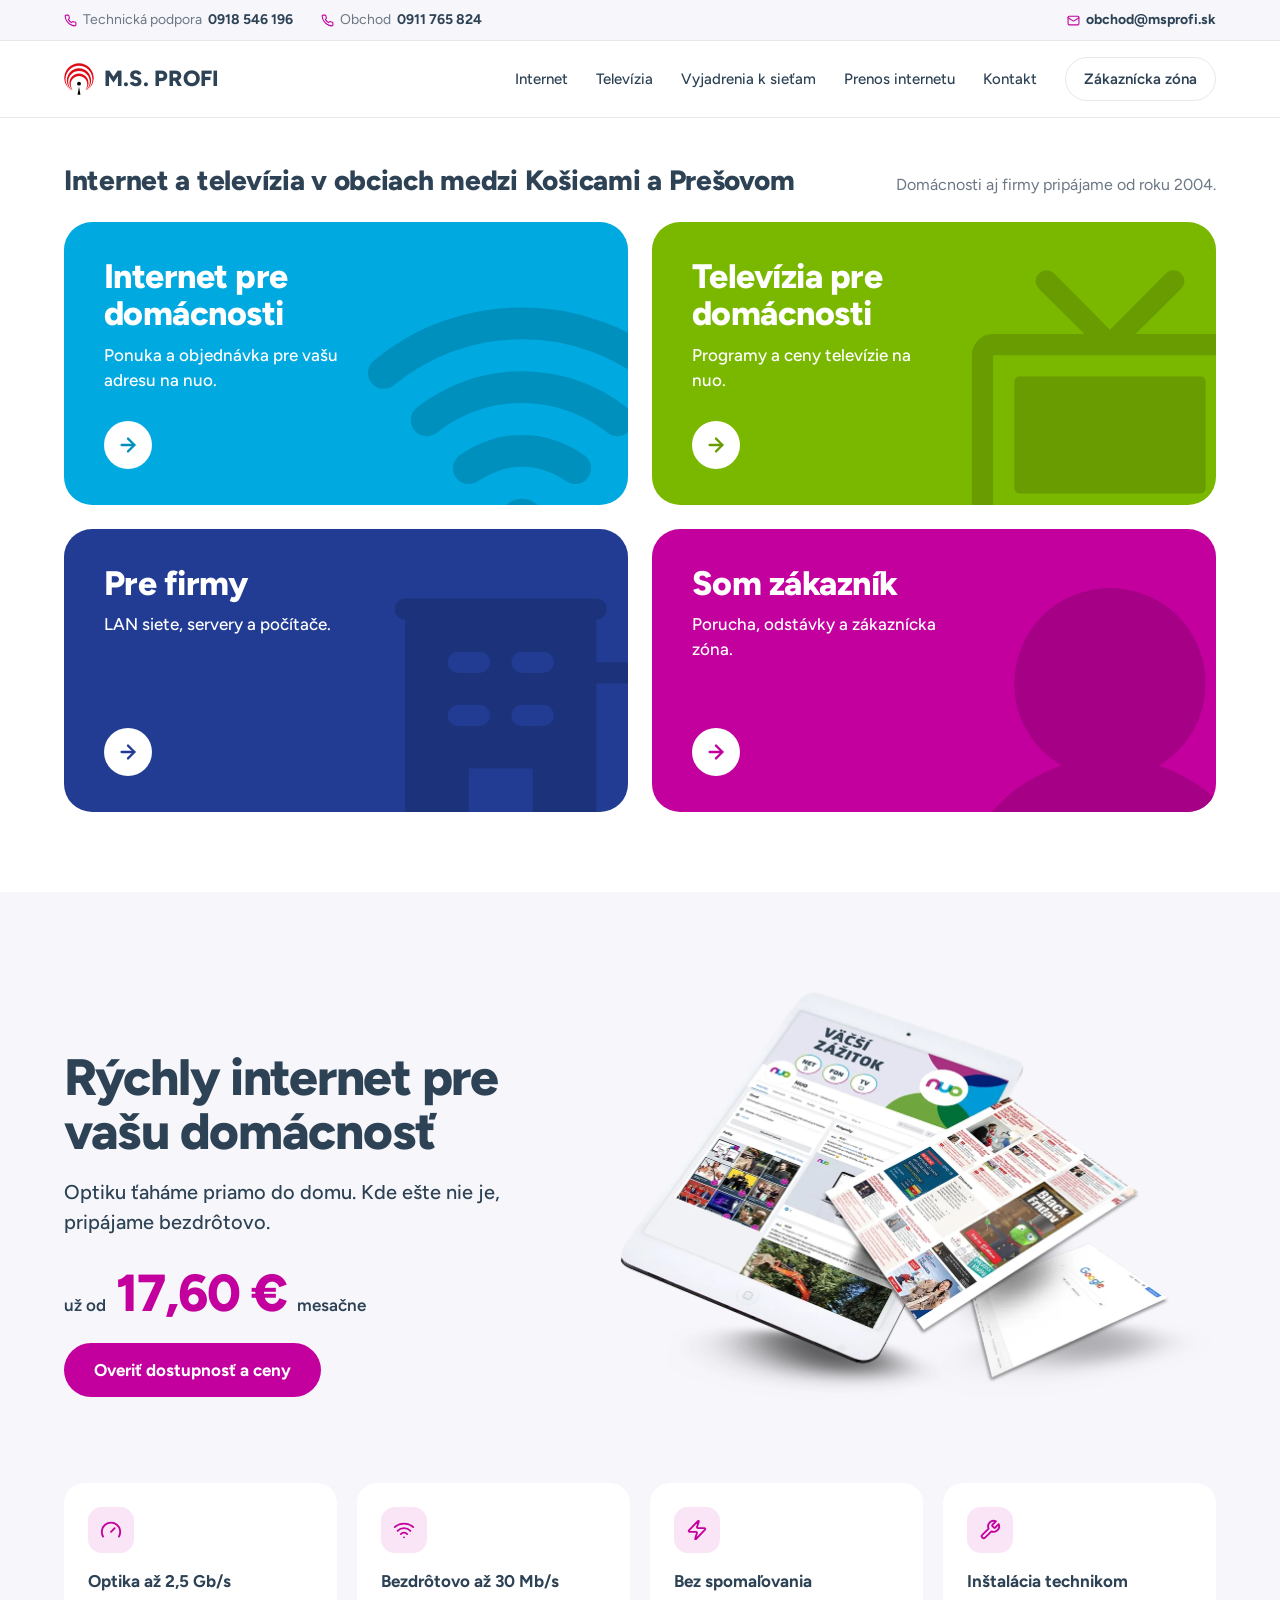
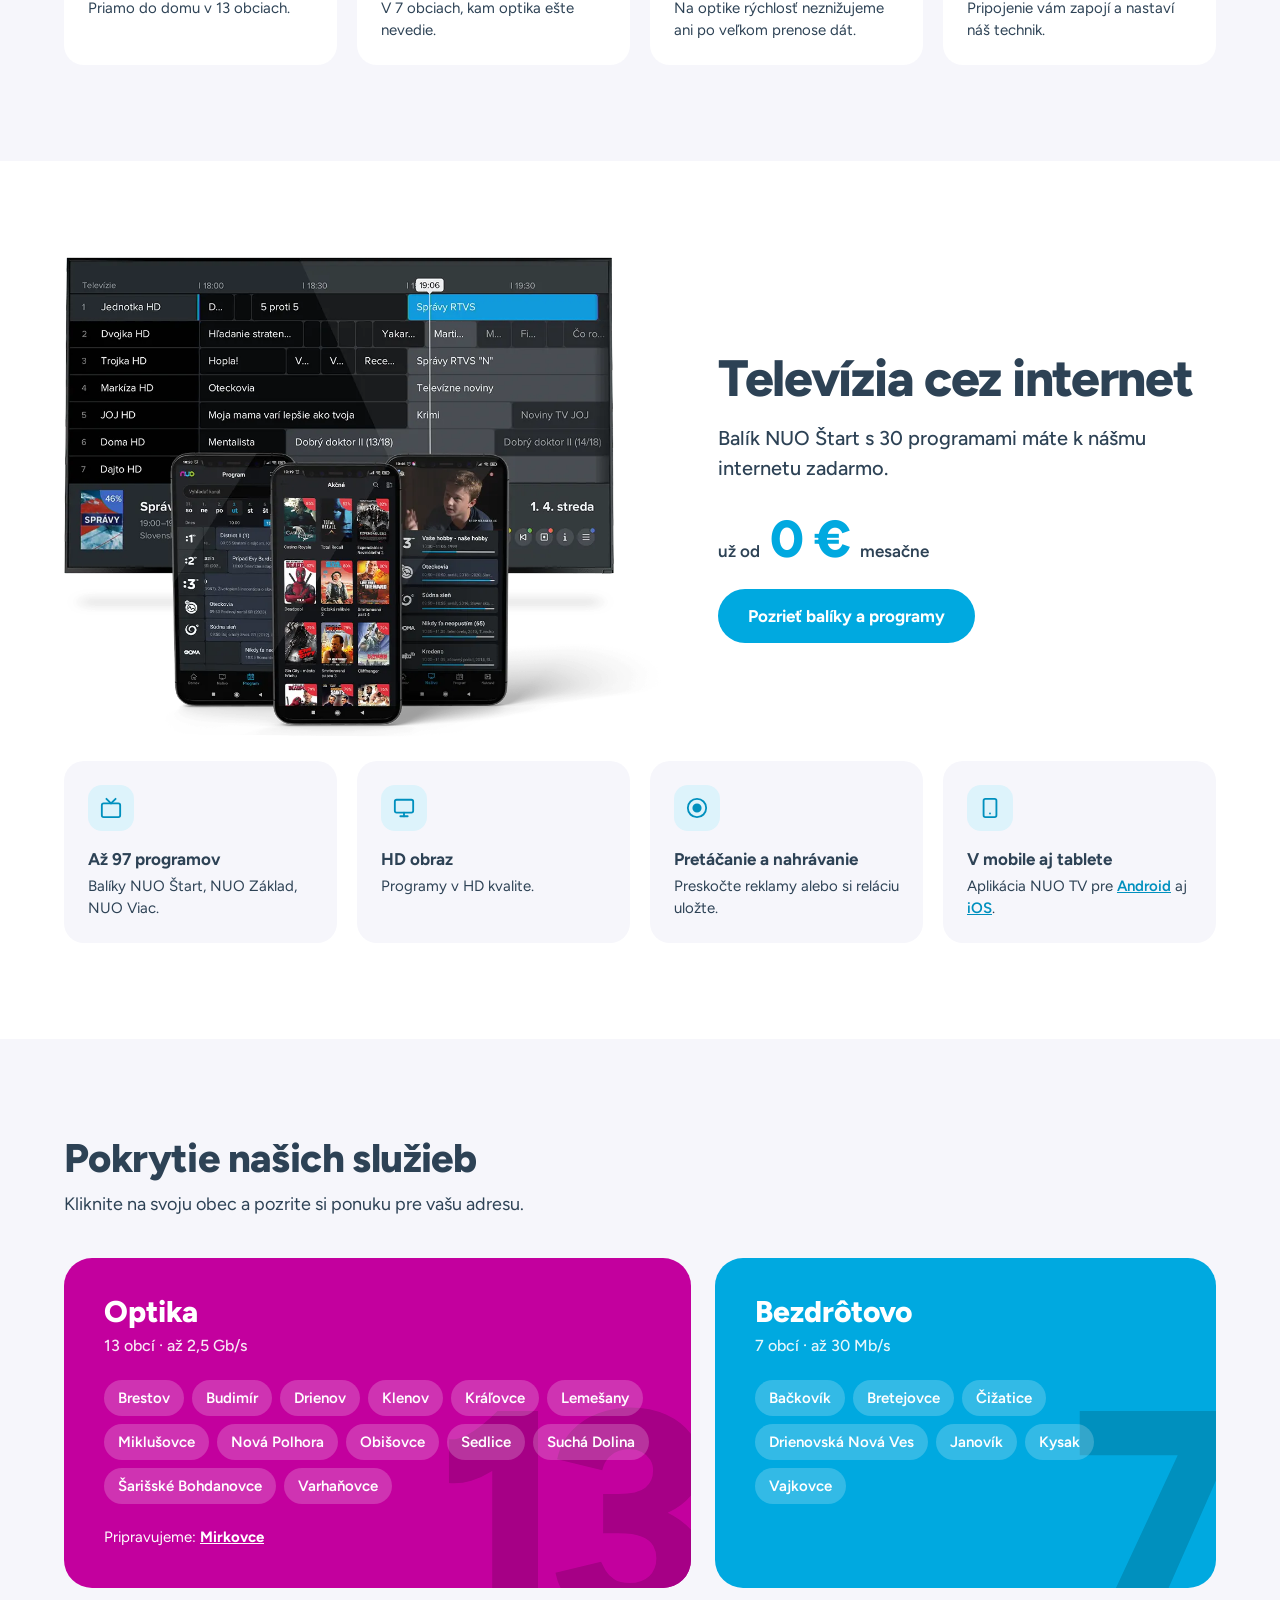
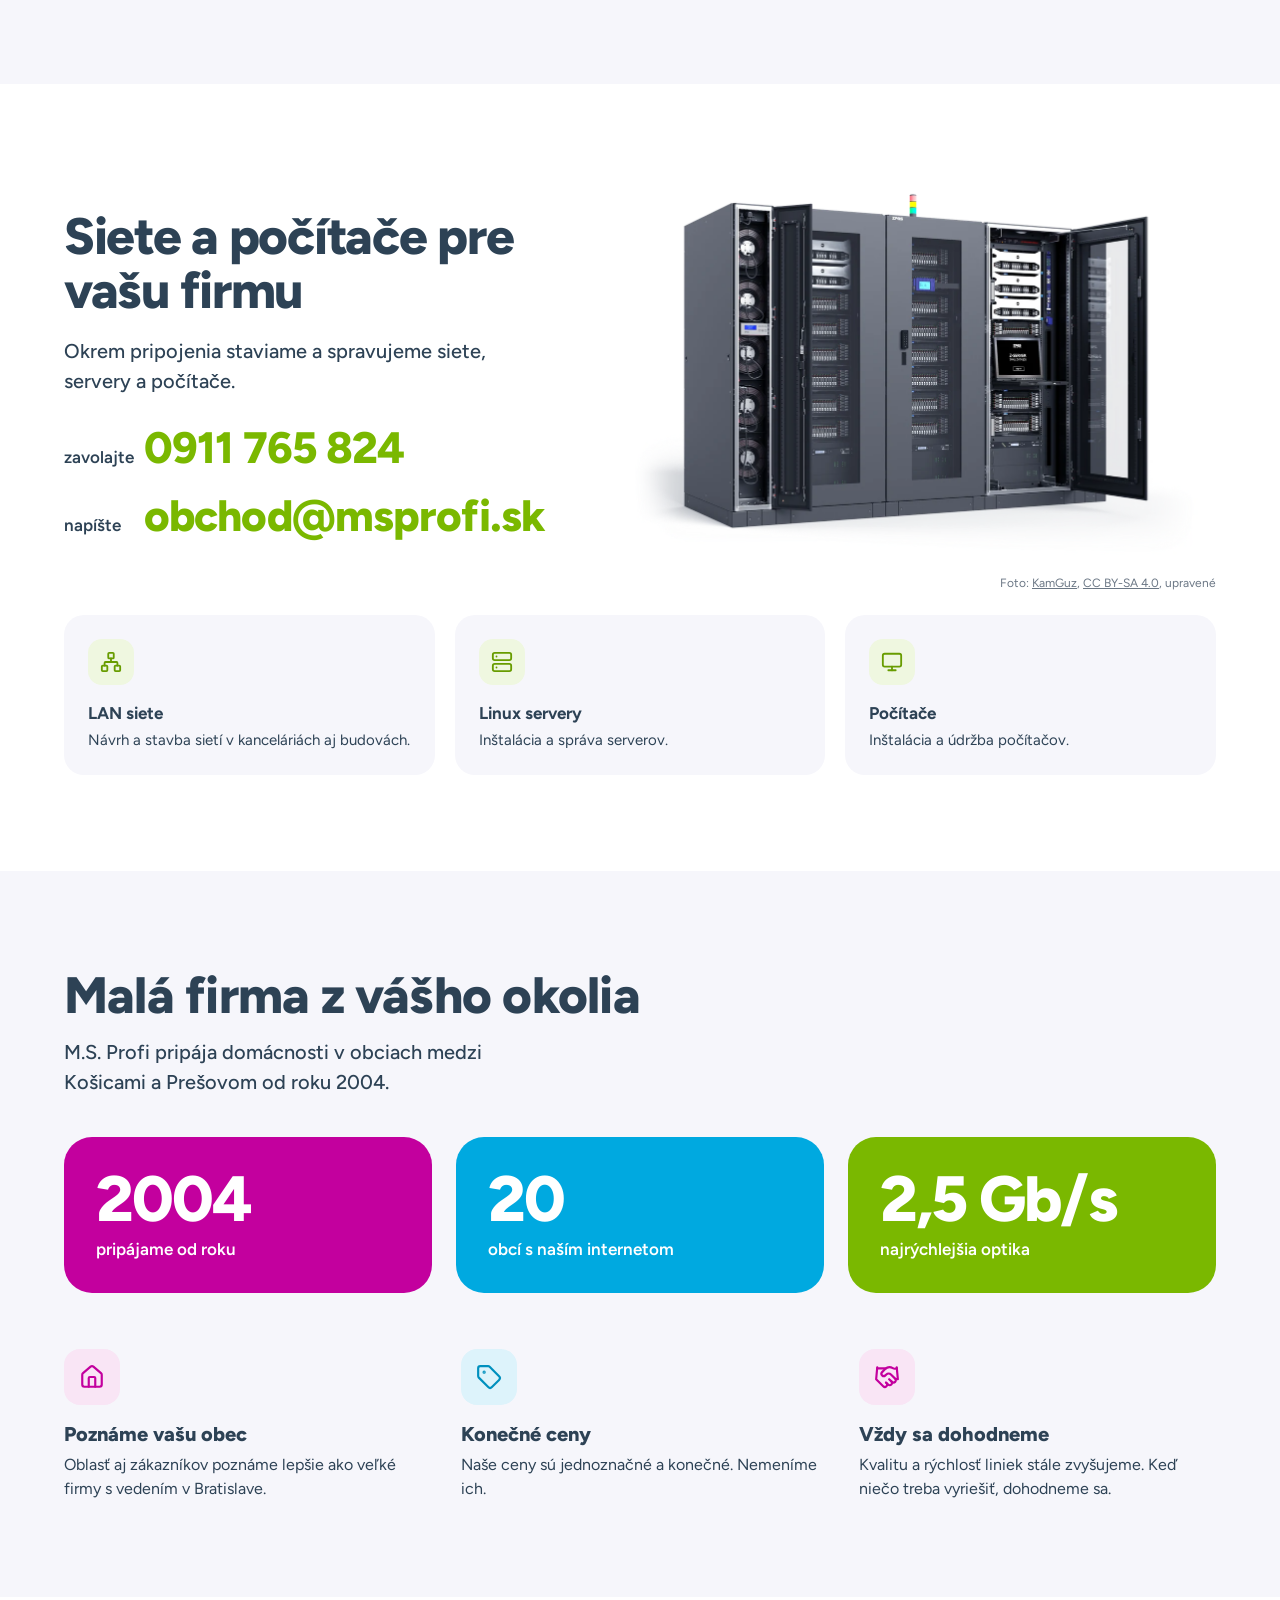
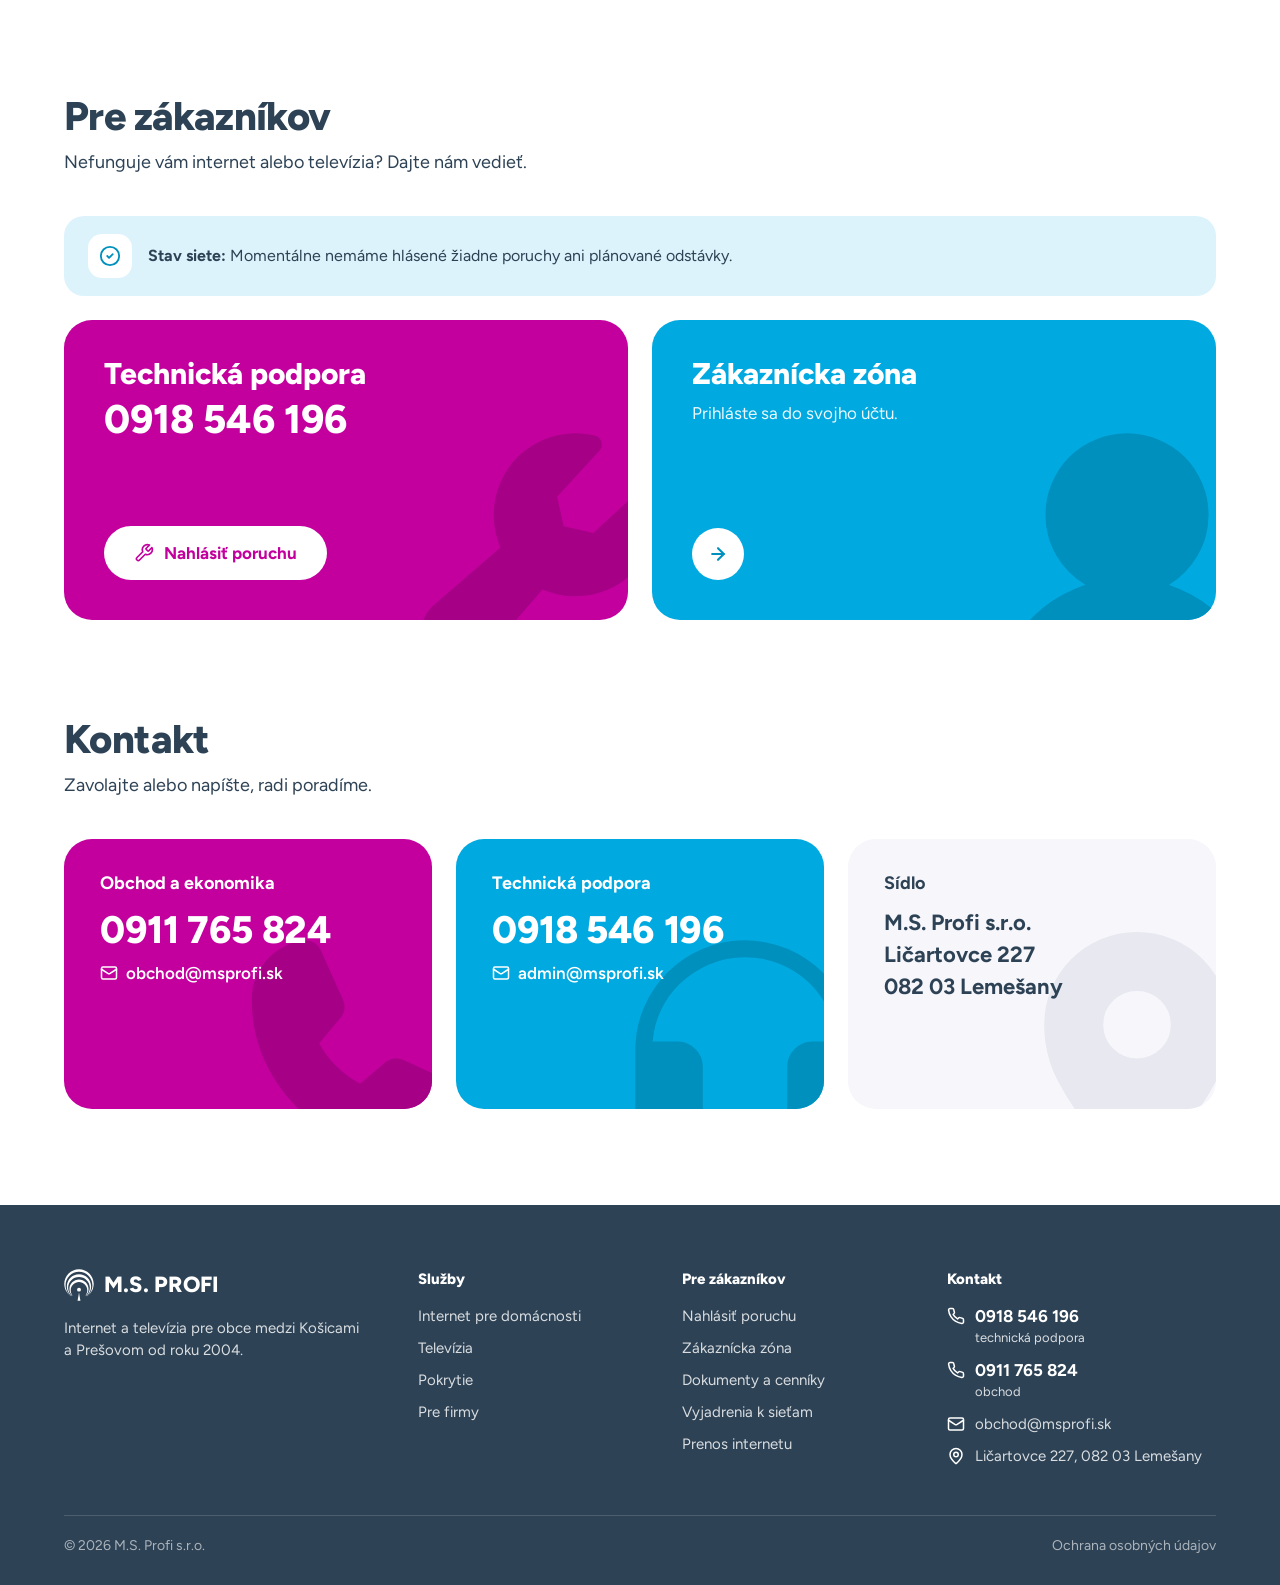
==== index.html @ f511e736 "M.S. Profi: verzia pri štýloch a skripte" ====
<!DOCTYPE html>
<html lang="sk">
<head>
    <meta charset="UTF-8">
    <meta name="robots" content="noindex, nofollow">
    <meta name="viewport" content="width=device-width, initial-scale=1.0">
    <title>M.S. Profi – internet a televízia v obciach medzi Košicami a Prešovom</title>
    <meta name="description" content="Internet a televízia pre domácnosti v obciach medzi Košicami a Prešovom, siete a servery pre firmy. Pripájame od roku 2004.">
    <link rel="icon" href="img/ms-profi-znak.svg" type="image/svg+xml">
    <link rel="preconnect" href="https://fonts.googleapis.com">
    <link rel="preconnect" href="https://fonts.gstatic.com" crossorigin>
    <link href="https://fonts.googleapis.com/css2?family=Figtree:wght@400;500;600;700;800&display=swap" rel="stylesheet">
    <link rel="stylesheet" href="css/style.css?v=3cb9265c">
</head>
<body>
    <div class="horny-riadok">
        <div class="wrap">
            <a href="tel:+421918546196"><svg class="ikona" viewBox="0 0 24 24" aria-hidden="true"><path d="M22 16.92v3a2 2 0 0 1-2.18 2 19.79 19.79 0 0 1-8.63-3.07 19.5 19.5 0 0 1-6-6 19.79 19.79 0 0 1-3.07-8.67A2 2 0 0 1 4.11 2h3a2 2 0 0 1 2 1.72 12.84 12.84 0 0 0 .7 2.81 2 2 0 0 1-.45 2.11L8.09 9.91a16 16 0 0 0 6 6l1.27-1.27a2 2 0 0 1 2.11-.45 12.84 12.84 0 0 0 2.81.7A2 2 0 0 1 22 16.92z"/></svg><span class="hr-popis">Technická podpora</span><span class="hr-popis-kratke">Podpora</span>0918 546 196</a>
            <a href="tel:+421911765824"><svg class="ikona" viewBox="0 0 24 24" aria-hidden="true"><path d="M22 16.92v3a2 2 0 0 1-2.18 2 19.79 19.79 0 0 1-8.63-3.07 19.5 19.5 0 0 1-6-6 19.79 19.79 0 0 1-3.07-8.67A2 2 0 0 1 4.11 2h3a2 2 0 0 1 2 1.72 12.84 12.84 0 0 0 .7 2.81 2 2 0 0 1-.45 2.11L8.09 9.91a16 16 0 0 0 6 6l1.27-1.27a2 2 0 0 1 2.11-.45 12.84 12.84 0 0 0 2.81.7A2 2 0 0 1 22 16.92z"/></svg><span class="hr-popis">Obchod</span><span class="hr-popis-kratke">Obchod</span>0911 765 824</a>
            <a class="hr-mail" href="mailto:obchod@msprofi.sk"><svg class="ikona" viewBox="0 0 24 24" aria-hidden="true"><rect width="20" height="16" x="2" y="4" rx="2"/><path d="m22 7-8.97 5.7a1.94 1.94 0 0 1-2.06 0L2 7"/></svg>obchod@msprofi.sk</a>
        </div>
    </div>

    <header class="hlavicka">
        <div class="wrap">
            <a class="logo" href="./"><img src="img/ms-profi-znak.svg" alt=""><span class="logo-text">M.S. PROFI</span></a>
            <nav class="menu" id="menu" aria-label="Hlavné menu">
                <a href="#internet">Internet</a>
                <a href="#televizia">Televízia</a>
                <a href="vyjadrenia-k-sietam/">Vyjadrenia k sieťam</a>
                <a href="prenos-internetu/">Prenos internetu</a>
                <a href="#kontakt">Kontakt</a>
                <a class="btn btn-obrys" href="https://customer.msprofi.sk">Zákaznícka zóna</a>
            </nav>
            <button class="menu-tlacidlo" type="button" aria-label="Menu" aria-controls="menu" aria-expanded="false"><svg class="ikona" viewBox="0 0 24 24" aria-hidden="true"><line x1="4" x2="20" y1="6" y2="6"/><line x1="4" x2="20" y1="12" y2="12"/><line x1="4" x2="20" y1="18" y2="18"/></svg></button>
        </div>
    </header>

    <main>
        <section class="hero">
            <div class="wrap">
                <div class="hero-riadok">
                    <h1>Internet a televízia v&nbsp;obciach medzi Košicami a&nbsp;Prešovom</h1>
                    <p>Domácnosti aj firmy pripájame od roku 2004.</p>
                </div>
                <div class="dlazdice">
                                        <a class="dlazdica dlazdica-internet" href="https://2026.nuo.sk/msprofi/internet">
                        <span class="dlazdica-text">
                            <span class="dlazdica-nazov">Internet pre domácnosti</span>
                            <span class="dlazdica-popis">Ponuka a objednávka pre vašu adresu na nuo.</span>
                        </span>
                        <svg class="dlazdica-ikona" viewBox="0 0 1024 1024" aria-hidden="true"><path d="M576 816Q576 843 557.5 861.5L557.5 861.5Q539 880 512 880Q485 880 466.5 861.5L466.5 861.5Q448 843 448 816Q448 789 466.5 770.5L466.5 770.5Q485 752 512 752L512 752Q539 752 557.5 770.5L557.5 770.5Q576 789 576 816L576 816ZM958 336Q913 298 862 269Q810 239 753.5 218.5L753.5 218.5Q697 198 637 187Q576 176 512 176Q448 176 387 187Q327 198 270 218.5L270 218.5Q213 239 162 269Q110 299 64 337L66 336Q58 342 53 352L53 352Q48 362 48 373Q48 393 62 407L62 407Q76 421 96 421Q105 421 112.5 418L112.5 418Q120 415 127 410L126 410Q165 378 210 352Q254 327 303 309L303 309Q352 291 404 281Q457 272 512 272Q567 272 620 281Q672 291 721 309L721 309Q770 327 814 352Q859 378 899 411L898 410Q904 415 911.5 418L911.5 418Q919 421 928 421Q948 421 962 407L962 407Q976 393 976 373Q976 362 971.5 352L971.5 352Q967 342 959 336L958 336L958 336ZM830 479Q797 453 761 432Q724 412 684 397.5L684 397.5Q644 383 600 376Q557 368 512 368Q467 368 424 376Q380 383 340 397.5L340 397.5Q300 412 263 433Q226 453 193 479L194 479Q186 485 181.5 494.5L181.5 494.5Q177 504 177 516Q177 536 191 550L191 550Q205 564 225 564Q233 564 240.5 561L240.5 561Q248 558 254 554L254 554Q306 512 372.5 488L372.5 488Q439 464 512 464Q585 464 651.5 488L651.5 488Q718 512 771 554L770 554Q776 558 783.5 561L783.5 561Q791 564 799 564Q819 564 833 550L833 550Q847 536 847 516Q847 504 842.5 494.5L842.5 494.5Q838 485 830 479L830 479L830 479ZM700 621Q661 593 613 576.5L613 576.5Q565 560 512 560Q459 560 411 576.5L411 576.5Q363 593 323 622L324 621Q315 628 309.5 638L309.5 638Q304 648 304 660Q304 680 318 694L318 694Q332 708 352 708Q360 708 367 705.5L367 705.5Q374 703 380 699L380 699Q408 679 441.5 667.5L441.5 667.5Q475 656 512 656Q549 656 583 667.5L583 667.5Q617 679 644 699L644 699Q650 703 657 705.5L657 705.5Q664 708 672 708Q692 708 706 694L706 694Q720 680 720 660Q720 648 714.5 638L714.5 638Q709 628 700 621L700 621L700 621Z"/></svg>
                        <span class="dlazdica-sipka"><svg class="ikona" viewBox="0 0 24 24" aria-hidden="true"><path d="M5 12h14"/><path d="m12 5 7 7-7 7"/></svg></span>
                    </a>
                                        <a class="dlazdica dlazdica-televizia" href="https://2026.nuo.sk/msprofi/televizia">
                        <span class="dlazdica-text">
                            <span class="dlazdica-nazov">Televízia pre domácnosti</span>
                            <span class="dlazdica-popis">Programy a ceny televízie na nuo.</span>
                        </span>
                        <svg class="dlazdica-ikona" viewBox="0 0 1024 1024" aria-hidden="true"><path d="M864 256L589 256L727 119Q731 114 733.5 108.5L733.5 108.5Q736 103 736 96Q736 83 726.5 73.5L726.5 73.5Q717 64 704 64Q697 64 691.5 66.5L691.5 66.5Q686 69 681 73L681 73L512 243L343 73Q338 69 332.5 66.5L332.5 66.5Q327 64 320 64Q307 64 297.5 73.5L297.5 73.5Q288 83 288 96Q288 103 290.5 108.5L290.5 108.5Q293 114 297 119L297 119L435 256L160 256Q133 256 114.5 274.5L114.5 274.5Q96 293 96 320L96 320L96 800Q96 827 114.5 845.5L114.5 845.5Q133 864 160 864L160 864L864 864Q891 864 909.5 845.5L909.5 845.5Q928 827 928 800L928 800L928 320Q928 293 909.5 274.5L909.5 274.5Q891 256 864 256L864 256ZM864 800L160 800L160 320L864 320L864 800ZM800 400L800 720Q800 727 795.5 731.5L795.5 731.5Q791 736 784 736L784 736L240 736Q233 736 228.5 731.5L228.5 731.5Q224 727 224 720L224 720L224 400Q224 393 228.5 388.5L228.5 388.5Q233 384 240 384L240 384L784 384Q791 384 795.5 388.5L795.5 388.5Q800 393 800 400L800 400Z"/></svg>
                        <span class="dlazdica-sipka"><svg class="ikona" viewBox="0 0 24 24" aria-hidden="true"><path d="M5 12h14"/><path d="m12 5 7 7-7 7"/></svg></span>
                    </a>
                                        <a class="dlazdica dlazdica-firmy" href="#firmy">
                        <span class="dlazdica-text">
                            <span class="dlazdica-nazov">Pre firmy</span>
                            <span class="dlazdica-popis">LAN siete, servery a počítače.</span>
                        </span>
                        <svg class="dlazdica-ikona" viewBox="0 0 1024 1024" aria-hidden="true"><path d="M992 832L928 832L928 384Q941 384 950.5 374.5L950.5 374.5Q960 365 960 352Q960 339 950.5 329.5L950.5 329.5Q941 320 928 320L928 320L736 320L736 192Q749 192 758.5 182.5L758.5 182.5Q768 173 768 160Q768 147 758.5 137.5L758.5 137.5Q749 128 736 128L736 128L160 128Q147 128 137.5 137.5L137.5 137.5Q128 147 128 160Q128 173 137.5 182.5L137.5 182.5Q147 192 160 192L160 192L160 832L96 832Q83 832 73.5 841.5L73.5 841.5Q64 851 64 864Q64 877 73.5 886.5L73.5 886.5Q83 896 96 896L96 896L992 896Q1005 896 1014.5 886.5L1014.5 886.5Q1024 877 1024 864Q1024 851 1014.5 841.5L1014.5 841.5Q1005 832 992 832L992 832ZM320 288L384 288Q397 288 406.5 297.5L406.5 297.5Q416 307 416 320Q416 333 406.5 342.5L406.5 342.5Q397 352 384 352L384 352L320 352Q307 352 297.5 342.5L297.5 342.5Q288 333 288 320Q288 307 297.5 297.5L297.5 297.5Q307 288 320 288L320 288ZM288 480Q288 467 297.5 457.5L297.5 457.5Q307 448 320 448L320 448L384 448Q397 448 406.5 457.5L406.5 457.5Q416 467 416 480Q416 493 406.5 502.5L406.5 502.5Q397 512 384 512L384 512L320 512Q307 512 297.5 502.5L297.5 502.5Q288 493 288 480L288 480ZM544 832L352 832L352 640L544 640L544 832ZM576 512L512 512Q499 512 489.5 502.5L489.5 502.5Q480 493 480 480Q480 467 489.5 457.5L489.5 457.5Q499 448 512 448L512 448L576 448Q589 448 598.5 457.5L598.5 457.5Q608 467 608 480Q608 493 598.5 502.5L598.5 502.5Q589 512 576 512L576 512ZM576 352L512 352Q499 352 489.5 342.5L489.5 342.5Q480 333 480 320Q480 307 489.5 297.5L489.5 297.5Q499 288 512 288L512 288L576 288Q589 288 598.5 297.5L598.5 297.5Q608 307 608 320Q608 333 598.5 342.5L598.5 342.5Q589 352 576 352L576 352ZM864 832L736 832L736 384L864 384L864 832Z"/></svg>
                        <span class="dlazdica-sipka"><svg class="ikona" viewBox="0 0 24 24" aria-hidden="true"><path d="M5 12h14"/><path d="m12 5 7 7-7 7"/></svg></span>
                    </a>
                                        <a class="dlazdica dlazdica-zakaznik" href="#zakaznik">
                        <span class="dlazdica-text">
                            <span class="dlazdica-nazov">Som zákazník</span>
                            <span class="dlazdica-popis">Porucha, odstávky a zákaznícka zóna.</span>
                        </span>
                        <svg class="dlazdica-ikona" viewBox="0 0 1024 1024" aria-hidden="true"><path d="M924 880Q919 887 912 891.5L912 891.5Q905 896 896 896Q896 896 896 896L896 896Q896 896 896 896L128 896Q115 896 105.5 886.5L105.5 886.5Q96 877 96 864Q96 860 97 855.5L97 855.5Q98 851 100 848L100 848Q123 809 152 775Q181 741 214.5 713.5L214.5 713.5Q248 686 286 666Q324 645 365 631Q301 593 262.5 527.5L262.5 527.5Q224 462 224 384Q224 324 247 272Q269 219 308 180L308 180Q347 141 400 119Q452 96 512 96Q572 96 624 119Q677 141 716 180L716 180Q755 219 777 272Q800 324 800 384Q800 462 761.5 527.5L761.5 527.5Q723 593 661 631L659 631Q700 645 738 666Q776 686 809.5 713.5L809.5 713.5Q843 741 872 775Q901 809 924 848Q926 851 927 855.5L927 855.5Q928 860 928 864Q928 868 927 872.5L927 872.5Q926 877 924 880L924 880L924 880Z"/></svg>
                        <span class="dlazdica-sipka"><svg class="ikona" viewBox="0 0 24 24" aria-hidden="true"><path d="M5 12h14"/><path d="m12 5 7 7-7 7"/></svg></span>
                    </a>
                                    </div>
            </div>
        </section>

        <section class="sekcia sekcia-siva" id="internet">
            <div class="wrap dvojica">
                <div class="dvojica-text">
                    <h2>Rýchly internet pre vašu domácnosť</h2>
                    <p class="uvod">Optiku ťaháme priamo do domu. Kde ešte nie je, pripájame bezdrôtovo.</p>
                    <p class="od-cena"><span class="od-cena-uz">už od</span><span class="od-cena-suma">17,60 €</span><span class="od-cena-za">mesačne</span></p>
                    <a class="btn btn-ruzove" href="https://2026.nuo.sk/msprofi/internet">Overiť dostupnosť a ceny</a>
                </div>
                <div class="dvojica-obrazok">
                    <img src="img/internet-zariadenia.webp" alt="Internet v počítači, tablete aj mobile" width="1200" height="947" loading="lazy">
                </div>
                <ul class="vyhody">
                    <li><span class="vyhoda-ikona"><svg class="ikona" viewBox="0 0 24 24" aria-hidden="true"><path d="m12 14 4-4"/><path d="M3.34 19a10 10 0 1 1 17.32 0"/></svg></span><strong>Optika až 2,5 Gb/s</strong>Priamo do domu v 13 obciach.</li>
                    <li><span class="vyhoda-ikona"><svg class="ikona" viewBox="0 0 24 24" aria-hidden="true"><path d="M12 20h.01"/><path d="M2 8.82a15 15 0 0 1 20 0"/><path d="M5 12.859a10 10 0 0 1 14 0"/><path d="M8.5 16.429a5 5 0 0 1 7 0"/></svg></span><strong>Bezdrôtovo až 30 Mb/s</strong>V 7 obciach, kam optika ešte nevedie.</li>
                    <li><span class="vyhoda-ikona"><svg class="ikona" viewBox="0 0 24 24" aria-hidden="true"><path d="M4 14a1 1 0 0 1-.78-1.63l9.9-10.2a.5.5 0 0 1 .86.46l-1.92 6.02A1 1 0 0 0 13 10h7a1 1 0 0 1 .78 1.63l-9.9 10.2a.5.5 0 0 1-.86-.46l1.92-6.02A1 1 0 0 0 11 14z"/></svg></span><strong>Bez spomaľovania</strong>Na optike rýchlosť neznižujeme ani po veľkom prenose dát.</li>
                    <li><span class="vyhoda-ikona"><svg class="ikona" viewBox="0 0 24 24" aria-hidden="true"><path d="M14.7 6.3a1 1 0 0 0 0 1.4l1.6 1.6a1 1 0 0 0 1.4 0l3.77-3.77a6 6 0 0 1-7.94 7.94l-6.91 6.91a2.12 2.12 0 0 1-3-3l6.91-6.91a6 6 0 0 1 7.94-7.94l-3.76 3.76z"/></svg></span><strong>Inštalácia technikom</strong>Pripojenie vám zapojí a nastaví náš technik.</li>
                </ul>
            </div>
        </section>

        <section class="sekcia" id="televizia">
            <div class="wrap dvojica dvojica-obratena">
                <div class="dvojica-obrazok">
                    <img src="img/televizia-cez-internet.webp" alt="Televízia v televízore aj v mobile" width="1081" height="867" loading="lazy">
                </div>
                <div class="dvojica-text">
                    <h2>Televízia cez internet</h2>
                                        <p class="uvod">Balík NUO Štart s 30 programami máte k nášmu internetu zadarmo.</p>
                                        <p class="od-cena"><span class="od-cena-uz">už od</span><span class="od-cena-suma">0 €</span><span class="od-cena-za">mesačne</span></p>
                    <a class="btn btn-modre" href="https://2026.nuo.sk/msprofi/televizia">Pozrieť balíky a programy</a>
                </div>
                <ul class="vyhody">
                    <li><span class="vyhoda-ikona"><svg class="ikona" viewBox="0 0 24 24" aria-hidden="true"><rect width="20" height="15" x="2" y="7" rx="2" ry="2"/><polyline points="17 2 12 7 7 2"/></svg></span><strong>Až 97 programov</strong>Balíky NUO Štart, NUO Základ, NUO Viac.</li>
                    <li><span class="vyhoda-ikona"><svg class="ikona" viewBox="0 0 24 24" aria-hidden="true"><rect width="20" height="14" x="2" y="3" rx="2"/><line x1="8" x2="16" y1="21" y2="21"/><line x1="12" x2="12" y1="17" y2="21"/></svg></span><strong>HD obraz</strong>Programy v HD kvalite.</li>
                    <li><span class="vyhoda-ikona"><svg class="ikona" viewBox="0 0 24 24" aria-hidden="true"><circle cx="12" cy="12" r="10"/><circle cx="12" cy="12" r="4" fill="currentColor"/></svg></span><strong>Pretáčanie a nahrávanie</strong>Preskočte reklamy alebo si reláciu uložte.</li>
                    <li><span class="vyhoda-ikona"><svg class="ikona" viewBox="0 0 24 24" aria-hidden="true"><rect width="14" height="20" x="5" y="2" rx="2" ry="2"/><path d="M12 18h.01"/></svg></span><strong>V mobile aj tablete</strong><span>Aplikácia NUO TV pre <a href="https://play.google.com/store/apps/details?id=tv.fournetwork.android.nuo&amp;hl=sk">Android</a> aj <a href="https://apps.apple.com/sk/app/nuo-tv/id1350941114?l=sk">iOS</a>.</span></li>
                </ul>
            </div>
        </section>

        <section class="sekcia sekcia-siva" id="pokrytie">
            <div class="wrap">
                <div class="sekcia-hlava">
                    <h2>Pokrytie našich služieb</h2>
                    <p>Kliknite na svoju obec a pozrite si ponuku pre vašu adresu.</p>
                </div>
                <div class="pokrytie-karty">
                                                            <div class="pokrytie-karta pokrytie-optika">
                        <span class="pokrytie-cislo" aria-hidden="true">13</span>
                        <h3>Optika</h3>
                        <p class="pocet">13 obcí · až 2,5 Gb/s</p>
                        <ul class="obce">
                                                        <li><a href="https://2026.nuo.sk/msprofi?obec=414">Brestov</a></li>
                                                        <li><a href="https://2026.nuo.sk/msprofi?obec=455">Budimír</a></li>
                                                        <li><a href="https://2026.nuo.sk/msprofi?obec=651">Drienov</a></li>
                                                        <li><a href="https://2026.nuo.sk/msprofi?obec=1128">Klenov</a></li>
                                                        <li><a href="https://2026.nuo.sk/msprofi?obec=1235">Kráľovce</a></li>
                                                        <li><a href="https://2026.nuo.sk/msprofi?obec=1375">Lemešany</a></li>
                                                        <li><a href="https://2026.nuo.sk/msprofi?obec=1604">Miklušovce</a></li>
                                                        <li><a href="https://2026.nuo.sk/msprofi?obec=1753">Nová Polhora</a></li>
                                                        <li><a href="https://2026.nuo.sk/msprofi?obec=1783">Obišovce</a></li>
                                                        <li><a href="https://2026.nuo.sk/msprofi?obec=2225">Sedlice</a></li>
                                                        <li><a href="https://2026.nuo.sk/msprofi?obec=2398">Suchá Dolina</a></li>
                                                        <li><a href="https://2026.nuo.sk/msprofi?obec=135">Šarišské Bohdanovce</a></li>
                                                        <li><a href="https://2026.nuo.sk/msprofi?obec=2593">Varhaňovce</a></li>
                                                    </ul>
                                                <p class="pripravujeme">Pripravujeme: <a href="https://2026.nuo.sk/msprofi?obec=1613">Mirkovce</a></p>
                                            </div>
                                                            <div class="pokrytie-karta pokrytie-bezdrot">
                        <span class="pokrytie-cislo" aria-hidden="true">7</span>
                        <h3>Bezdrôtovo</h3>
                        <p class="pocet">7 obcí · až 30 Mb/s</p>
                        <ul class="obce">
                                                        <li><a href="https://2026.nuo.sk/msprofi?obec=269">Bačkovík</a></li>
                                                        <li><a href="https://2026.nuo.sk/msprofi?obec=419">Bretejovce</a></li>
                                                        <li><a href="https://2026.nuo.sk/msprofi?obec=63">Čižatice</a></li>
                                                        <li><a href="https://2026.nuo.sk/msprofi?obec=654">Drienovská Nová Ves</a></li>
                                                        <li><a href="https://2026.nuo.sk/msprofi?obec=1014">Janovík</a></li>
                                                        <li><a href="https://2026.nuo.sk/msprofi?obec=1321">Kysak</a></li>
                                                        <li><a href="https://2026.nuo.sk/msprofi?obec=2581">Vajkovce</a></li>
                                                    </ul>
                                            </div>
                                    </div>
            </div>
        </section>

        <section class="sekcia" id="firmy">
            <div class="wrap dvojica">
                <div class="dvojica-text">
                    <h2>Siete a počítače pre vašu firmu</h2>
                    <p class="uvod">Okrem pripojenia staviame a spravujeme siete, servery a počítače.</p>
                    <p class="od-cena"><span class="od-cena-uz">zavolajte</span><a class="od-cena-suma" href="tel:+421911765824">0911 765 824</a></p>
                    <p class="od-cena"><span class="od-cena-uz">napíšte</span><a class="od-cena-suma" href="mailto:obchod@msprofi.sk">obchod@msprofi.sk</a></p>
                </div>
                <div class="dvojica-obrazok">
                    <img src="img/firmy-skrina.webp" alt="Serverová skriňa" width="1200" height="785" loading="lazy">
                    <p class="foto-zdroj">Foto: <a href="https://commons.wikimedia.org/wiki/File:Szafy_rack_z_bocznym_wymiennikiem_ciep%C5%82a.png">KamGuz</a>, <a href="https://creativecommons.org/licenses/by-sa/4.0/deed.sk">CC BY-SA 4.0</a>, upravené</p>
                </div>
                <ul class="vyhody">
                    <li><span class="vyhoda-ikona"><svg class="ikona" viewBox="0 0 24 24" aria-hidden="true"><rect x="16" y="16" width="6" height="6" rx="1"/><rect x="2" y="16" width="6" height="6" rx="1"/><rect x="9" y="2" width="6" height="6" rx="1"/><path d="M5 16v-3a1 1 0 0 1 1-1h12a1 1 0 0 1 1 1v3"/><path d="M12 12V8"/></svg></span><strong>LAN siete</strong>Návrh a stavba sietí v kanceláriách aj budovách.</li>
                    <li><span class="vyhoda-ikona"><svg class="ikona" viewBox="0 0 24 24" aria-hidden="true"><rect width="20" height="8" x="2" y="2" rx="2" ry="2"/><rect width="20" height="8" x="2" y="14" rx="2" ry="2"/><line x1="6" x2="6.01" y1="6" y2="6"/><line x1="6" x2="6.01" y1="18" y2="18"/></svg></span><strong>Linux servery</strong>Inštalácia a správa serverov.</li>
                    <li><span class="vyhoda-ikona"><svg class="ikona" viewBox="0 0 24 24" aria-hidden="true"><rect width="20" height="14" x="2" y="3" rx="2"/><line x1="8" x2="16" y1="21" y2="21"/><line x1="12" x2="12" y1="17" y2="21"/></svg></span><strong>Počítače</strong>Inštalácia a údržba počítačov.</li>
                </ul>
            </div>
        </section>

        <section class="sekcia sekcia-siva" id="o-nas">
            <div class="wrap">
                <div class="o-nas-hlava">
                    <h2>Malá firma z&nbsp;vášho okolia</h2>
                    <p class="uvod">M.S. Profi pripája domácnosti v obciach medzi Košicami a Prešovom od roku 2004.</p>
                </div>
                <div class="o-nas-cisla">
                    <p class="o-nas-cislo"><strong>2004</strong>pripájame od roku</p>
                    <p class="o-nas-cislo"><strong>20</strong>obcí s naším internetom</p>
                    <p class="o-nas-cislo"><strong>2,5 Gb/s</strong>najrýchlejšia optika</p>
                </div>
                <ul class="dovody">
                    <li><span class="vyhoda-ikona"><svg class="ikona" viewBox="0 0 24 24" aria-hidden="true"><path d="M15 21v-8a1 1 0 0 0-1-1h-4a1 1 0 0 0-1 1v8"/><path d="M3 10a2 2 0 0 1 .709-1.528l7-5.999a2 2 0 0 1 2.582 0l7 5.999A2 2 0 0 1 21 10v9a2 2 0 0 1-2 2H5a2 2 0 0 1-2-2z"/></svg></span><strong>Poznáme vašu obec</strong>Oblasť aj zákazníkov poznáme lepšie ako veľké firmy s vedením v Bratislave.</li>
                    <li><span class="vyhoda-ikona"><svg class="ikona" viewBox="0 0 24 24" aria-hidden="true"><path d="M12.586 2.586A2 2 0 0 0 11.172 2H4a2 2 0 0 0-2 2v7.172a2 2 0 0 0 .586 1.414l8.704 8.704a2.426 2.426 0 0 0 3.42 0l6.58-6.58a2.426 2.426 0 0 0 0-3.42z"/><circle cx="7.5" cy="7.5" r=".5" fill="currentColor"/></svg></span><strong>Konečné ceny</strong>Naše ceny sú jednoznačné a konečné. Nemeníme ich.</li>
                    <li><span class="vyhoda-ikona"><svg class="ikona" viewBox="0 0 24 24" aria-hidden="true"><path d="m11 17 2 2a1 1 0 1 0 3-3"/><path d="m14 14 2.5 2.5a1 1 0 1 0 3-3l-3.88-3.88a3 3 0 0 0-4.24 0l-.88.88a1 1 0 1 1-3-3l2.81-2.81a5.79 5.79 0 0 1 7.06-.87l.47.28a2 2 0 0 0 1.42.25L21 4"/><path d="m21 3 1 11h-2"/><path d="M3 3 2 14l6.5 6.5a1 1 0 1 0 3-3"/><path d="M3 4h8"/></svg></span><strong>Vždy sa dohodneme</strong>Kvalitu a rýchlosť liniek stále zvyšujeme. Keď niečo treba vyriešiť, dohodneme sa.</li>
                </ul>
            </div>
        </section>

        <section class="sekcia" id="zakaznik">
            <div class="wrap">
                <div class="sekcia-hlava">
                    <h2>Pre zákazníkov</h2>
                    <p>Nefunguje vám internet alebo televízia? Dajte nám vedieť.</p>
                </div>
                <div class="stav-siete" id="odstavky">
                    <span class="stav-ikona"><svg class="ikona" viewBox="0 0 24 24" aria-hidden="true"><circle cx="12" cy="12" r="10"/><path d="m9 12 2 2 4-4"/></svg></span>
                                        <p><strong>Stav siete:</strong> Momentálne nemáme hlásené žiadne poruchy ani plánované odstávky.</p>
                                    </div>
                <div class="karty-zakaznik">
                    <div class="zakaznik-karta zakaznik-podpora">
                        <svg class="zakaznik-ikona" viewBox="0 0 1024 1024" aria-hidden="true"><path d="M928 384Q928 384 928 384L928 384Q928 384 928 384Q928 444 905 496Q883 549 844 588L844 588Q805 627 752 650Q700 672 640 672Q609 672 579 665.5L579 665.5Q549 659 522 647L524 648L316 889Q316 889 315.5 889.5L315.5 889.5Q315 890 314 891Q297 908 273.5 918L273.5 918Q250 928 224 928Q171 928 133.5 890.5L133.5 890.5Q96 853 96 800Q96 774 106 750.5L106 750.5Q116 727 133 710L133 710Q134 709 134.5 708.5L134.5 708.5Q135 708 135 708L376 500Q365 474 358.5 445L358.5 445Q352 416 352 384Q352 325 375 272Q397 220 436 180.5L436 180.5Q475 141 528 119Q580 96 640 96Q659 96 677 98.5L677 98.5Q695 101 712 105L710 105Q721 107 727.5 115.5L727.5 115.5Q734 124 734 136Q734 142 732 147.5L732 147.5Q730 153 726 157L726 157L576 320L599 425L704 448L867 298Q871 294 876.5 291.5L876.5 291.5Q882 289 888 289Q900 289 908.5 296L908.5 296Q917 303 919 313L919 314Q923 329 925.5 347L925.5 347Q928 365 928 384Q928 384 928 384L928 384Q928 384 928 384L928 384L928 384Z"/></svg>
                        <h3>Technická podpora</h3>
                        <a class="zakaznik-telefon" href="tel:+421918546196">0918 546 196</a>
                        <button class="btn" type="button" id="porucha-tlacidlo" aria-expanded="false" aria-controls="porucha"><svg class="ikona" viewBox="0 0 24 24" aria-hidden="true"><path d="M14.7 6.3a1 1 0 0 0 0 1.4l1.6 1.6a1 1 0 0 0 1.4 0l3.77-3.77a6 6 0 0 1-7.94 7.94l-6.91 6.91a2.12 2.12 0 0 1-3-3l6.91-6.91a6 6 0 0 1 7.94-7.94l-3.76 3.76z"/></svg>Nahlásiť poruchu</button>
                    </div>
                    <a class="zakaznik-karta zakaznik-zona" href="https://customer.msprofi.sk">
                        <svg class="zakaznik-ikona" viewBox="0 0 1024 1024" aria-hidden="true"><path d="M924 880Q919 887 912 891.5L912 891.5Q905 896 896 896Q896 896 896 896L896 896Q896 896 896 896L128 896Q115 896 105.5 886.5L105.5 886.5Q96 877 96 864Q96 860 97 855.5L97 855.5Q98 851 100 848L100 848Q123 809 152 775Q181 741 214.5 713.5L214.5 713.5Q248 686 286 666Q324 645 365 631Q301 593 262.5 527.5L262.5 527.5Q224 462 224 384Q224 324 247 272Q269 219 308 180L308 180Q347 141 400 119Q452 96 512 96Q572 96 624 119Q677 141 716 180L716 180Q755 219 777 272Q800 324 800 384Q800 462 761.5 527.5L761.5 527.5Q723 593 661 631L659 631Q700 645 738 666Q776 686 809.5 713.5L809.5 713.5Q843 741 872 775Q901 809 924 848Q926 851 927 855.5L927 855.5Q928 860 928 864Q928 868 927 872.5L927 872.5Q926 877 924 880L924 880L924 880Z"/></svg>
                        <h3>Zákaznícka zóna</h3>
                        <p>Prihláste sa do svojho účtu.</p>
                        <span class="zakaznik-sipka"><svg class="ikona" viewBox="0 0 24 24" aria-hidden="true"><path d="M5 12h14"/><path d="m12 5 7 7-7 7"/></svg></span>
                    </a>
                </div>
                <div class="porucha-obal">
                                        <form class="formular" id="porucha" action="#porucha" onsubmit="return false" hidden>
                        <h3>Nahlásiť poruchu</h3>
                        <div class="polia">
                            <label>Meno a priezvisko<input type="text" name="meno" autocomplete="name" maxlength="120" value="" required></label>
                            <label>Telefón<input type="tel" name="telefon" autocomplete="tel" maxlength="40" value="" required></label>
                            <label>Adresa pripojenia<input type="text" name="adresa" autocomplete="street-address" maxlength="200" value="" required></label>
                            <label>E-mail<input type="email" name="email" autocomplete="email" maxlength="120" value=""></label>
                            <label class="cela">Číslo zmluvy <span class="nepovinne">nepovinné</span><input type="text" name="zmluva" maxlength="60" value=""></label>
                            <label class="cela">Čo nefunguje?<textarea name="popis" rows="4" maxlength="3000" required></textarea></label>
                            <label class="porucha-pasca" aria-hidden="true">Web<input type="text" name="web" tabindex="-1" autocomplete="off"></label>
                        </div>
                        <label class="suhlas"><input type="checkbox" name="suhlas" value="1" required><span>Oboznámil(a) som sa s <a href="https://msprofi.sk/wp-content/uploads/2025/04/003_Informacna-povinnost-Prevadzkovatela-cl.-13-KF.pdf">informáciami o spracúvaní osobných údajov</a>.</span></label>
                        <button class="btn btn-ruzove" type="submit">Odoslať hlásenie</button>
                    </form>
                </div>
            </div>
        </section>

        <section class="sekcia" id="kontakt">
            <div class="wrap">
                <div class="sekcia-hlava">
                    <h2>Kontakt</h2>
                    <p>Zavolajte alebo napíšte, radi poradíme.</p>
                </div>
                <div class="kontakty">
                    <div class="kontakt kontakt-ruzovy">
                        <svg class="kontakt-ikona" viewBox="0 0 1024 1024" aria-hidden="true"><path d="M928 700Q922 742 902 778Q883 814 853 840L853 840Q823 866 785 881Q747 896 704 896Q704 896 704 896L704 896Q704 896 704 896L704 896Q585 896 480 851Q375 805 297 727L297 727Q219 649 173 544Q128 439 128 320Q128 320 128 320L128 320Q128 320 128 320Q128 277 143 239Q158 201 184 171L184 171Q210 141 246 122Q281 102 323 97L324 96Q325 96 327 96L327 96Q329 96 331 96Q351 96 367 106.5L367 106.5Q383 117 390 134L390 135L475 323L475 324Q477 329 478.5 335.5L478.5 335.5Q480 342 480 349Q480 359 477 368L477 368Q474 377 469 384L470 384Q469 385 468.5 385.5L468.5 385.5Q468 386 467 387L384 486Q406 531 449.5 574L449.5 574Q493 617 539 640L637 557Q637 556 638 555.5L638 555.5Q639 555 640 555L640 555Q647 550 656 547L656 547Q665 544 675 544Q682 544 688.5 545.5L688.5 545.5Q695 547 701 549L700 549L701 549L889 634Q907 641 917.5 657L917.5 657Q928 673 928 693Q928 695 928 697L928 697Q928 699 927 701L928 700L928 700Z"/></svg>
                        <h3>Obchod a ekonomika</h3>
                        <a class="kontakt-telefon" href="tel:+421911765824">0911 765 824</a>
                        <a class="kontakt-mail" href="mailto:obchod@msprofi.sk"><svg class="ikona" viewBox="0 0 24 24" aria-hidden="true"><rect width="20" height="16" x="2" y="4" rx="2"/><path d="m22 7-8.97 5.7a1.94 1.94 0 0 1-2.06 0L2 7"/></svg>obchod@msprofi.sk</a>
                    </div>
                    <div class="kontakt kontakt-modry">
                        <svg class="kontakt-ikona" viewBox="0 0 1024 1024" aria-hidden="true"><path d="M928 512L928 832Q928 898 881 945L881 945Q834 992 768 992L768 992L544 992Q531 992 521.5 982.5L521.5 982.5Q512 973 512 960Q512 947 521.5 937.5L521.5 937.5Q531 928 544 928L544 928L768 928Q808 928 836 900L836 900Q864 872 864 832L864 832L768 832Q728 832 700 804L700 804Q672 776 672 736L672 736L672 576Q672 536 700 508L700 508Q728 480 768 480L768 480L863 480Q856 412 826 354Q797 296 750 252.5L750 252.5Q703 209 642 185Q581 160 512 160Q439 160 375.5 187.5L375.5 187.5Q312 215 264 262L264 262Q221 304 194 359.5L194 359.5Q167 415 162 479L161 480L256 480Q296 480 324 508L324 508Q352 536 352 576L352 576L352 736Q352 776 324 804L324 804Q296 832 256 832L256 832L192 832Q152 832 124 804L124 804Q96 776 96 736L96 736L96 512Q96 426 129 350Q162 274 218.5 217.5L218.5 217.5Q275 161 350 129Q426 96 512 96Q556 96 597 105Q638 113 675 129L675 129Q712 145 746 168Q779 190 808 219L808 219Q835 247 858 280Q880 313 895.5 350L895.5 350Q911 387 920 427Q928 468 928 510Q928 511 928 511.5L928 511.5Q928 512 928 512L928 512L928 512Z"/></svg>
                        <h3>Technická podpora</h3>
                        <a class="kontakt-telefon" href="tel:+421918546196">0918 546 196</a>
                        <a class="kontakt-mail" href="mailto:admin@msprofi.sk"><svg class="ikona" viewBox="0 0 24 24" aria-hidden="true"><rect width="20" height="16" x="2" y="4" rx="2"/><path d="m22 7-8.97 5.7a1.94 1.94 0 0 1-2.06 0L2 7"/></svg>admin@msprofi.sk</a>
                    </div>
                    <div class="kontakt kontakt-sidlo">
                        <svg class="kontakt-ikona" viewBox="0 0 1024 1024" aria-hidden="true"><path d="M512 64Q439 64 375 92Q311 119 263 167L263 167Q215 215 188 279Q160 343 160 416L160 416Q160 529 210 626Q260 723 321.5 794.5L321.5 794.5Q383 866 436 908Q489 951 494 954Q497 957 502 958.5L502 958.5Q507 960 512 960Q517 960 522 958.5L522 958.5Q527 957 530 954L530 954Q535 951 588 908Q641 866 702.5 794.5L702.5 794.5Q764 723 814 626Q864 529 864 416Q864 343 836 279Q809 215 761 167L761 167Q713 119 649 92Q585 64 512 64L512 64L512 64ZM512 288Q565 288 602.5 325.5L602.5 325.5Q640 363 640 416Q640 469 602.5 506.5L602.5 506.5Q565 544 512 544Q459 544 421.5 506.5L421.5 506.5Q384 469 384 416L384 416Q384 363 421.5 325.5L421.5 325.5Q459 288 512 288L512 288Z"/></svg>
                        <h3>Sídlo</h3>
                        <p class="kontakt-adresa">M.S. Profi s.r.o.<br>Ličartovce 227<br>082 03 Lemešany</p>
                    </div>
                </div>
            </div>
        </section>
    </main>

    <footer class="paticka">
        <div class="wrap paticka-stlpce">
            <div class="paticka-firma">
                <a class="logo" href="./"><img src="img/ms-profi-znak.svg" alt=""><span class="logo-text">M.S. PROFI</span></a>
                <p>Internet a televízia pre obce medzi Košicami a Prešovom od roku 2004.</p>
            </div>
            <div>
                <h2>Služby</h2>
                <ul>
                    <li><a href="#internet">Internet pre domácnosti</a></li>
                    <li><a href="#televizia">Televízia</a></li>
                    <li><a href="#pokrytie">Pokrytie</a></li>
                    <li><a href="#firmy">Pre firmy</a></li>
                </ul>
            </div>
            <div>
                <h2>Pre zákazníkov</h2>
                <ul>
                    <li><a href="#zakaznik">Nahlásiť poruchu</a></li>
                    <li><a href="https://customer.msprofi.sk">Zákaznícka zóna</a></li>
                    <li><a href="dokumenty/">Dokumenty a cenníky</a></li>
                    <li><a href="vyjadrenia-k-sietam/">Vyjadrenia k sieťam</a></li>
                    <li><a href="prenos-internetu/">Prenos internetu</a></li>
                </ul>
            </div>
            <div class="paticka-kontakt">
                <h2>Kontakt</h2>
                <ul>
                    <li><svg class="ikona" viewBox="0 0 24 24" aria-hidden="true"><path d="M22 16.92v3a2 2 0 0 1-2.18 2 19.79 19.79 0 0 1-8.63-3.07 19.5 19.5 0 0 1-6-6 19.79 19.79 0 0 1-3.07-8.67A2 2 0 0 1 4.11 2h3a2 2 0 0 1 2 1.72 12.84 12.84 0 0 0 .7 2.81 2 2 0 0 1-.45 2.11L8.09 9.91a16 16 0 0 0 6 6l1.27-1.27a2 2 0 0 1 2.11-.45 12.84 12.84 0 0 0 2.81.7A2 2 0 0 1 22 16.92z"/></svg><a href="tel:+421918546196"><b>0918 546 196</b><small>technická podpora</small></a></li>
                    <li><svg class="ikona" viewBox="0 0 24 24" aria-hidden="true"><path d="M22 16.92v3a2 2 0 0 1-2.18 2 19.79 19.79 0 0 1-8.63-3.07 19.5 19.5 0 0 1-6-6 19.79 19.79 0 0 1-3.07-8.67A2 2 0 0 1 4.11 2h3a2 2 0 0 1 2 1.72 12.84 12.84 0 0 0 .7 2.81 2 2 0 0 1-.45 2.11L8.09 9.91a16 16 0 0 0 6 6l1.27-1.27a2 2 0 0 1 2.11-.45 12.84 12.84 0 0 0 2.81.7A2 2 0 0 1 22 16.92z"/></svg><a href="tel:+421911765824"><b>0911 765 824</b><small>obchod</small></a></li>
                    <li><svg class="ikona" viewBox="0 0 24 24" aria-hidden="true"><rect width="20" height="16" x="2" y="4" rx="2"/><path d="m22 7-8.97 5.7a1.94 1.94 0 0 1-2.06 0L2 7"/></svg><a href="mailto:obchod@msprofi.sk">obchod@msprofi.sk</a></li>
                    <li><svg class="ikona" viewBox="0 0 24 24" aria-hidden="true"><path d="M20 10c0 4.993-5.539 10.193-7.399 11.799a1 1 0 0 1-1.202 0C9.539 20.193 4 14.993 4 10a8 8 0 0 1 16 0"/><circle cx="12" cy="10" r="3"/></svg><span>Ličartovce 227, 082 03 Lemešany</span></li>
                </ul>
            </div>
        </div>
        <div class="wrap paticka-spodok">
            <span>© 2026 M.S. Profi s.r.o.</span>
            <a href="https://msprofi.sk/wp-content/uploads/2025/04/003_Informacna-povinnost-Prevadzkovatela-cl.-13-KF.pdf">Ochrana osobných údajov</a>
        </div>
    </footer>

    <button class="na-vrch" type="button" aria-label="Späť hore" tabindex="-1"><svg class="ikona" viewBox="0 0 24 24" aria-hidden="true"><path d="m5 12 7-7 7 7"/><path d="M12 19V5"/></svg></button>

    <script src="js/main.js?v=8575bd9d"></script>
    <script async src="https://ottoai.sk/widget.js" data-otto-key="pk_0a4236898af828ea"></script>
</body>
</html>
---- css/style.css ----
:root {
    --cyan: #C3009E;
    --cyan-gradient: linear-gradient(270deg, #D700AF 0%, #D211AE 100%);
    --blue-dark: #213C92;
    --blue: #00A9E0;
    --green: #7AB800;
    --green-dark: #00783F;
    --gray: #F6F6FB;
    --base: #2D4255;
    --border: #E8E8E8;
    --muted: #6B7785;
    --tint-ruzova: #F9E5F5;
    --tint-modra: #DDF3FB;
    --tint-zelena: #EFF7E0;
    --wrap: 1200px;
}

* { box-sizing: border-box; }

html { scroll-behavior: smooth; scroll-padding-top: 100px; }

body {
    margin: 0;
    font-family: 'Figtree', system-ui, sans-serif;
    font-size: 16px;
    line-height: 24px;
    color: var(--base);
    background: #fff;
    -webkit-font-smoothing: antialiased;
}

a { color: inherit; }

h1, h2, h3 { margin: 0; }

a:focus-visible, button:focus-visible, input:focus-visible, textarea:focus-visible {
    outline: 3px solid var(--blue);
    outline-offset: 2px;
}

.wrap {
    max-width: var(--wrap);
    margin: 0 auto;
    padding: 0 24px;
}

.ikona {
    width: 20px;
    height: 20px;
    flex: none;
    fill: none;
    stroke: currentColor;
    stroke-width: 2;
    stroke-linecap: round;
    stroke-linejoin: round;
}

.horny-riadok {
    background: var(--gray);
    border-bottom: 1px solid var(--border);
    font-size: 14px;
    line-height: 20px;
}

.horny-riadok .wrap {
    display: flex;
    align-items: center;
    gap: 28px;
    height: 40px;
}

.horny-riadok a {
    display: inline-flex;
    align-items: center;
    gap: 6px;
    font-weight: 700;
    white-space: nowrap;
    text-decoration: none;
}

.horny-riadok a:hover { color: var(--cyan); }
.horny-riadok .ikona { width: 13px; height: 13px; color: var(--cyan); }
.hr-popis, .hr-popis-kratke { font-weight: 400; color: var(--muted); }
.hr-popis-kratke { display: none; }
.hr-mail { margin-left: auto; }

.hlavicka {
    position: sticky;
    top: 0;
    z-index: 30;
    background: #fff;
    border-bottom: 1px solid var(--border);
}

.hlavicka .wrap {
    display: flex;
    align-items: center;
    gap: 28px;
    height: 76px;
}

.logo {
    display: flex;
    flex: none;
    align-items: center;
    gap: 10px;
    white-space: nowrap;
    text-decoration: none;
}

.logo img { width: 30px; height: 32px; }

.logo-text {
    font-size: 22px;
    font-weight: 800;
    letter-spacing: 0.01em;
}


.menu {
    display: flex;
    align-items: center;
    gap: 28px;
    margin-left: auto;
    font-size: 15px;
    font-weight: 500;
}

.menu a { text-decoration: none; white-space: nowrap; }
.menu a:not(.btn):hover { color: var(--cyan); }

.btn {
    display: inline-flex;
    align-items: center;
    justify-content: center;
    gap: 10px;
    padding: 15px 30px;
    border: 0;
    border-radius: 100px;
    font-family: inherit;
    font-size: 17px;
    line-height: 24px;
    font-weight: 700;
    text-decoration: none;
    cursor: pointer;
}

.btn-modre { background: var(--blue); color: #fff; }
.btn-modre:hover { background: #0090BE; }

.btn-obrys {
    padding: 9px 18px;
    border: 1.5px solid var(--border);
    background: #fff;
    font-size: 15px;
    font-weight: 600;
    color: var(--base);
}

.btn-obrys:hover { border-color: var(--base); }

.menu-tlacidlo {
    display: none;
    margin-left: auto;
    width: 44px;
    height: 44px;
    align-items: center;
    justify-content: center;
    border: 1.5px solid var(--border);
    border-radius: 50%;
    background: #fff;
    color: var(--base);
    cursor: pointer;
}

.hero { padding: 44px 0 80px; }

.hero-riadok {
    display: flex;
    justify-content: space-between;
    align-items: baseline;
    gap: 24px;
    margin-bottom: 24px;
}

.hero h1 {
    font-size: 28px;
    line-height: 36px;
    font-weight: 800;
    letter-spacing: -0.01em;
}

.hero-riadok p {
    margin: 0;
    font-size: 16px;
    line-height: 24px;
    color: var(--muted);
    text-align: right;
}

.dlazdice {
    display: grid;
    grid-template-columns: 1fr 1fr;
    grid-auto-rows: 1fr;
    gap: 24px;
    text-align: left;
}

.dlazdica {
    position: relative;
    z-index: 0;
    overflow: hidden;
    display: flex;
    flex-direction: column;
    justify-content: space-between;
    min-height: 268px;
    padding: 36px 40px;
    border-radius: 28px;
    color: #fff;
    text-decoration: none;
    transition: transform 0.2s ease;
}

.dlazdica:hover { transform: translateY(-3px); }

.dlazdica-text { position: relative; z-index: 1; display: block; max-width: 250px; }

.dlazdica-nazov {
    display: block;
    font-size: 34px;
    line-height: 1.1;
    font-weight: 800;
    letter-spacing: -0.015em;
}

.dlazdica-popis {
    display: block;
    margin-top: 10px;
    font-size: 17px;
    line-height: 25px;
    font-weight: 500;
}

.dlazdica-ikona {
    position: absolute;
    right: -64px;
    bottom: -84px;
    width: 340px;
    height: 340px;
}

.dlazdica-sipka {
    position: relative;
    z-index: 1;
    display: inline-flex;
    align-items: center;
    justify-content: center;
    width: 48px;
    height: 48px;
    margin-top: 28px;
    border-radius: 50%;
    background: #fff;
}

.dlazdica-sipka .ikona { width: 22px; height: 22px; stroke-width: 2.5; }

.dlazdica-internet { background: var(--blue); }
.dlazdica-internet .dlazdica-sipka { color: #0090BE; }
.dlazdica-internet .dlazdica-ikona { fill: #0090BE; }

.dlazdica-televizia { background: var(--green); }
.dlazdica-televizia .dlazdica-sipka { color: #689C00; }
.dlazdica-televizia .dlazdica-ikona { fill: #689C00; }

.dlazdica-firmy { background: var(--blue-dark); }
.dlazdica-firmy .dlazdica-sipka { color: var(--blue-dark); }
.dlazdica-firmy .dlazdica-ikona { fill: #1C337C; }

.dlazdica-zakaznik { background: var(--cyan); }
.dlazdica-zakaznik .dlazdica-sipka { color: var(--cyan); }
.dlazdica-zakaznik .dlazdica-ikona { fill: #A60086; }

.dvojica {
    display: grid;
    grid-template-columns: minmax(0, 5fr) minmax(0, 6fr);
    gap: 16px 56px;
    align-items: center;
}

.dvojica-obratena { grid-template-columns: minmax(0, 6fr) minmax(0, 5fr); }

.sekcia .dvojica-text h2 {
    margin-bottom: 18px;
    font-size: clamp(38px, 4vw, 56px);
    line-height: 1.06;
    letter-spacing: -0.025em;
}

.dvojica-text .uvod { max-width: 460px; margin-bottom: 30px; }
.dvojica-obrazok img { display: block; width: 100%; height: auto; }

.vyhody {
    grid-column: 1 / -1;
    display: grid;
    grid-template-columns: repeat(4, minmax(0, 1fr));
    gap: 20px;
    margin: 8px 0 0;
    padding: 0;
    list-style: none;
}

.vyhody li {
    padding: 24px;
    background: var(--gray);
    border-radius: 20px;
    font-size: 15px;
    line-height: 22px;
}

.sekcia-siva .vyhody li { background: #fff; }

.vyhody strong {
    display: block;
    margin: 16px 0 4px;
    font-size: 17px;
    line-height: 24px;
}

.vyhody a { display: inline-block; margin: -11px 0; padding: 11px 0; font-weight: 600; color: #0090BE; }

.vyhoda-ikona {
    display: flex;
    align-items: center;
    justify-content: center;
    width: 46px;
    height: 46px;
    border-radius: 14px;
    background: var(--tint-ruzova);
    color: var(--cyan);
}

.vyhoda-ikona .ikona { width: 22px; height: 22px; }
#televizia .vyhoda-ikona { background: var(--tint-modra); color: #0090BE; }

.od-cena {
    display: flex;
    align-items: baseline;
    flex-wrap: wrap;
    gap: 4px 10px;
    margin: 0 0 24px;
}

.od-cena-uz, .od-cena-za { font-size: 17px; line-height: 24px; font-weight: 600; }

.od-cena-suma {
    font-size: 52px;
    line-height: 1;
    font-weight: 800;
    letter-spacing: -0.02em;
    color: var(--cyan);
}

#televizia .od-cena-suma { color: var(--blue); }

.sekcia { padding: 96px 0; }
.sekcia-siva { background: var(--gray); }
.sekcia:not(.sekcia-siva) + .sekcia:not(.sekcia-siva) { padding-top: 0; }

.sekcia-hlava { margin-bottom: 40px; }

.sekcia h2 {
    font-size: clamp(30px, 3.2vw, 40px);
    line-height: 1.15;
    font-weight: 800;
    letter-spacing: -0.015em;
}

.sekcia-hlava p {
    margin: 10px 0 0;
    font-size: 18px;
    line-height: 27px;
}

.sekcia h3 {
    font-size: 18px;
    line-height: 24px;
    font-weight: 700;
}

.uvod {
    margin: 0 0 14px;
    max-width: 480px;
    font-size: 20px;
    line-height: 30px;
    font-weight: 500;
}

.pokrytie-karty {
    display: grid;
    grid-template-columns: minmax(0, 1.25fr) minmax(0, 1fr);
    gap: 24px;
}

.pokrytie-karta {
    position: relative;
    z-index: 0;
    overflow: hidden;
    min-height: 320px;
    padding: 36px 40px 40px;
    border-radius: 28px;
    color: #fff;
}

.pokrytie-optika { background: var(--cyan); }
.pokrytie-bezdrot { background: var(--blue); }

.pokrytie-cislo {
    position: absolute;
    z-index: -1;
    right: -6px;
    bottom: -78px;
    font-size: 300px;
    line-height: 1;
    font-weight: 800;
    letter-spacing: -0.06em;
    pointer-events: none;
}

.pokrytie-optika .pokrytie-cislo { color: #A60086; }
.pokrytie-bezdrot .pokrytie-cislo { color: #0090BE; }

.sekcia .pokrytie-karta h3 {
    font-size: 30px;
    line-height: 36px;
    font-weight: 800;
}

.pocet {
    margin: 4px 0 22px;
    font-size: 16px;
    line-height: 24px;
    font-weight: 500;
    opacity: 0.9;
}

.obce {
    display: flex;
    flex-wrap: wrap;
    gap: 8px;
    max-width: 560px;
    margin: 0;
    padding: 0;
    list-style: none;
}

.obce a {
    display: inline-block;
    padding: 8px 14px;
    border-radius: 100px;
    background: rgba(255, 255, 255, 0.2);
    color: #fff;
    font-size: 15px;
    line-height: 20px;
    font-weight: 600;
    text-decoration: none;
}

.obce a:hover { background: #fff; }
.pokrytie-optika .obce a:hover { color: var(--cyan); }
.pokrytie-bezdrot .obce a:hover { color: #0090BE; }

.pripravujeme {
    margin: 22px 0 0;
    font-size: 15px;
    line-height: 22px;
}

.pripravujeme a { display: inline-block; margin: -12px 0; padding: 12px 0; color: #fff; font-weight: 700; }
.o-nas-hlava { max-width: 760px; margin-bottom: 40px; }
.sekcia .o-nas-hlava h2 { margin-bottom: 14px; font-size: clamp(38px, 4vw, 56px); line-height: 1.1; }

.o-nas-cisla {
    display: grid;
    grid-template-columns: repeat(3, minmax(0, 1fr));
    gap: 24px;
    margin-bottom: 56px;
}

.o-nas-cislo {
    margin: 0;
    padding: 30px 32px 32px;
    border-radius: 28px;
    background: var(--cyan);
    color: #fff;
    font-size: 17px;
    line-height: 24px;
    font-weight: 600;
}

.o-nas-cislo:nth-child(2) { background: var(--blue); }
.o-nas-cislo:nth-child(3) { background: var(--green); }

.o-nas-cislo strong {
    display: block;
    margin-bottom: 6px;
    font-size: 64px;
    line-height: 1;
    font-weight: 800;
    letter-spacing: -0.03em;
    white-space: nowrap;
}

main { position: relative; }

main::before,
main::after {
    content: "";
    position: absolute;
    top: 0;
    bottom: 0;
    width: calc((100% - 1200px) / 2 + 16px);
    background-repeat: repeat-y;
    pointer-events: none;
}

main::before {
    left: 0;
    background-image: url("../img/okraj-lavy.svg");
    background-position: left top;
    -webkit-mask-image: linear-gradient(to right, #000 40%, transparent);
    mask-image: linear-gradient(to right, #000 40%, transparent);
}

main::after {
    right: 0;
    background-image: url("../img/okraj-pravy.svg");
    background-position: right top;
    -webkit-mask-image: linear-gradient(to left, #000 40%, transparent);
    mask-image: linear-gradient(to left, #000 40%, transparent);
}

@media (max-width: 1360px) {
    main::before, main::after { display: none; }
}

a.od-cena-suma { text-decoration: none; }
#firmy .od-cena-uz { min-width: 70px; }
#firmy .od-cena-suma { font-size: 44px; color: var(--green); }
#firmy .vyhoda-ikona { background: var(--tint-zelena); color: #689C00; }

#firmy .vyhody { grid-template-columns: repeat(3, minmax(0, 1fr)); }
.foto-zdroj {
    margin: 4px 0 0;
    font-size: 12px;
    line-height: 16px;
    color: var(--muted);
    text-align: right;
}

.foto-zdroj a { color: inherit; }

.dovody strong {
    display: block;
    margin: 16px 0 6px;
    font-size: 20px;
    line-height: 26px;
    font-weight: 800;
}

.dovody {
    display: grid;
    grid-template-columns: repeat(3, minmax(0, 1fr));
    gap: 40px;
    margin: 0;
    padding: 0;
    list-style: none;
}

.dovody li { font-size: 16px; line-height: 24px; }

.dovody .vyhoda-ikona { width: 56px; height: 56px; border-radius: 16px; }
.dovody .vyhoda-ikona .ikona { width: 26px; height: 26px; }
.dovody li:nth-child(2) .vyhoda-ikona { background: var(--tint-modra); color: #0090BE; }

.stav-siete {
    display: flex;
    align-items: center;
    gap: 16px;
    margin-bottom: 24px;
    padding: 18px 24px;
    border-radius: 20px;
    background: var(--tint-modra);
    scroll-margin-top: 24px;
}

.stav-siete p { margin: 0; font-size: 16px; line-height: 24px; }

.stav-ikona {
    display: grid;
    place-items: center;
    flex: none;
    width: 44px;
    height: 44px;
    border-radius: 14px;
    background: #fff;
    color: #0090BE;
}

.stav-ikona .ikona { width: 22px; height: 22px; }
.stav-siete a { font-weight: 700; }

.stav-siete-porucha { align-items: flex-start; background: #FCEBED; }
.stav-siete-porucha .stav-ikona { color: #B4232F; }
.stav-siete-porucha > div > p { color: #B4232F; }

.stav-zoznam {
    display: grid;
    gap: 6px;
    margin: 6px 0 0;
    padding: 0;
    list-style: none;
    font-size: 16px;
    line-height: 24px;
}

.stav-cas { margin-right: 10px; font-size: 14px; font-weight: 600; color: var(--muted); }
.stav-zoznam strong { margin-right: 6px; }

.karty-zakaznik {
    display: grid;
    grid-template-columns: repeat(2, minmax(0, 1fr));
    gap: 24px;
}

.zakaznik-karta {
    position: relative;
    z-index: 0;
    overflow: hidden;
    display: flex;
    flex-direction: column;
    align-items: flex-start;
    min-height: 300px;
    padding: 36px 40px 40px;
    border-radius: 28px;
    color: #fff;
    text-decoration: none;
}

.zakaznik-podpora { background: var(--cyan); }
.zakaznik-zona { background: var(--blue); }

.zakaznik-ikona {
    position: absolute;
    z-index: -1;
    right: -56px;
    bottom: -76px;
    width: 290px;
    height: 290px;
}

.zakaznik-podpora .zakaznik-ikona { fill: #A60086; }
.zakaznik-zona .zakaznik-ikona { fill: #0090BE; }

.sekcia .zakaznik-karta h3 { font-size: 30px; line-height: 36px; font-weight: 800; }
.zakaznik-karta p { margin: 8px 0 28px; font-size: 17px; line-height: 26px; opacity: 0.92; }

.zakaznik-telefon {
    display: block;
    margin: 4px 0 28px;
    font-size: 40px;
    line-height: 46px;
    font-weight: 800;
    color: #fff;
    text-decoration: none;
}

.zakaznik-podpora .btn { margin-top: auto; background: #fff; color: var(--cyan); }
.zakaznik-podpora .btn:hover { background: var(--tint-ruzova); }
.zakaznik-podpora .btn .ikona { color: var(--cyan); }

.zakaznik-sipka {
    display: grid;
    place-items: center;
    width: 52px;
    height: 52px;
    margin-top: auto;
    border-radius: 50%;
    background: #fff;
    color: #0090BE;
}

.zakaznik-sipka .ikona { width: 20px; height: 20px; stroke-width: 2.5; }

.btn-ruzove { background: var(--cyan); color: #fff; }
.btn-ruzove:hover { background: #A60086; }
.btn-ruzove .ikona { color: #fff; }

.formular {
    margin-top: 24px;
    padding: 32px;
    border: 1px solid var(--border);
    border-radius: 20px;
    scroll-margin-top: 24px;
}

.formular h3 { margin-bottom: 20px; }

.polia {
    display: grid;
    grid-template-columns: 1fr 1fr;
    gap: 16px;
    margin-bottom: 18px;
}

.polia label {
    display: block;
    font-size: 14px;
    line-height: 20px;
    font-weight: 600;
}

.polia .cela { grid-column: 1 / -1; }
.nepovinne { font-weight: 400; color: var(--muted); }

.polia input, .polia textarea {
    display: block;
    width: 100%;
    margin-top: 6px;
    padding: 12px 14px;
    border: 1px solid var(--border);
    border-radius: 10px;
    background: #fff;
    font: inherit;
    font-weight: 400;
    font-size: 16px;
    line-height: 24px;
    color: var(--base);
}

.polia textarea { resize: vertical; min-height: 104px; }

.suhlas {
    display: flex;
    align-items: flex-start;
    gap: 10px;
    margin-bottom: 22px;
    font-size: 14px;
    line-height: 20px;
}

.suhlas input { width: 18px; height: 18px; margin: 1px 0 0; flex: none; accent-color: var(--cyan); }

.porucha-stav {
    margin: 24px 0 0;
    padding: 18px 24px;
    border-radius: 20px;
    font-size: 16px;
    line-height: 24px;
    font-weight: 600;
    scroll-margin-top: 24px;
}

.porucha-ok { background: var(--tint-zelena); color: var(--green-dark); }
.porucha-chyba { background: #FCEBED; color: #B4232F; }

.porucha-pasca {
    position: absolute;
    left: -9999px;
    width: 1px;
    height: 1px;
    overflow: hidden;
}

.dokumenty {
    display: grid;
    grid-template-columns: 1fr 1fr;
    gap: 32px 48px;
}

.sekcia .dokumenty h2 { margin-bottom: 12px; font-size: 18px; line-height: 24px; font-weight: 700; letter-spacing: 0; }

.subory {
    margin: 0;
    padding: 0;
    list-style: none;
    background: #fff;
    border: 1px solid var(--border);
    border-radius: 16px;
}

.subory li + li { border-top: 1px solid var(--border); }

.subory a {
    display: flex;
    align-items: center;
    gap: 14px;
    padding: 16px 18px;
    font-size: 16px;
    line-height: 22px;
    font-weight: 600;
    text-decoration: none;
}

.subory a > span { flex: 1; }
.subory small { display: block; font-size: 14px; line-height: 20px; font-weight: 400; color: var(--muted); }
.subory .ikona { color: var(--muted); }
.subory .ikona:first-child { color: var(--cyan); }
.subory a:hover > span { color: var(--cyan); }

.kontakty {
    display: grid;
    grid-template-columns: repeat(3, minmax(0, 1fr));
    gap: 24px;
}

.kontakt {
    position: relative;
    z-index: 0;
    overflow: hidden;
    min-height: 270px;
    padding: 32px 36px 36px;
    border-radius: 28px;
    color: #fff;
}

.kontakt-ruzovy { background: var(--cyan); }
.kontakt-modry { background: var(--blue); }
.kontakt-sidlo { background: var(--gray); color: var(--base); }

.kontakt-ikona {
    position: absolute;
    z-index: -1;
    right: -56px;
    bottom: -76px;
    width: 270px;
    height: 270px;
}

.kontakt-ruzovy .kontakt-ikona { fill: #A60086; }
.kontakt-modry .kontakt-ikona { fill: #0090BE; }
.kontakt-sidlo .kontakt-ikona { fill: #E8E8F1; }

.kontakt a { color: inherit; text-decoration: none; }
.kontakt a:hover { text-decoration: underline; }

.kontakt-telefon {
    display: block;
    margin: 12px 0 8px;
    font-size: clamp(30px, 3vw, 40px);
    line-height: 46px;
    font-weight: 800;
    letter-spacing: -0.01em;
    white-space: nowrap;
}

.kontakt-mail {
    display: inline-flex;
    align-items: center;
    gap: 8px;
    margin: -10px 0;
    padding: 10px 0;
    font-size: 17px;
    line-height: 24px;
    font-weight: 600;
}

.kontakt-mail .ikona { width: 18px; height: 18px; }

.kontakt-adresa {
    margin: 12px 0 0;
    font-size: 22px;
    line-height: 32px;
    font-weight: 700;
}

.paticka {
    background: var(--base);
    color: rgba(255, 255, 255, 0.82);
    font-size: 15px;
    line-height: 22px;
}

.paticka .wrap { position: relative; }

.paticka-stlpce {
    display: grid;
    grid-template-columns: 1.4fr 1fr 1fr 1.2fr;
    gap: 40px;
    padding-top: 64px;
    padding-bottom: 48px;
}

.paticka a { text-decoration: none; }
.paticka a:hover { color: #fff; text-decoration: underline; }
.paticka h2 { margin: 0 0 16px; font-size: 15px; line-height: 20px; font-weight: 800; color: #fff; }
.paticka ul { list-style: none; margin: 0; padding: 0; display: grid; gap: 10px; }

.paticka-firma p { margin: 16px 0 0; max-width: 300px; }
.paticka .logo img { filter: brightness(0) invert(1); }
.paticka .logo-text { color: #fff; }

.paticka-kontakt li { display: flex; gap: 10px; align-items: flex-start; }
.paticka-kontakt .ikona { width: 18px; height: 18px; margin-top: 2px; color: #fff; }
.paticka-kontakt b { display: block; font-size: 17px; color: #fff; }
.paticka-kontakt small { display: block; font-size: 13px; }

.paticka .paticka-spodok {
    display: flex;
    justify-content: space-between;
    gap: 16px;
    padding-top: 20px;
    padding-bottom: 28px;
    font-size: 14px;
    color: rgba(255, 255, 255, 0.6);
}

.paticka-spodok::before {
    content: "";
    position: absolute;
    top: 0;
    left: 24px;
    right: 24px;
    border-top: 1px solid rgba(255, 255, 255, 0.15);
}

.podstranka-hlava { padding: 38px 0 42px; background: var(--gray); }

.podstranka-hlava h1 {
    max-width: 900px;
    font-size: clamp(38px, 4.4vw, 60px);
    line-height: 1.08;
    font-weight: 800;
    letter-spacing: -0.02em;
}

.podstranka-hlava .uvod { margin: 16px 0 0; max-width: 720px; }

.podstranka-obsah {
    display: grid;
    grid-template-columns: minmax(0, 1fr) 380px;
    gap: 64px;
    align-items: start;
}

.sekcia .podstranka-text h2 { margin: 48px 0 14px; font-size: 28px; line-height: 34px; }
.sekcia .podstranka-text h2:first-child { margin-top: 0; }
.podstranka-text p { margin: 0 0 14px; max-width: 720px; font-size: 17px; line-height: 28px; }
.podstranka-text a { color: var(--cyan); font-weight: 600; }

.kroky {
    display: grid;
    gap: 14px;
    margin: 0;
    padding: 0;
    list-style: none;
    counter-reset: krok;
}

.kroky li {
    display: grid;
    grid-template-columns: 48px 1fr;
    column-gap: 18px;
    padding: 22px 24px;
    border-radius: 22px;
    background: var(--gray);
    font-size: 16px;
    line-height: 24px;
    counter-increment: krok;
}

.kroky li::before {
    content: counter(krok);
    grid-row: span 2;
    display: grid;
    place-items: center;
    width: 48px;
    height: 48px;
    border-radius: 14px;
    background: var(--tint-ruzova);
    color: var(--cyan);
    font-size: 20px;
    font-weight: 800;
}

.kroky strong { display: block; margin-bottom: 4px; font-size: 18px; line-height: 24px; font-weight: 800; }

.podstranka-bok { position: sticky; top: 100px; }

.bok-karta {
    position: relative;
    z-index: 0;
    overflow: hidden;
    padding: 32px 32px 36px;
    border-radius: 28px;
    background: var(--cyan);
    color: #fff;
}

.bok-ikona {
    position: absolute;
    z-index: -1;
    right: -50px;
    bottom: -70px;
    width: 240px;
    height: 240px;
    fill: #A60086;
}

.sekcia .bok-karta h3 { font-size: 18px; line-height: 24px; font-weight: 700; }

.bok-mail {
    display: block;
    margin: 8px 0 14px;
    font-size: 26px;
    line-height: 32px;
    font-weight: 800;
    color: #fff;
    text-decoration: none;
    overflow-wrap: anywhere;
}

.bok-karta p { margin: 0 0 24px; font-size: 16px; line-height: 24px; opacity: 0.92; }
.bok-karta .btn { background: #fff; color: var(--cyan); text-align: left; }
.bok-karta .btn:hover { background: var(--tint-ruzova); }
.bok-karta .btn .ikona { color: var(--cyan); }

.tabulka-obal { margin: 8px 0 14px; border: 1px solid var(--border); border-radius: 20px; overflow-x: auto; }

.tabulka {
    width: 100%;
    border-collapse: collapse;
    font-size: 16px;
    line-height: 24px;
}

.tabulka th {
    padding: 14px 20px;
    background: var(--gray);
    font-size: 14px;
    line-height: 20px;
    font-weight: 700;
    text-align: left;
}

.tabulka td { padding: 14px 20px; border-top: 1px solid var(--border); }
.tabulka td:first-child { font-weight: 800; color: var(--cyan); }

.zmluva-ukazka {
    display: block;
    max-width: 100%;
    height: auto;
    margin-top: 8px;
    border: 1px solid var(--border);
    border-radius: 16px;
}

@media (max-width: 1180px) {
    .menu-tlacidlo { display: flex; }
    .menu {
        display: none;
        position: absolute;
        top: 100%;
        left: 0;
        right: 0;
        flex-direction: column;
        align-items: stretch;
        gap: 0;
        padding: 8px 24px 20px;
        background: #fff;
        border-bottom: 1px solid var(--border);
        box-shadow: 0 16px 30px rgba(45, 66, 85, 0.08);
        font-size: 17px;
    }
    .menu.je-otvorene { display: flex; }
    .menu a:not(.btn) { padding: 14px 0; border-bottom: 1px solid var(--border); }
    .menu .btn { margin-top: 16px; }
}

@media (max-width: 1000px) {
    .dvojica { grid-template-columns: 1fr; gap: 32px; }
    .o-nas-cisla, .dovody { grid-template-columns: 1fr; }
    .podstranka-obsah { grid-template-columns: minmax(0, 1fr); gap: 40px; }
    .podstranka-bok { position: static; max-width: 480px; }
    .dvojica { row-gap: 0; }
    .dvojica-text { display: contents; }
    .dvojica-text > * { order: 2; justify-self: start; }
    .dvojica-text > h2, .dvojica-text > .uvod { order: 0; }
    .dvojica-obrazok, .dvojica-obratena .dvojica-obrazok { order: 1; max-width: 560px; margin-bottom: 30px; }
    .dvojica .vyhody { order: 3; margin-top: 32px; grid-template-columns: repeat(2, minmax(0, 1fr)); }
    .pokrytie-karty { grid-template-columns: 1fr; }
    .pokrytie-karta { min-height: 0; }
    .kontakty { grid-template-columns: 1fr 1fr; }
    .kontakt-sidlo { grid-column: 1 / -1; min-height: 0; }
    .paticka-stlpce { grid-template-columns: 1fr 1fr; }
    .hero-riadok { flex-direction: column; align-items: flex-start; gap: 6px; }
    .hero-riadok p { text-align: left; }
    .dlazdica { padding: 30px 28px; }
    .dlazdica-text { max-width: 200px; }
    .dlazdica-nazov { font-size: 28px; }
    .dlazdica-ikona { width: 250px; height: 250px; right: -46px; bottom: -62px; }
}

@media (max-width: 760px) {
    .dlazdice { grid-template-columns: 1fr; gap: 16px; }
    .dokumenty, .kontakty, .karty-zakaznik { grid-template-columns: 1fr; }
}

@media (max-width: 760px) {
    .horny-riadok .hr-mail { display: none; }
    .horny-riadok .wrap { justify-content: space-between; gap: 12px; }
}

@media (max-width: 600px) {
    .wrap { padding: 0 16px; }
    html { scroll-padding-top: 84px; }
    .hlavicka .wrap { height: 64px; gap: 12px; }
    .horny-riadok { font-size: 13px; }
    .horny-riadok .ikona { display: none; }
    .horny-riadok a { gap: 5px; }
    .hr-popis { display: none; }
    .hr-popis-kratke { display: inline; }
    .menu { padding: 4px 16px 16px; }
    .logo-text { font-size: 19px; }
    .hero { padding: 24px 0 48px; }
    .hero-riadok {
        position: absolute;
        width: 1px;
        height: 1px;
        margin: -1px;
        overflow: hidden;
        clip: rect(0 0 0 0);
        white-space: nowrap;
    }
    .dlazdica { min-height: 0; padding: 26px 24px; border-radius: 22px; }
    .dlazdica-text { max-width: 64%; }
    .dlazdica-nazov { font-size: 26px; }
    .dlazdica-popis { font-size: 16px; line-height: 23px; }
    .dlazdica-ikona { width: 200px; height: 200px; right: -38px; bottom: -50px; }
    .dlazdica-sipka { width: 42px; height: 42px; margin-top: 20px; }
    .sekcia { padding: 64px 0; }
    .sekcia-hlava { margin-bottom: 28px; }
    .uvod { font-size: 18px; line-height: 27px; }
    .formular { padding: 22px 18px; }
    .polia { grid-template-columns: 1fr; }
    .formular .btn { width: 100%; }
    .stav-siete { align-items: flex-start; padding: 16px 18px; }
    .zakaznik-karta { min-height: 0; padding: 28px 24px 30px; border-radius: 22px; }
    .zakaznik-ikona { width: 200px; height: 200px; right: -44px; bottom: -56px; }
    .sekcia .zakaznik-karta h3 { font-size: 26px; line-height: 32px; }
    .zakaznik-telefon { font-size: 34px; line-height: 40px; }
    .pokrytie-karta { padding: 26px 22px 30px; border-radius: 22px; }
    .pokrytie-cislo { font-size: 200px; bottom: -52px; }
    #firmy .vyhody { grid-template-columns: 1fr; }
    .sekcia .pokrytie-karta h3 { font-size: 26px; line-height: 32px; }
    .dvojica .vyhody { grid-template-columns: 1fr; grid-auto-rows: 1fr; gap: 12px; }
    .sekcia .dvojica-text h2 { font-size: 34px; }
    .vyhody li { display: grid; grid-template-columns: 46px 1fr; align-content: center; column-gap: 14px; padding: 18px; }
    .vyhoda-ikona { grid-row: span 2; }
    .vyhody strong { margin: 0 0 2px; }
    .od-cena-suma { font-size: 44px; }
    .sekcia .o-nas-hlava h2 { font-size: 34px; }
    .o-nas-cisla { gap: 14px; margin-bottom: 36px; }
    .o-nas-cislo { padding: 22px 24px; border-radius: 22px; }
    .o-nas-cislo strong { font-size: 48px; }
    .dovody { gap: 28px; }
    #firmy .od-cena { flex-direction: column; align-items: flex-start; gap: 4px; }
    #firmy .od-cena-suma { font-size: min(34px, 9.4vw); }
    .dvojica-text .btn { width: 100%; }
    .porucha-obal .btn { width: 100%; }
    .kontakt { min-height: 0; padding: 26px 24px 30px; border-radius: 22px; }
    .kontakt-ikona { width: 190px; height: 190px; right: -40px; bottom: -54px; }
    .kontakt-telefon { font-size: 34px; line-height: 40px; }
    .paticka-stlpce { grid-template-columns: 1fr; gap: 28px; padding-top: 44px; padding-bottom: 32px; }
    .paticka .paticka-spodok { flex-direction: column; gap: 6px; }
    .paticka-spodok::before { left: 16px; right: 16px; }
    .podstranka-hlava { padding: 28px 0; }
    .podstranka-hlava h1 { font-size: 34px; }
    .sekcia .podstranka-text h2 { margin-top: 36px; font-size: 24px; line-height: 30px; }
    .podstranka-text p { font-size: 16px; line-height: 26px; }
    .kroky li { grid-template-columns: 40px 1fr; column-gap: 14px; padding: 18px; }
    .kroky li::before { width: 40px; height: 40px; font-size: 18px; }
    .tabulka { font-size: 15px; }
    .tabulka th, .tabulka td { padding: 12px; }
    .bok-karta { padding: 26px 24px 30px; border-radius: 22px; }
    .bok-karta .btn { width: 100%; }
}

.na-vrch {
    position: fixed;
    z-index: 20;
    left: 20px;
    bottom: 20px;
    display: grid;
    place-items: center;
    width: 52px;
    height: 52px;
    padding: 0;
    border: 1px solid var(--border);
    border-radius: 50%;
    background: #fff;
    color: var(--cyan);
    box-shadow: 0 8px 24px rgba(45, 66, 85, 0.25);
    cursor: pointer;
    opacity: 0;
    visibility: hidden;
    transform: translateY(12px);
    transition: opacity 0.2s, transform 0.2s, visibility 0.2s;
}

.na-vrch.je-videt { opacity: 1; visibility: visible; transform: none; }
.na-vrch:hover { background: var(--tint-ruzova); }
.na-vrch .ikona { width: 24px; height: 24px; stroke-width: 2.5; }

@media (max-width: 600px) {
    .na-vrch { left: 16px; bottom: 16px; width: 48px; height: 48px; }
}

@media (prefers-reduced-motion: reduce) {
    html { scroll-behavior: auto; }
    .na-vrch { transition: none; }
    .dlazdica { transition: none; }
    .dlazdica:hover { transform: none; }
}
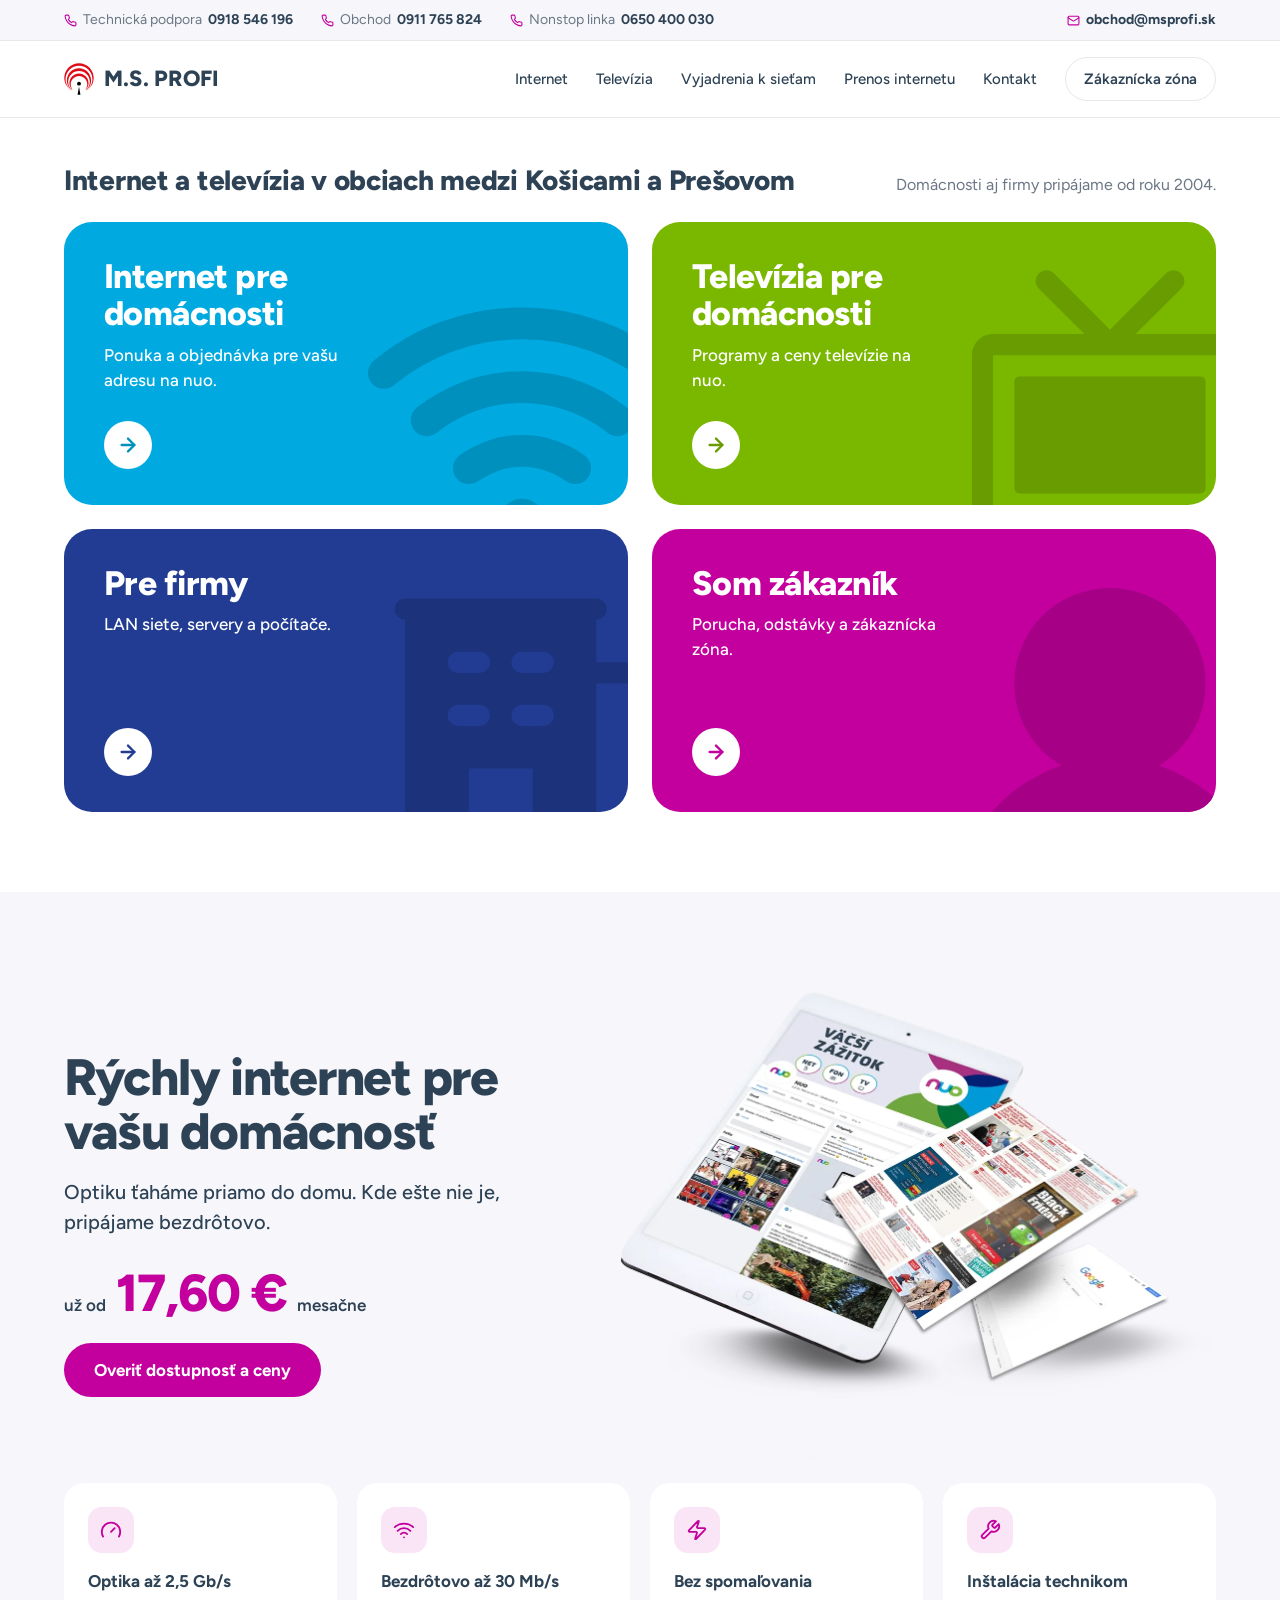
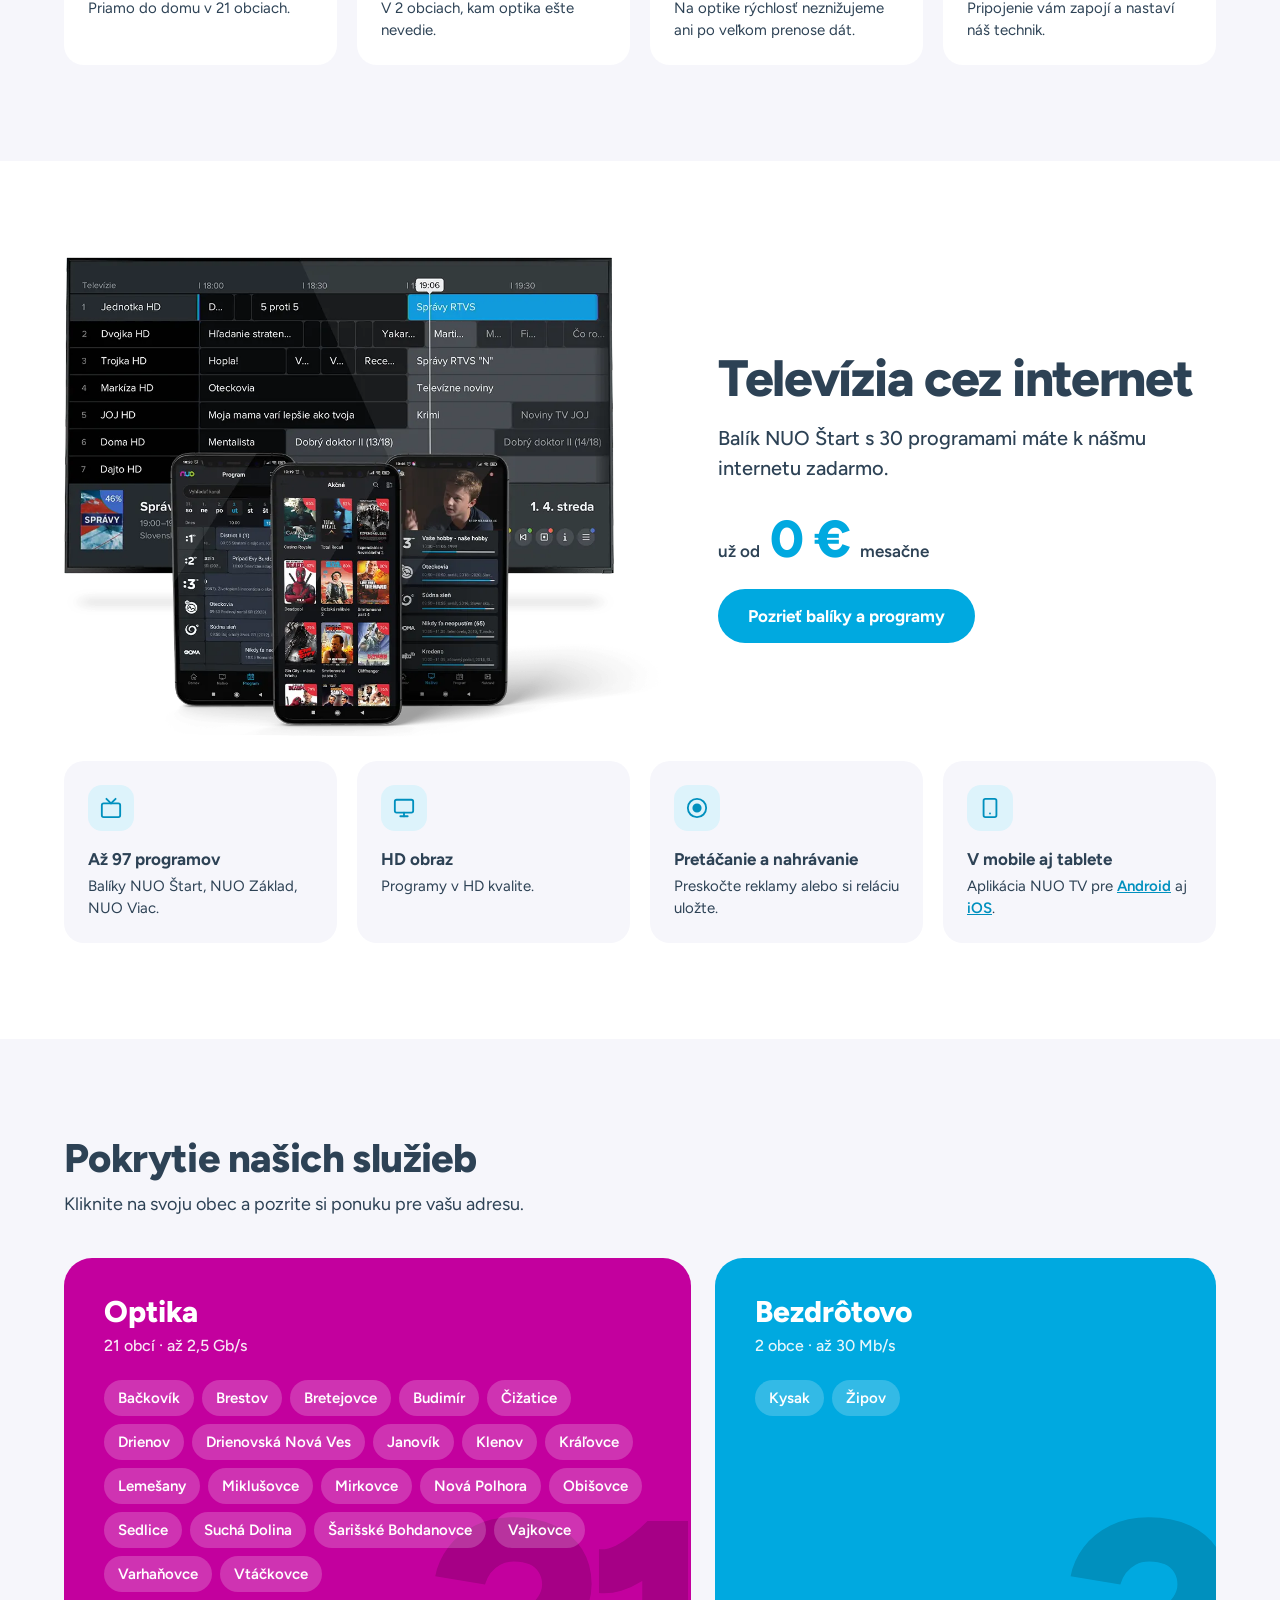
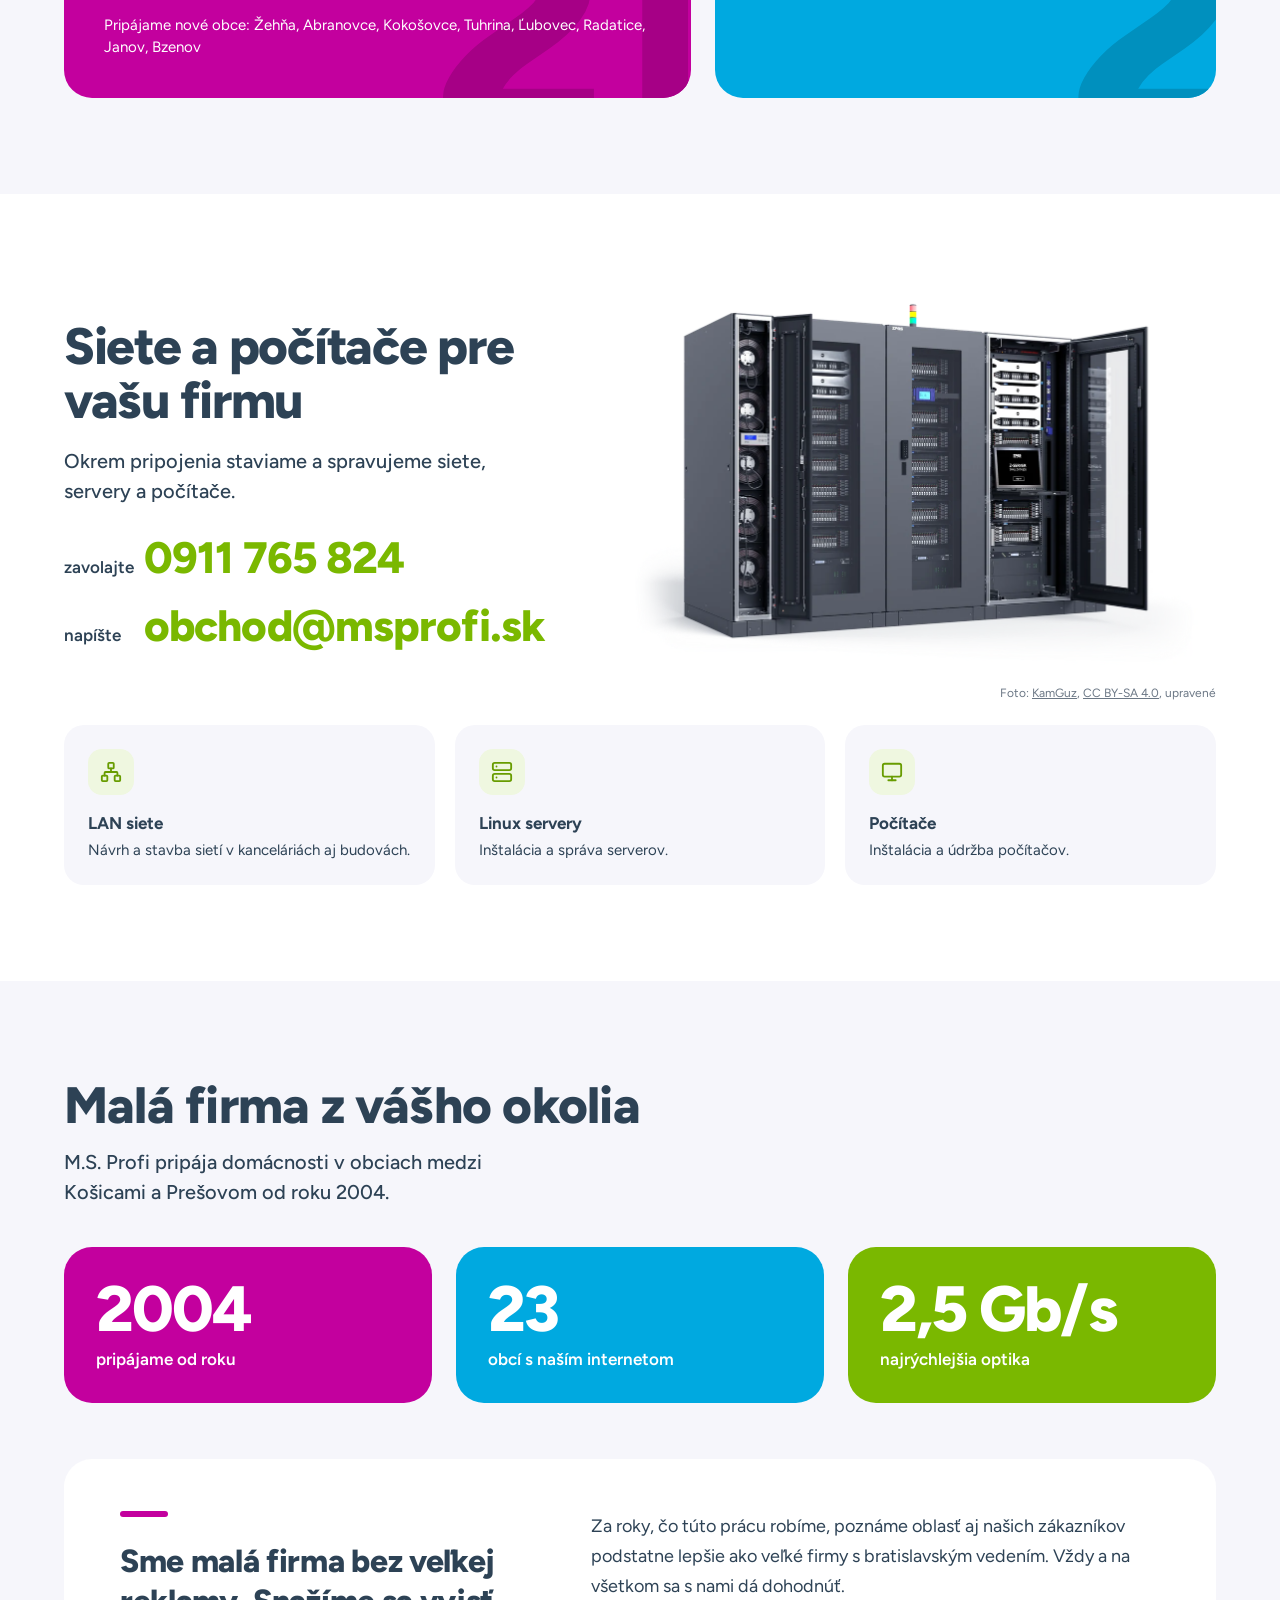
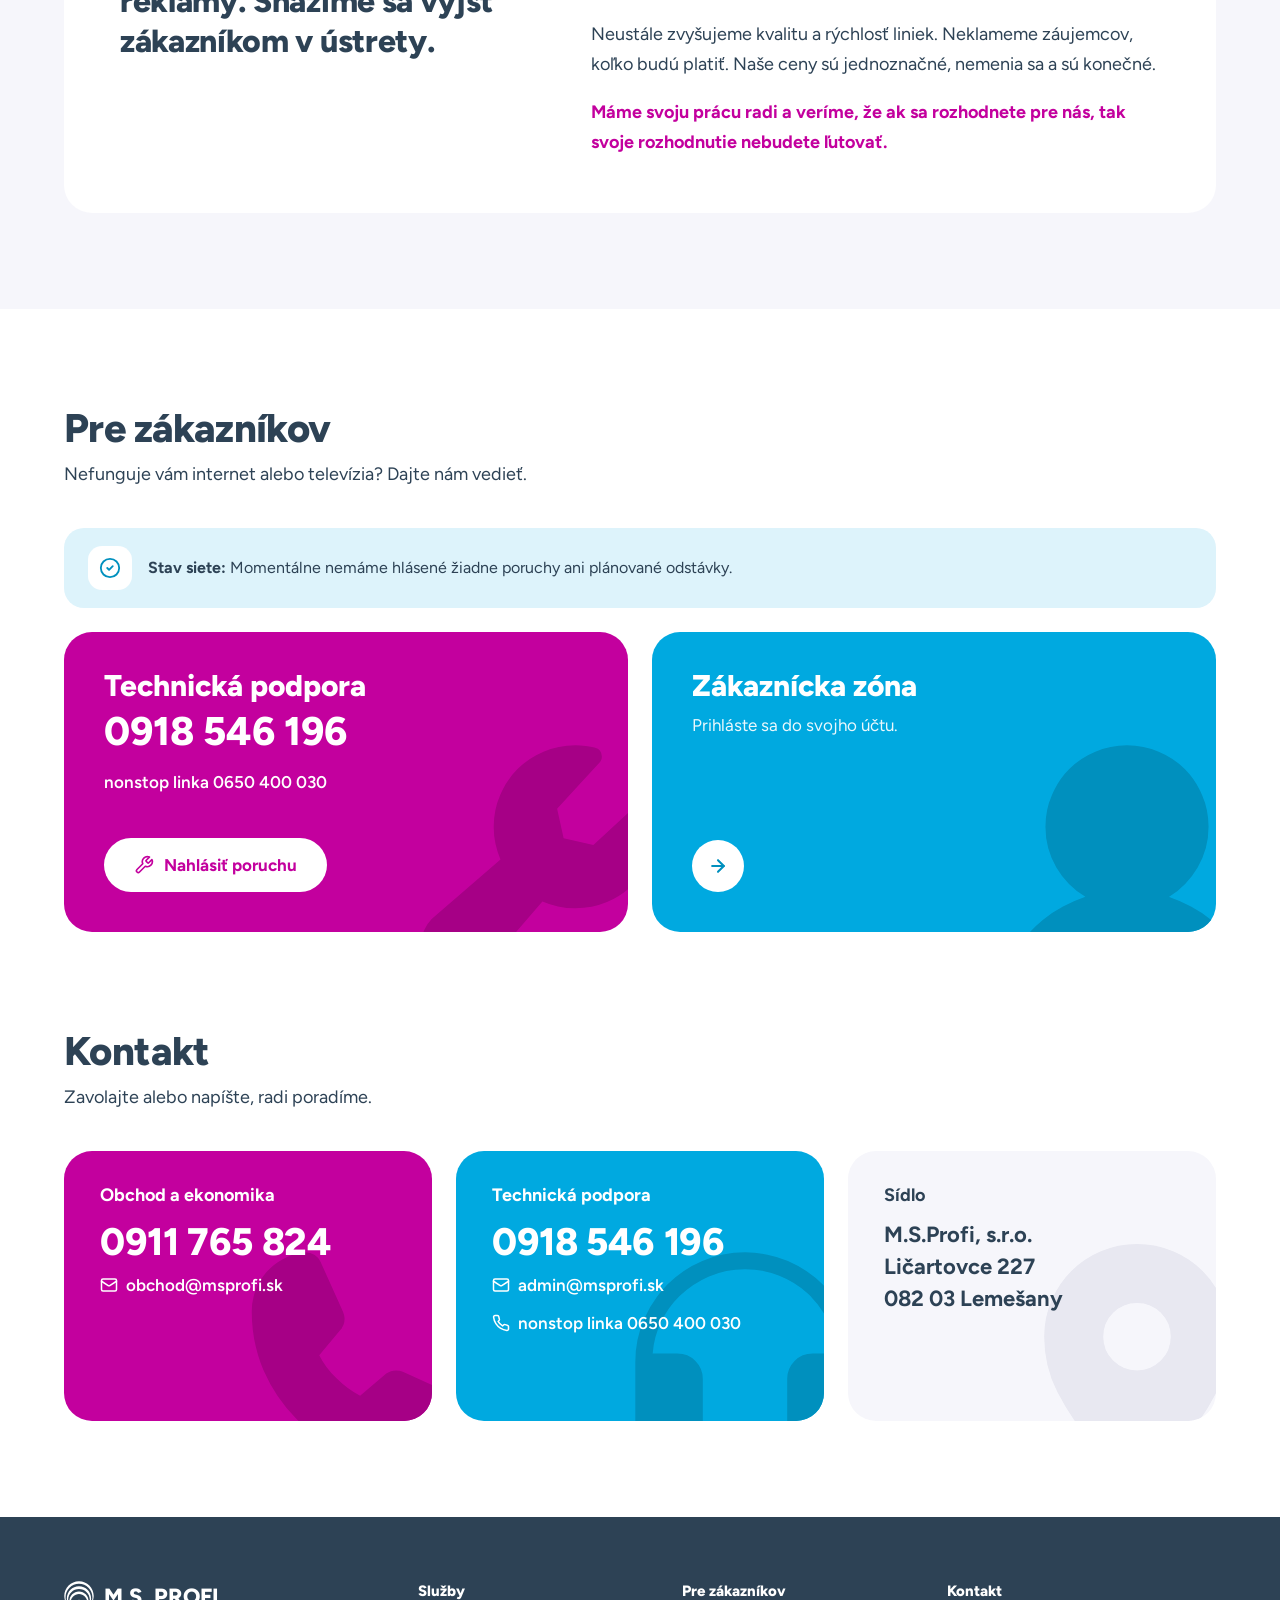
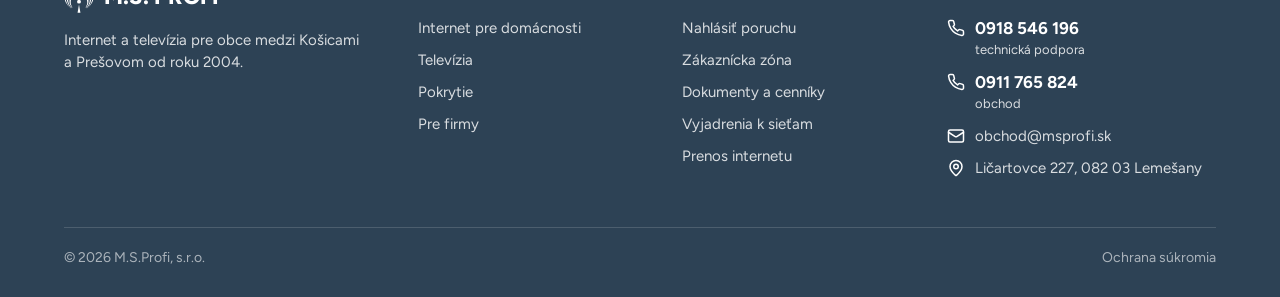
==== commit 2c3c5504: "M.S. Profi: odkazy na nuo.sk do konfigurátora, súvislý text v Malej firme, dokumenty a písmo u nás, " ====
--- a/index.html
+++ b/index.html
@@ -6,17 +6,26 @@
     <meta name="viewport" content="width=device-width, initial-scale=1.0">
     <title>M.S. Profi – internet a televízia v obciach medzi Košicami a Prešovom</title>
     <meta name="description" content="Internet a televízia pre domácnosti v obciach medzi Košicami a Prešovom, siete a servery pre firmy. Pripájame od roku 2004.">
+    <meta property="og:type" content="website">
+    <meta property="og:locale" content="sk_SK">
+    <meta property="og:site_name" content="M.S. Profi">
+    <meta property="og:title" content="M.S. Profi – internet a televízia v obciach medzi Košicami a Prešovom">
+    <meta property="og:description" content="Internet a televízia pre domácnosti v obciach medzi Košicami a Prešovom, siete a servery pre firmy. Pripájame od roku 2004.">
+    <meta property="og:image" content="https://mrsamiq.github.io/msprofi-navrh/img/nahlad.jpg">
+    <meta property="og:image:width" content="1200">
+    <meta property="og:image:height" content="630">
+    <meta name="twitter:card" content="summary_large_image">
     <link rel="icon" href="img/ms-profi-znak.svg" type="image/svg+xml">
-    <link rel="preconnect" href="https://fonts.googleapis.com">
-    <link rel="preconnect" href="https://fonts.gstatic.com" crossorigin>
-    <link href="https://fonts.googleapis.com/css2?family=Figtree:wght@400;500;600;700;800&display=swap" rel="stylesheet">
-    <link rel="stylesheet" href="css/style.css?v=3cb9265c">
+    <link rel="apple-touch-icon" href="img/apple-touch-icon.png">
+    <link rel="preload" href="fonts/figtree-latin.woff2" as="font" type="font/woff2" crossorigin>
+    <link rel="stylesheet" href="css/style.css?v=72007a46">
 </head>
 <body>
     <div class="horny-riadok">
         <div class="wrap">
             <a href="tel:+421918546196"><svg class="ikona" viewBox="0 0 24 24" aria-hidden="true"><path d="M22 16.92v3a2 2 0 0 1-2.18 2 19.79 19.79 0 0 1-8.63-3.07 19.5 19.5 0 0 1-6-6 19.79 19.79 0 0 1-3.07-8.67A2 2 0 0 1 4.11 2h3a2 2 0 0 1 2 1.72 12.84 12.84 0 0 0 .7 2.81 2 2 0 0 1-.45 2.11L8.09 9.91a16 16 0 0 0 6 6l1.27-1.27a2 2 0 0 1 2.11-.45 12.84 12.84 0 0 0 2.81.7A2 2 0 0 1 22 16.92z"/></svg><span class="hr-popis">Technická podpora</span><span class="hr-popis-kratke">Podpora</span>0918 546 196</a>
             <a href="tel:+421911765824"><svg class="ikona" viewBox="0 0 24 24" aria-hidden="true"><path d="M22 16.92v3a2 2 0 0 1-2.18 2 19.79 19.79 0 0 1-8.63-3.07 19.5 19.5 0 0 1-6-6 19.79 19.79 0 0 1-3.07-8.67A2 2 0 0 1 4.11 2h3a2 2 0 0 1 2 1.72 12.84 12.84 0 0 0 .7 2.81 2 2 0 0 1-.45 2.11L8.09 9.91a16 16 0 0 0 6 6l1.27-1.27a2 2 0 0 1 2.11-.45 12.84 12.84 0 0 0 2.81.7A2 2 0 0 1 22 16.92z"/></svg><span class="hr-popis">Obchod</span><span class="hr-popis-kratke">Obchod</span>0911 765 824</a>
+            <a class="hr-nonstop" href="tel:+421650400030"><svg class="ikona" viewBox="0 0 24 24" aria-hidden="true"><path d="M22 16.92v3a2 2 0 0 1-2.18 2 19.79 19.79 0 0 1-8.63-3.07 19.5 19.5 0 0 1-6-6 19.79 19.79 0 0 1-3.07-8.67A2 2 0 0 1 4.11 2h3a2 2 0 0 1 2 1.72 12.84 12.84 0 0 0 .7 2.81 2 2 0 0 1-.45 2.11L8.09 9.91a16 16 0 0 0 6 6l1.27-1.27a2 2 0 0 1 2.11-.45 12.84 12.84 0 0 0 2.81.7A2 2 0 0 1 22 16.92z"/></svg><span class="hr-popis">Nonstop linka</span>0650 400 030</a>
             <a class="hr-mail" href="mailto:obchod@msprofi.sk"><svg class="ikona" viewBox="0 0 24 24" aria-hidden="true"><rect width="20" height="16" x="2" y="4" rx="2"/><path d="m22 7-8.97 5.7a1.94 1.94 0 0 1-2.06 0L2 7"/></svg>obchod@msprofi.sk</a>
         </div>
     </div>
@@ -44,7 +53,7 @@
                     <p>Domácnosti aj firmy pripájame od roku 2004.</p>
                 </div>
                 <div class="dlazdice">
-                                        <a class="dlazdica dlazdica-internet" href="https://2026.nuo.sk/msprofi/internet">
+                                        <a class="dlazdica dlazdica-internet" href="https://www.nuo.sk/msprofi#filter">
                         <span class="dlazdica-text">
                             <span class="dlazdica-nazov">Internet pre domácnosti</span>
                             <span class="dlazdica-popis">Ponuka a objednávka pre vašu adresu na nuo.</span>
@@ -52,7 +61,7 @@
                         <svg class="dlazdica-ikona" viewBox="0 0 1024 1024" aria-hidden="true"><path d="M576 816Q576 843 557.5 861.5L557.5 861.5Q539 880 512 880Q485 880 466.5 861.5L466.5 861.5Q448 843 448 816Q448 789 466.5 770.5L466.5 770.5Q485 752 512 752L512 752Q539 752 557.5 770.5L557.5 770.5Q576 789 576 816L576 816ZM958 336Q913 298 862 269Q810 239 753.5 218.5L753.5 218.5Q697 198 637 187Q576 176 512 176Q448 176 387 187Q327 198 270 218.5L270 218.5Q213 239 162 269Q110 299 64 337L66 336Q58 342 53 352L53 352Q48 362 48 373Q48 393 62 407L62 407Q76 421 96 421Q105 421 112.5 418L112.5 418Q120 415 127 410L126 410Q165 378 210 352Q254 327 303 309L303 309Q352 291 404 281Q457 272 512 272Q567 272 620 281Q672 291 721 309L721 309Q770 327 814 352Q859 378 899 411L898 410Q904 415 911.5 418L911.5 418Q919 421 928 421Q948 421 962 407L962 407Q976 393 976 373Q976 362 971.5 352L971.5 352Q967 342 959 336L958 336L958 336ZM830 479Q797 453 761 432Q724 412 684 397.5L684 397.5Q644 383 600 376Q557 368 512 368Q467 368 424 376Q380 383 340 397.5L340 397.5Q300 412 263 433Q226 453 193 479L194 479Q186 485 181.5 494.5L181.5 494.5Q177 504 177 516Q177 536 191 550L191 550Q205 564 225 564Q233 564 240.5 561L240.5 561Q248 558 254 554L254 554Q306 512 372.5 488L372.5 488Q439 464 512 464Q585 464 651.5 488L651.5 488Q718 512 771 554L770 554Q776 558 783.5 561L783.5 561Q791 564 799 564Q819 564 833 550L833 550Q847 536 847 516Q847 504 842.5 494.5L842.5 494.5Q838 485 830 479L830 479L830 479ZM700 621Q661 593 613 576.5L613 576.5Q565 560 512 560Q459 560 411 576.5L411 576.5Q363 593 323 622L324 621Q315 628 309.5 638L309.5 638Q304 648 304 660Q304 680 318 694L318 694Q332 708 352 708Q360 708 367 705.5L367 705.5Q374 703 380 699L380 699Q408 679 441.5 667.5L441.5 667.5Q475 656 512 656Q549 656 583 667.5L583 667.5Q617 679 644 699L644 699Q650 703 657 705.5L657 705.5Q664 708 672 708Q692 708 706 694L706 694Q720 680 720 660Q720 648 714.5 638L714.5 638Q709 628 700 621L700 621L700 621Z"/></svg>
                         <span class="dlazdica-sipka"><svg class="ikona" viewBox="0 0 24 24" aria-hidden="true"><path d="M5 12h14"/><path d="m12 5 7 7-7 7"/></svg></span>
                     </a>
-                                        <a class="dlazdica dlazdica-televizia" href="https://2026.nuo.sk/msprofi/televizia">
+                                        <a class="dlazdica dlazdica-televizia" href="https://www.nuo.sk/msprofi#filter">
                         <span class="dlazdica-text">
                             <span class="dlazdica-nazov">Televízia pre domácnosti</span>
                             <span class="dlazdica-popis">Programy a ceny televízie na nuo.</span>
@@ -86,14 +95,14 @@
                     <h2>Rýchly internet pre vašu domácnosť</h2>
                     <p class="uvod">Optiku ťaháme priamo do domu. Kde ešte nie je, pripájame bezdrôtovo.</p>
                     <p class="od-cena"><span class="od-cena-uz">už od</span><span class="od-cena-suma">17,60 €</span><span class="od-cena-za">mesačne</span></p>
-                    <a class="btn btn-ruzove" href="https://2026.nuo.sk/msprofi/internet">Overiť dostupnosť a ceny</a>
+                    <a class="btn btn-ruzove" href="https://www.nuo.sk/msprofi#filter">Overiť dostupnosť a ceny</a>
                 </div>
                 <div class="dvojica-obrazok">
                     <img src="img/internet-zariadenia.webp" alt="Internet v počítači, tablete aj mobile" width="1200" height="947" loading="lazy">
                 </div>
                 <ul class="vyhody">
-                    <li><span class="vyhoda-ikona"><svg class="ikona" viewBox="0 0 24 24" aria-hidden="true"><path d="m12 14 4-4"/><path d="M3.34 19a10 10 0 1 1 17.32 0"/></svg></span><strong>Optika až 2,5 Gb/s</strong>Priamo do domu v 13 obciach.</li>
-                    <li><span class="vyhoda-ikona"><svg class="ikona" viewBox="0 0 24 24" aria-hidden="true"><path d="M12 20h.01"/><path d="M2 8.82a15 15 0 0 1 20 0"/><path d="M5 12.859a10 10 0 0 1 14 0"/><path d="M8.5 16.429a5 5 0 0 1 7 0"/></svg></span><strong>Bezdrôtovo až 30 Mb/s</strong>V 7 obciach, kam optika ešte nevedie.</li>
+                    <li><span class="vyhoda-ikona"><svg class="ikona" viewBox="0 0 24 24" aria-hidden="true"><path d="m12 14 4-4"/><path d="M3.34 19a10 10 0 1 1 17.32 0"/></svg></span><strong>Optika až 2,5 Gb/s</strong>Priamo do domu v 21 obciach.</li>
+                    <li><span class="vyhoda-ikona"><svg class="ikona" viewBox="0 0 24 24" aria-hidden="true"><path d="M12 20h.01"/><path d="M2 8.82a15 15 0 0 1 20 0"/><path d="M5 12.859a10 10 0 0 1 14 0"/><path d="M8.5 16.429a5 5 0 0 1 7 0"/></svg></span><strong>Bezdrôtovo až 30 Mb/s</strong>V 2 obciach, kam optika ešte nevedie.</li>
                     <li><span class="vyhoda-ikona"><svg class="ikona" viewBox="0 0 24 24" aria-hidden="true"><path d="M4 14a1 1 0 0 1-.78-1.63l9.9-10.2a.5.5 0 0 1 .86.46l-1.92 6.02A1 1 0 0 0 13 10h7a1 1 0 0 1 .78 1.63l-9.9 10.2a.5.5 0 0 1-.86-.46l1.92-6.02A1 1 0 0 0 11 14z"/></svg></span><strong>Bez spomaľovania</strong>Na optike rýchlosť neznižujeme ani po veľkom prenose dát.</li>
                     <li><span class="vyhoda-ikona"><svg class="ikona" viewBox="0 0 24 24" aria-hidden="true"><path d="M14.7 6.3a1 1 0 0 0 0 1.4l1.6 1.6a1 1 0 0 0 1.4 0l3.77-3.77a6 6 0 0 1-7.94 7.94l-6.91 6.91a2.12 2.12 0 0 1-3-3l6.91-6.91a6 6 0 0 1 7.94-7.94l-3.76 3.76z"/></svg></span><strong>Inštalácia technikom</strong>Pripojenie vám zapojí a nastaví náš technik.</li>
                 </ul>
@@ -109,7 +118,7 @@
                     <h2>Televízia cez internet</h2>
                                         <p class="uvod">Balík NUO Štart s 30 programami máte k nášmu internetu zadarmo.</p>
                                         <p class="od-cena"><span class="od-cena-uz">už od</span><span class="od-cena-suma">0 €</span><span class="od-cena-za">mesačne</span></p>
-                    <a class="btn btn-modre" href="https://2026.nuo.sk/msprofi/televizia">Pozrieť balíky a programy</a>
+                    <a class="btn btn-modre" href="https://www.nuo.sk/msprofi#filter">Pozrieť balíky a programy</a>
                 </div>
                 <ul class="vyhody">
                     <li><span class="vyhoda-ikona"><svg class="ikona" viewBox="0 0 24 24" aria-hidden="true"><rect width="20" height="15" x="2" y="7" rx="2" ry="2"/><polyline points="17 2 12 7 7 2"/></svg></span><strong>Až 97 programov</strong>Balíky NUO Štart, NUO Základ, NUO Viac.</li>
@@ -128,38 +137,41 @@
                 </div>
                 <div class="pokrytie-karty">
                                                             <div class="pokrytie-karta pokrytie-optika">
-                        <span class="pokrytie-cislo" aria-hidden="true">13</span>
+                        <span class="pokrytie-cislo" aria-hidden="true">21</span>
                         <h3>Optika</h3>
-                        <p class="pocet">13 obcí · až 2,5 Gb/s</p>
+                        <p class="pocet">21 obcí · až 2,5 Gb/s</p>
                         <ul class="obce">
-                                                        <li><a href="https://2026.nuo.sk/msprofi?obec=414">Brestov</a></li>
-                                                        <li><a href="https://2026.nuo.sk/msprofi?obec=455">Budimír</a></li>
-                                                        <li><a href="https://2026.nuo.sk/msprofi?obec=651">Drienov</a></li>
-                                                        <li><a href="https://2026.nuo.sk/msprofi?obec=1128">Klenov</a></li>
-                                                        <li><a href="https://2026.nuo.sk/msprofi?obec=1235">Kráľovce</a></li>
-                                                        <li><a href="https://2026.nuo.sk/msprofi?obec=1375">Lemešany</a></li>
-                                                        <li><a href="https://2026.nuo.sk/msprofi?obec=1604">Miklušovce</a></li>
-                                                        <li><a href="https://2026.nuo.sk/msprofi?obec=1753">Nová Polhora</a></li>
-                                                        <li><a href="https://2026.nuo.sk/msprofi?obec=1783">Obišovce</a></li>
-                                                        <li><a href="https://2026.nuo.sk/msprofi?obec=2225">Sedlice</a></li>
-                                                        <li><a href="https://2026.nuo.sk/msprofi?obec=2398">Suchá Dolina</a></li>
-                                                        <li><a href="https://2026.nuo.sk/msprofi?obec=135">Šarišské Bohdanovce</a></li>
-                                                        <li><a href="https://2026.nuo.sk/msprofi?obec=2593">Varhaňovce</a></li>
+                                                        <li><a href="https://www.nuo.sk/msprofi#filter">Bačkovík</a></li>
+                                                        <li><a href="https://www.nuo.sk/msprofi#filter">Brestov</a></li>
+                                                        <li><a href="https://www.nuo.sk/msprofi#filter">Bretejovce</a></li>
+                                                        <li><a href="https://www.nuo.sk/msprofi#filter">Budimír</a></li>
+                                                        <li><a href="https://www.nuo.sk/msprofi#filter">Čižatice</a></li>
+                                                        <li><a href="https://www.nuo.sk/msprofi#filter">Drienov</a></li>
+                                                        <li><a href="https://www.nuo.sk/msprofi#filter">Drienovská Nová Ves</a></li>
+                                                        <li><a href="https://www.nuo.sk/msprofi#filter">Janovík</a></li>
+                                                        <li><a href="https://www.nuo.sk/msprofi#filter">Klenov</a></li>
+                                                        <li><a href="https://www.nuo.sk/msprofi#filter">Kráľovce</a></li>
+                                                        <li><a href="https://www.nuo.sk/msprofi#filter">Lemešany</a></li>
+                                                        <li><a href="https://www.nuo.sk/msprofi#filter">Miklušovce</a></li>
+                                                        <li><a href="https://www.nuo.sk/msprofi#filter">Mirkovce</a></li>
+                                                        <li><a href="https://www.nuo.sk/msprofi#filter">Nová Polhora</a></li>
+                                                        <li><a href="https://www.nuo.sk/msprofi#filter">Obišovce</a></li>
+                                                        <li><a href="https://www.nuo.sk/msprofi#filter">Sedlice</a></li>
+                                                        <li><a href="https://www.nuo.sk/msprofi#filter">Suchá Dolina</a></li>
+                                                        <li><a href="https://www.nuo.sk/msprofi#filter">Šarišské Bohdanovce</a></li>
+                                                        <li><a href="https://www.nuo.sk/msprofi#filter">Vajkovce</a></li>
+                                                        <li><a href="https://www.nuo.sk/msprofi#filter">Varhaňovce</a></li>
+                                                        <li><a href="https://www.nuo.sk/msprofi#filter">Vtáčkovce</a></li>
                                                     </ul>
-                                                <p class="pripravujeme">Pripravujeme: <a href="https://2026.nuo.sk/msprofi?obec=1613">Mirkovce</a></p>
+                                                <p class="pripravujeme">Pripájame nové obce: Žehňa, Abranovce, Kokošovce, Tuhrina, Ľubovec, Radatice, Janov, Bzenov</p>
                                             </div>
                                                             <div class="pokrytie-karta pokrytie-bezdrot">
-                        <span class="pokrytie-cislo" aria-hidden="true">7</span>
+                        <span class="pokrytie-cislo" aria-hidden="true">2</span>
                         <h3>Bezdrôtovo</h3>
-                        <p class="pocet">7 obcí · až 30 Mb/s</p>
+                        <p class="pocet">2 obce · až 30 Mb/s</p>
                         <ul class="obce">
-                                                        <li><a href="https://2026.nuo.sk/msprofi?obec=269">Bačkovík</a></li>
-                                                        <li><a href="https://2026.nuo.sk/msprofi?obec=419">Bretejovce</a></li>
-                                                        <li><a href="https://2026.nuo.sk/msprofi?obec=63">Čižatice</a></li>
-                                                        <li><a href="https://2026.nuo.sk/msprofi?obec=654">Drienovská Nová Ves</a></li>
-                                                        <li><a href="https://2026.nuo.sk/msprofi?obec=1014">Janovík</a></li>
-                                                        <li><a href="https://2026.nuo.sk/msprofi?obec=1321">Kysak</a></li>
-                                                        <li><a href="https://2026.nuo.sk/msprofi?obec=2581">Vajkovce</a></li>
+                                                        <li><a href="https://www.nuo.sk/msprofi#filter">Kysak</a></li>
+                                                        <li><a href="https://www.nuo.sk/msprofi#filter">Žipov</a></li>
                                                     </ul>
                                             </div>
                                     </div>
@@ -194,14 +206,17 @@
                 </div>
                 <div class="o-nas-cisla">
                     <p class="o-nas-cislo"><strong>2004</strong>pripájame od roku</p>
-                    <p class="o-nas-cislo"><strong>20</strong>obcí s naším internetom</p>
+                    <p class="o-nas-cislo"><strong>23</strong>obcí s naším internetom</p>
                     <p class="o-nas-cislo"><strong>2,5 Gb/s</strong>najrýchlejšia optika</p>
                 </div>
-                <ul class="dovody">
-                    <li><span class="vyhoda-ikona"><svg class="ikona" viewBox="0 0 24 24" aria-hidden="true"><path d="M15 21v-8a1 1 0 0 0-1-1h-4a1 1 0 0 0-1 1v8"/><path d="M3 10a2 2 0 0 1 .709-1.528l7-5.999a2 2 0 0 1 2.582 0l7 5.999A2 2 0 0 1 21 10v9a2 2 0 0 1-2 2H5a2 2 0 0 1-2-2z"/></svg></span><strong>Poznáme vašu obec</strong>Oblasť aj zákazníkov poznáme lepšie ako veľké firmy s vedením v Bratislave.</li>
-                    <li><span class="vyhoda-ikona"><svg class="ikona" viewBox="0 0 24 24" aria-hidden="true"><path d="M12.586 2.586A2 2 0 0 0 11.172 2H4a2 2 0 0 0-2 2v7.172a2 2 0 0 0 .586 1.414l8.704 8.704a2.426 2.426 0 0 0 3.42 0l6.58-6.58a2.426 2.426 0 0 0 0-3.42z"/><circle cx="7.5" cy="7.5" r=".5" fill="currentColor"/></svg></span><strong>Konečné ceny</strong>Naše ceny sú jednoznačné a konečné. Nemeníme ich.</li>
-                    <li><span class="vyhoda-ikona"><svg class="ikona" viewBox="0 0 24 24" aria-hidden="true"><path d="m11 17 2 2a1 1 0 1 0 3-3"/><path d="m14 14 2.5 2.5a1 1 0 1 0 3-3l-3.88-3.88a3 3 0 0 0-4.24 0l-.88.88a1 1 0 1 1-3-3l2.81-2.81a5.79 5.79 0 0 1 7.06-.87l.47.28a2 2 0 0 0 1.42.25L21 4"/><path d="m21 3 1 11h-2"/><path d="M3 3 2 14l6.5 6.5a1 1 0 1 0 3-3"/><path d="M3 4h8"/></svg></span><strong>Vždy sa dohodneme</strong>Kvalitu a rýchlosť liniek stále zvyšujeme. Keď niečo treba vyriešiť, dohodneme sa.</li>
-                </ul>
+                <div class="o-nas-text">
+                    <p class="o-nas-veta">Sme malá firma bez veľkej reklamy. Snažíme sa vyjsť zákazníkom v&nbsp;ústrety.</p>
+                    <div>
+                        <p>Za roky, čo túto prácu robíme, poznáme oblasť aj našich zákazníkov podstatne lepšie ako veľké firmy s&nbsp;bratislavským vedením. Vždy a&nbsp;na všetkom sa s&nbsp;nami dá dohodnúť.</p>
+                        <p>Neustále zvyšujeme kvalitu a&nbsp;rýchlosť liniek. Neklameme záujemcov, koľko budú platiť. Naše ceny sú jednoznačné, nemenia sa a&nbsp;sú konečné.</p>
+                        <p class="o-nas-zaver">Máme svoju prácu radi a&nbsp;veríme, že ak sa rozhodnete pre nás, tak svoje rozhodnutie nebudete ľutovať.</p>
+                    </div>
+                </div>
             </div>
         </section>
 
@@ -220,6 +235,7 @@
                         <svg class="zakaznik-ikona" viewBox="0 0 1024 1024" aria-hidden="true"><path d="M928 384Q928 384 928 384L928 384Q928 384 928 384Q928 444 905 496Q883 549 844 588L844 588Q805 627 752 650Q700 672 640 672Q609 672 579 665.5L579 665.5Q549 659 522 647L524 648L316 889Q316 889 315.5 889.5L315.5 889.5Q315 890 314 891Q297 908 273.5 918L273.5 918Q250 928 224 928Q171 928 133.5 890.5L133.5 890.5Q96 853 96 800Q96 774 106 750.5L106 750.5Q116 727 133 710L133 710Q134 709 134.5 708.5L134.5 708.5Q135 708 135 708L376 500Q365 474 358.5 445L358.5 445Q352 416 352 384Q352 325 375 272Q397 220 436 180.5L436 180.5Q475 141 528 119Q580 96 640 96Q659 96 677 98.5L677 98.5Q695 101 712 105L710 105Q721 107 727.5 115.5L727.5 115.5Q734 124 734 136Q734 142 732 147.5L732 147.5Q730 153 726 157L726 157L576 320L599 425L704 448L867 298Q871 294 876.5 291.5L876.5 291.5Q882 289 888 289Q900 289 908.5 296L908.5 296Q917 303 919 313L919 314Q923 329 925.5 347L925.5 347Q928 365 928 384Q928 384 928 384L928 384Q928 384 928 384L928 384L928 384Z"/></svg>
                         <h3>Technická podpora</h3>
                         <a class="zakaznik-telefon" href="tel:+421918546196">0918 546 196</a>
+                        <a class="zakaznik-nonstop" href="tel:+421650400030">nonstop linka 0650 400 030</a>
                         <button class="btn" type="button" id="porucha-tlacidlo" aria-expanded="false" aria-controls="porucha"><svg class="ikona" viewBox="0 0 24 24" aria-hidden="true"><path d="M14.7 6.3a1 1 0 0 0 0 1.4l1.6 1.6a1 1 0 0 0 1.4 0l3.77-3.77a6 6 0 0 1-7.94 7.94l-6.91 6.91a2.12 2.12 0 0 1-3-3l6.91-6.91a6 6 0 0 1 7.94-7.94l-3.76 3.76z"/></svg>Nahlásiť poruchu</button>
                     </div>
                     <a class="zakaznik-karta zakaznik-zona" href="https://customer.msprofi.sk">
@@ -241,7 +257,7 @@
                             <label class="cela">Čo nefunguje?<textarea name="popis" rows="4" maxlength="3000" required></textarea></label>
                             <label class="porucha-pasca" aria-hidden="true">Web<input type="text" name="web" tabindex="-1" autocomplete="off"></label>
                         </div>
-                        <label class="suhlas"><input type="checkbox" name="suhlas" value="1" required><span>Oboznámil(a) som sa s <a href="https://msprofi.sk/wp-content/uploads/2025/04/003_Informacna-povinnost-Prevadzkovatela-cl.-13-KF.pdf">informáciami o spracúvaní osobných údajov</a>.</span></label>
+                        <label class="suhlas"><input type="checkbox" name="suhlas" value="1" required><span>Oboznámil(a) som sa s <a href="subory/2025/04/003_Informacna-povinnost-Prevadzkovatela-cl.-13-KF.pdf">informáciami o spracúvaní osobných údajov</a>.</span></label>
                         <button class="btn btn-ruzove" type="submit">Odoslať hlásenie</button>
                     </form>
                 </div>
@@ -266,11 +282,12 @@
                         <h3>Technická podpora</h3>
                         <a class="kontakt-telefon" href="tel:+421918546196">0918 546 196</a>
                         <a class="kontakt-mail" href="mailto:admin@msprofi.sk"><svg class="ikona" viewBox="0 0 24 24" aria-hidden="true"><rect width="20" height="16" x="2" y="4" rx="2"/><path d="m22 7-8.97 5.7a1.94 1.94 0 0 1-2.06 0L2 7"/></svg>admin@msprofi.sk</a>
+                        <a class="kontakt-mail kontakt-nonstop" href="tel:+421650400030"><svg class="ikona" viewBox="0 0 24 24" aria-hidden="true"><path d="M22 16.92v3a2 2 0 0 1-2.18 2 19.79 19.79 0 0 1-8.63-3.07 19.5 19.5 0 0 1-6-6 19.79 19.79 0 0 1-3.07-8.67A2 2 0 0 1 4.11 2h3a2 2 0 0 1 2 1.72 12.84 12.84 0 0 0 .7 2.81 2 2 0 0 1-.45 2.11L8.09 9.91a16 16 0 0 0 6 6l1.27-1.27a2 2 0 0 1 2.11-.45 12.84 12.84 0 0 0 2.81.7A2 2 0 0 1 22 16.92z"/></svg>nonstop linka 0650 400 030</a>
                     </div>
                     <div class="kontakt kontakt-sidlo">
                         <svg class="kontakt-ikona" viewBox="0 0 1024 1024" aria-hidden="true"><path d="M512 64Q439 64 375 92Q311 119 263 167L263 167Q215 215 188 279Q160 343 160 416L160 416Q160 529 210 626Q260 723 321.5 794.5L321.5 794.5Q383 866 436 908Q489 951 494 954Q497 957 502 958.5L502 958.5Q507 960 512 960Q517 960 522 958.5L522 958.5Q527 957 530 954L530 954Q535 951 588 908Q641 866 702.5 794.5L702.5 794.5Q764 723 814 626Q864 529 864 416Q864 343 836 279Q809 215 761 167L761 167Q713 119 649 92Q585 64 512 64L512 64L512 64ZM512 288Q565 288 602.5 325.5L602.5 325.5Q640 363 640 416Q640 469 602.5 506.5L602.5 506.5Q565 544 512 544Q459 544 421.5 506.5L421.5 506.5Q384 469 384 416L384 416Q384 363 421.5 325.5L421.5 325.5Q459 288 512 288L512 288Z"/></svg>
                         <h3>Sídlo</h3>
-                        <p class="kontakt-adresa">M.S. Profi s.r.o.<br>Ličartovce 227<br>082 03 Lemešany</p>
+                        <p class="kontakt-adresa">M.S.Profi, s.r.o.<br>Ličartovce 227<br>082 03 Lemešany</p>
                     </div>
                 </div>
             </div>
@@ -313,8 +330,8 @@
             </div>
         </div>
         <div class="wrap paticka-spodok">
-            <span>© 2026 M.S. Profi s.r.o.</span>
-            <a href="https://msprofi.sk/wp-content/uploads/2025/04/003_Informacna-povinnost-Prevadzkovatela-cl.-13-KF.pdf">Ochrana osobných údajov</a>
+            <span>© 2026 M.S.Profi, s.r.o.</span>
+            <a href="ochrana-sukromia/">Ochrana súkromia</a>
         </div>
     </footer>
 
--- a/css/style.css
+++ b/css/style.css
@@ -15,6 +15,24 @@
     --wrap: 1200px;
 }
 
+@font-face {
+    font-family: 'Figtree';
+    font-style: normal;
+    font-weight: 300 900;
+    font-display: swap;
+    src: url("../fonts/figtree-latin-ext.woff2") format("woff2");
+    unicode-range: U+0100-02BA, U+02BD-02C5, U+02C7-02CC, U+02CE-02D7, U+02DD-02FF, U+0304, U+0308, U+0329, U+1D00-1DBF, U+1E00-1E9F, U+1EF2-1EFF, U+2020, U+20A0-20AB, U+20AD-20C4, U+2113, U+2C60-2C7F, U+A720-A7FF;
+}
+
+@font-face {
+    font-family: 'Figtree';
+    font-style: normal;
+    font-weight: 300 900;
+    font-display: swap;
+    src: url("../fonts/figtree-latin.woff2") format("woff2");
+    unicode-range: U+0000-00FF, U+0131, U+0152-0153, U+02BB-02BC, U+02C6, U+02DA, U+02DC, U+0304, U+0308, U+0329, U+2000-206F, U+20AC, U+2122, U+2191, U+2193, U+2212, U+2215, U+FEFF, U+FFFD;
+}
+
 * { box-sizing: border-box; }
 
 html { scroll-behavior: smooth; scroll-padding-top: 100px; }
@@ -559,28 +577,36 @@
 
 .foto-zdroj a { color: inherit; }
 
-.dovody strong {
+.o-nas-text {
+    display: grid;
+    grid-template-columns: minmax(0, 5fr) minmax(0, 7fr);
+    gap: 64px;
+    padding: 52px 56px 56px;
+    border-radius: 28px;
+    background: #fff;
+}
+
+.o-nas-text p { margin: 0; font-size: 18px; line-height: 30px; }
+.o-nas-text p + p { margin-top: 18px; }
+
+.o-nas-text .o-nas-veta {
+    font-size: 32px;
+    line-height: 40px;
+    font-weight: 800;
+    letter-spacing: -0.01em;
+}
+
+.o-nas-veta::before {
+    content: "";
     display: block;
-    margin: 16px 0 6px;
-    font-size: 20px;
-    line-height: 26px;
-    font-weight: 800;
-}
-
-.dovody {
-    display: grid;
-    grid-template-columns: repeat(3, minmax(0, 1fr));
-    gap: 40px;
-    margin: 0;
-    padding: 0;
-    list-style: none;
-}
-
-.dovody li { font-size: 16px; line-height: 24px; }
-
-.dovody .vyhoda-ikona { width: 56px; height: 56px; border-radius: 16px; }
-.dovody .vyhoda-ikona .ikona { width: 26px; height: 26px; }
-.dovody li:nth-child(2) .vyhoda-ikona { background: var(--tint-modra); color: #0090BE; }
+    width: 48px;
+    height: 6px;
+    margin-bottom: 24px;
+    border-radius: 3px;
+    background: var(--cyan);
+}
+
+.o-nas-text .o-nas-zaver { font-weight: 700; color: var(--cyan); }
 
 .stav-siete {
     display: flex;
@@ -673,6 +699,20 @@
     color: #fff;
     text-decoration: none;
 }
+
+.zakaznik-nonstop {
+    display: block;
+    margin: -22px 0 28px;
+    padding: 10px 0;
+    font-size: 17px;
+    line-height: 24px;
+    font-weight: 600;
+    color: #fff;
+    text-decoration: none;
+}
+
+.zakaznik-nonstop:hover, .kontakt-nonstop:hover { text-decoration: underline; }
+.kontakt .kontakt-nonstop { display: flex; width: fit-content; margin: 0; }
 
 .zakaznik-podpora .btn { margin-top: auto; background: #fff; color: var(--cyan); }
 .zakaznik-podpora .btn:hover { background: var(--tint-ruzova); }
@@ -1077,8 +1117,10 @@
 }
 
 @media (max-width: 1000px) {
+    .horny-riadok .hr-nonstop { display: none; }
     .dvojica { grid-template-columns: 1fr; gap: 32px; }
-    .o-nas-cisla, .dovody { grid-template-columns: 1fr; }
+    .o-nas-cisla, .o-nas-text { grid-template-columns: 1fr; }
+    .o-nas-text { gap: 24px; }
     .podstranka-obsah { grid-template-columns: minmax(0, 1fr); gap: 40px; }
     .podstranka-bok { position: static; max-width: 480px; }
     .dvojica { row-gap: 0; }
@@ -1162,7 +1204,10 @@
     .o-nas-cisla { gap: 14px; margin-bottom: 36px; }
     .o-nas-cislo { padding: 22px 24px; border-radius: 22px; }
     .o-nas-cislo strong { font-size: 48px; }
-    .dovody { gap: 28px; }
+    .o-nas-text { padding: 30px 24px 32px; border-radius: 22px; }
+    .o-nas-text .o-nas-veta { font-size: 25px; line-height: 32px; }
+    .o-nas-veta::before { margin-bottom: 18px; }
+    .o-nas-text p { font-size: 17px; line-height: 28px; }
     #firmy .od-cena { flex-direction: column; align-items: flex-start; gap: 4px; }
     #firmy .od-cena-suma { font-size: min(34px, 9.4vw); }
     .dvojica-text .btn { width: 100%; }
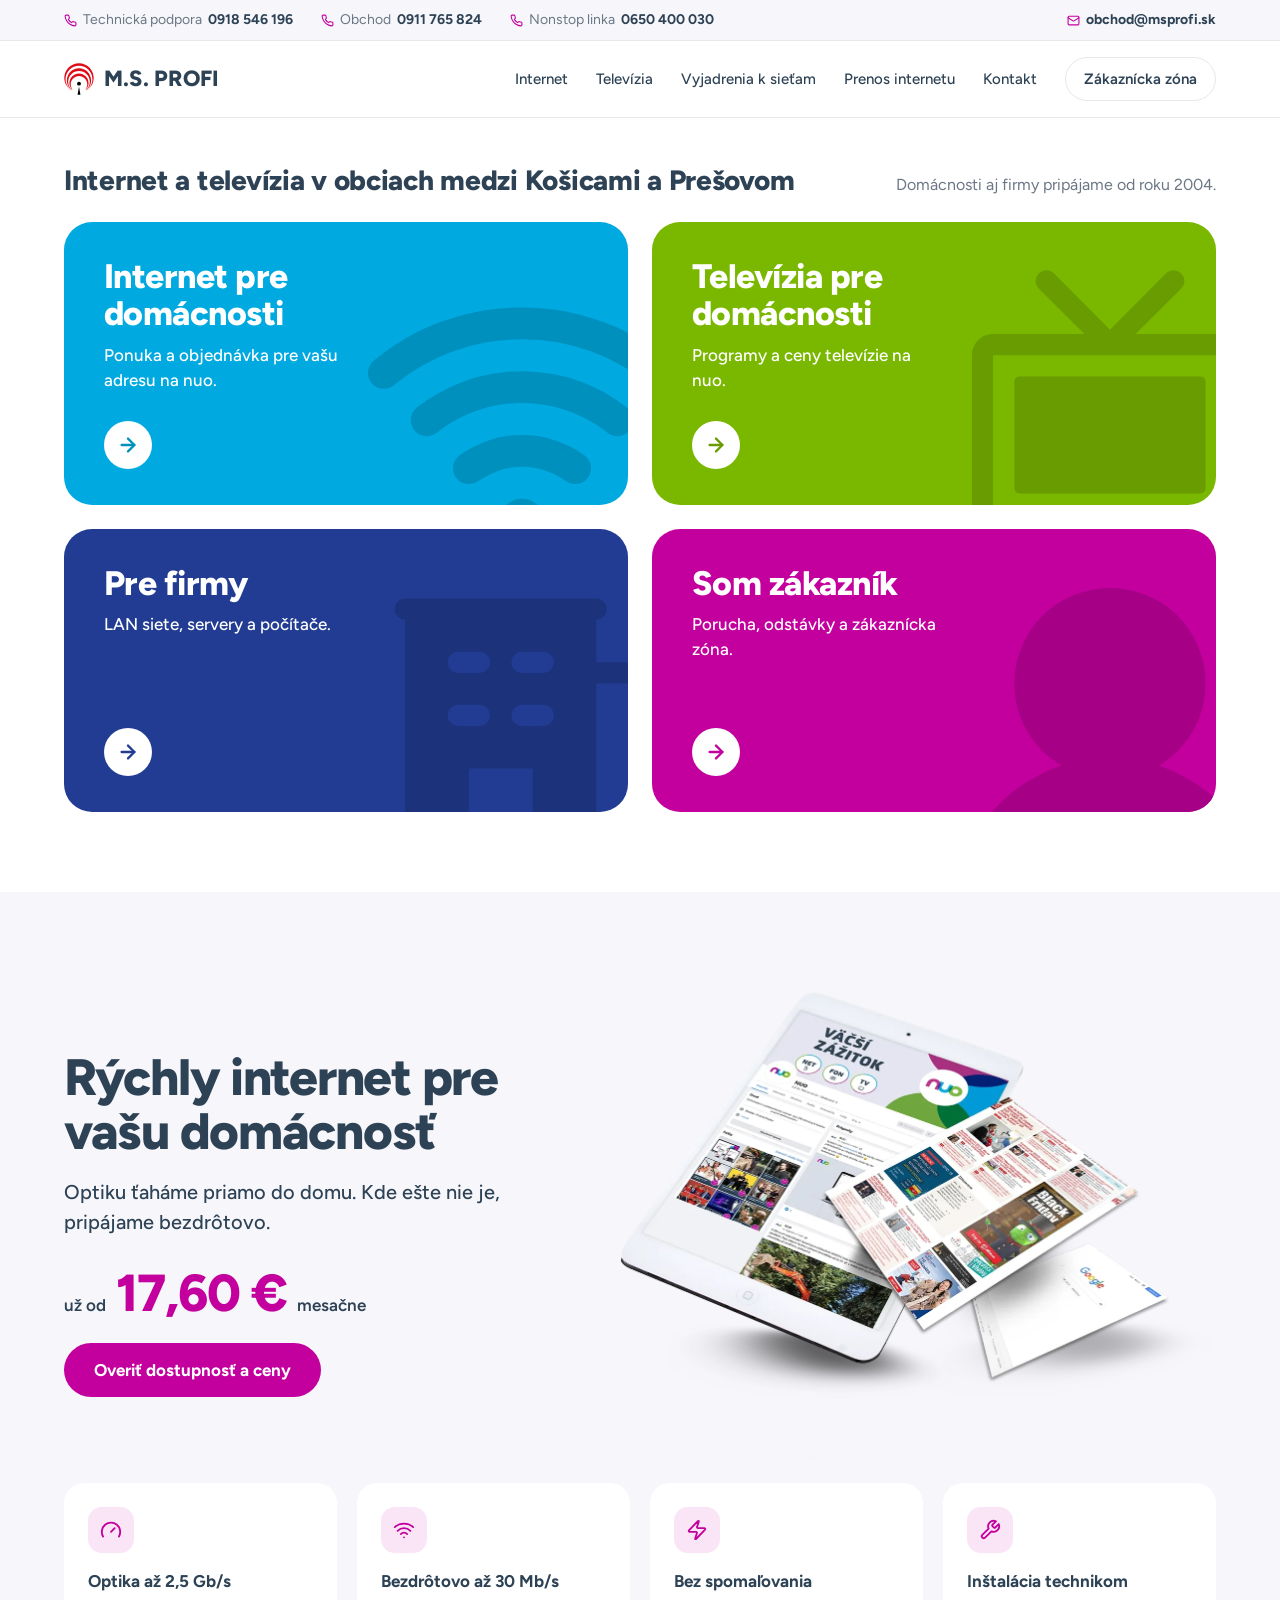
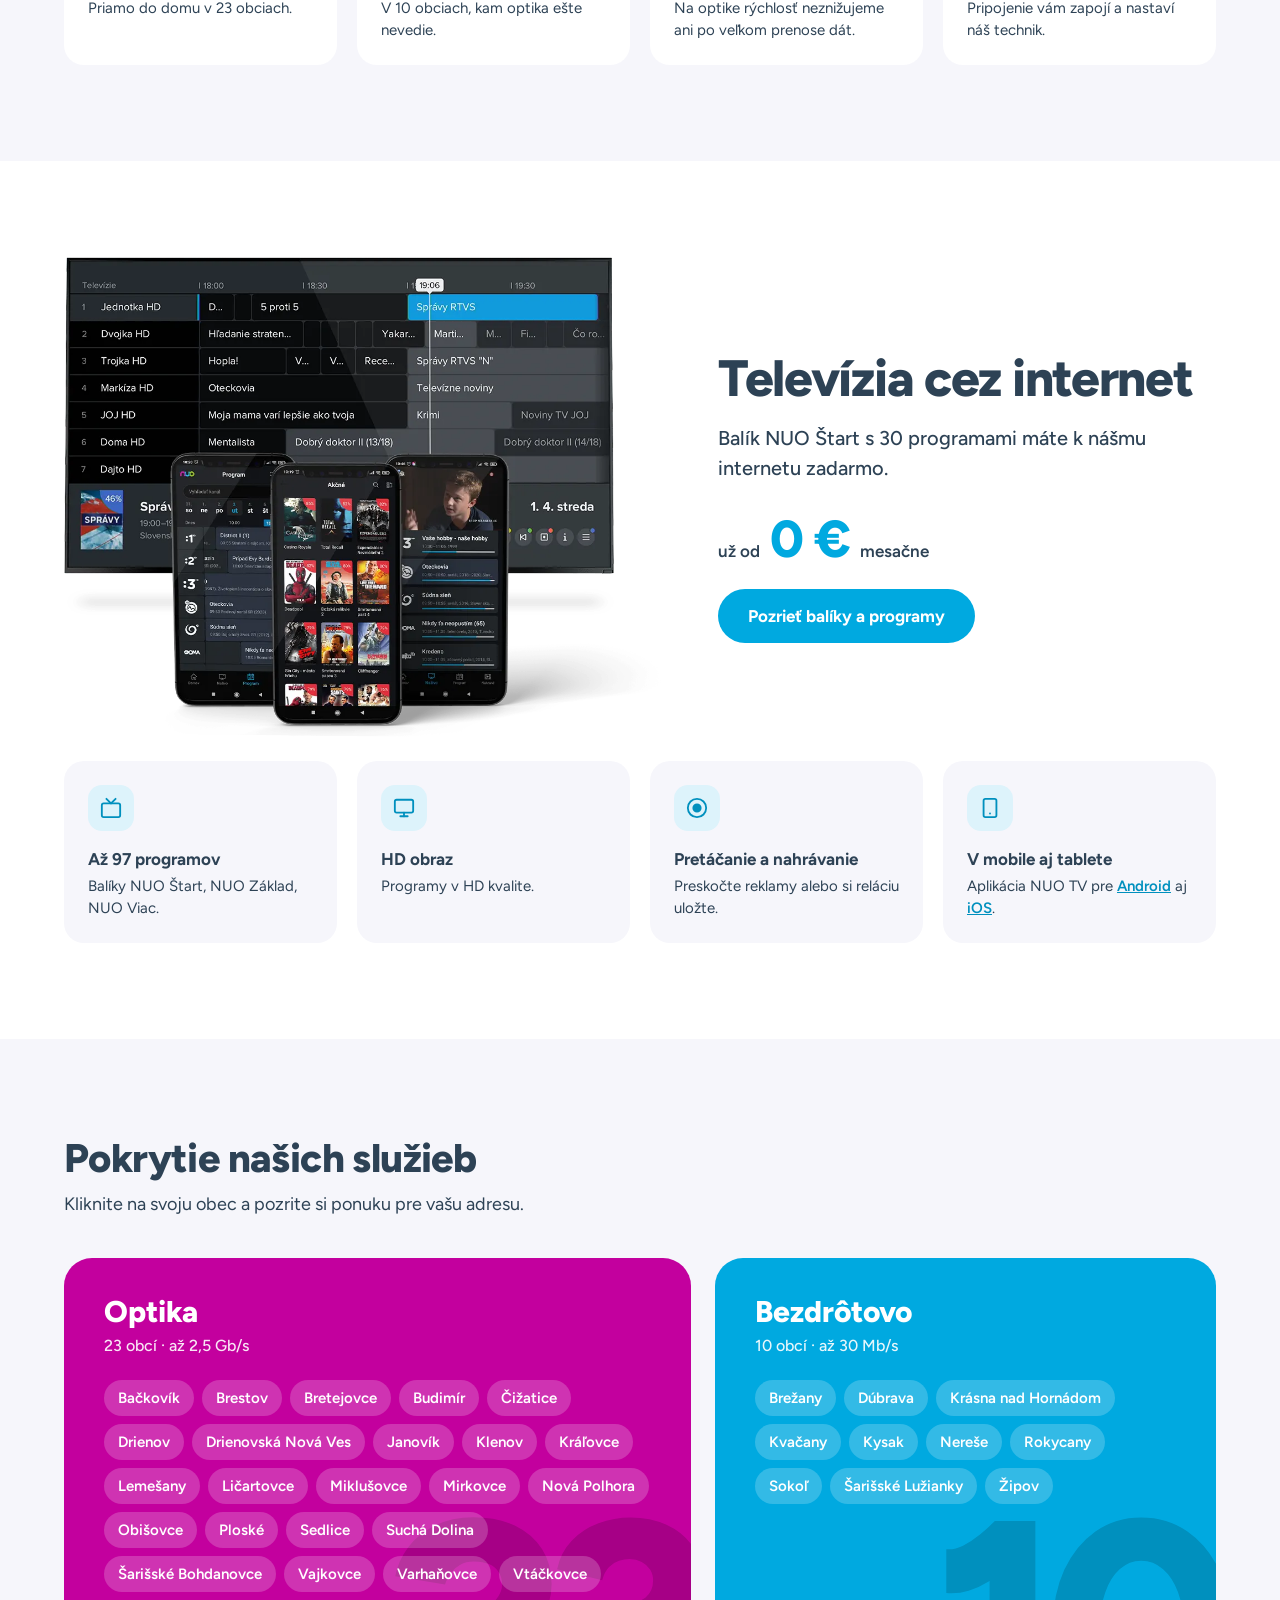
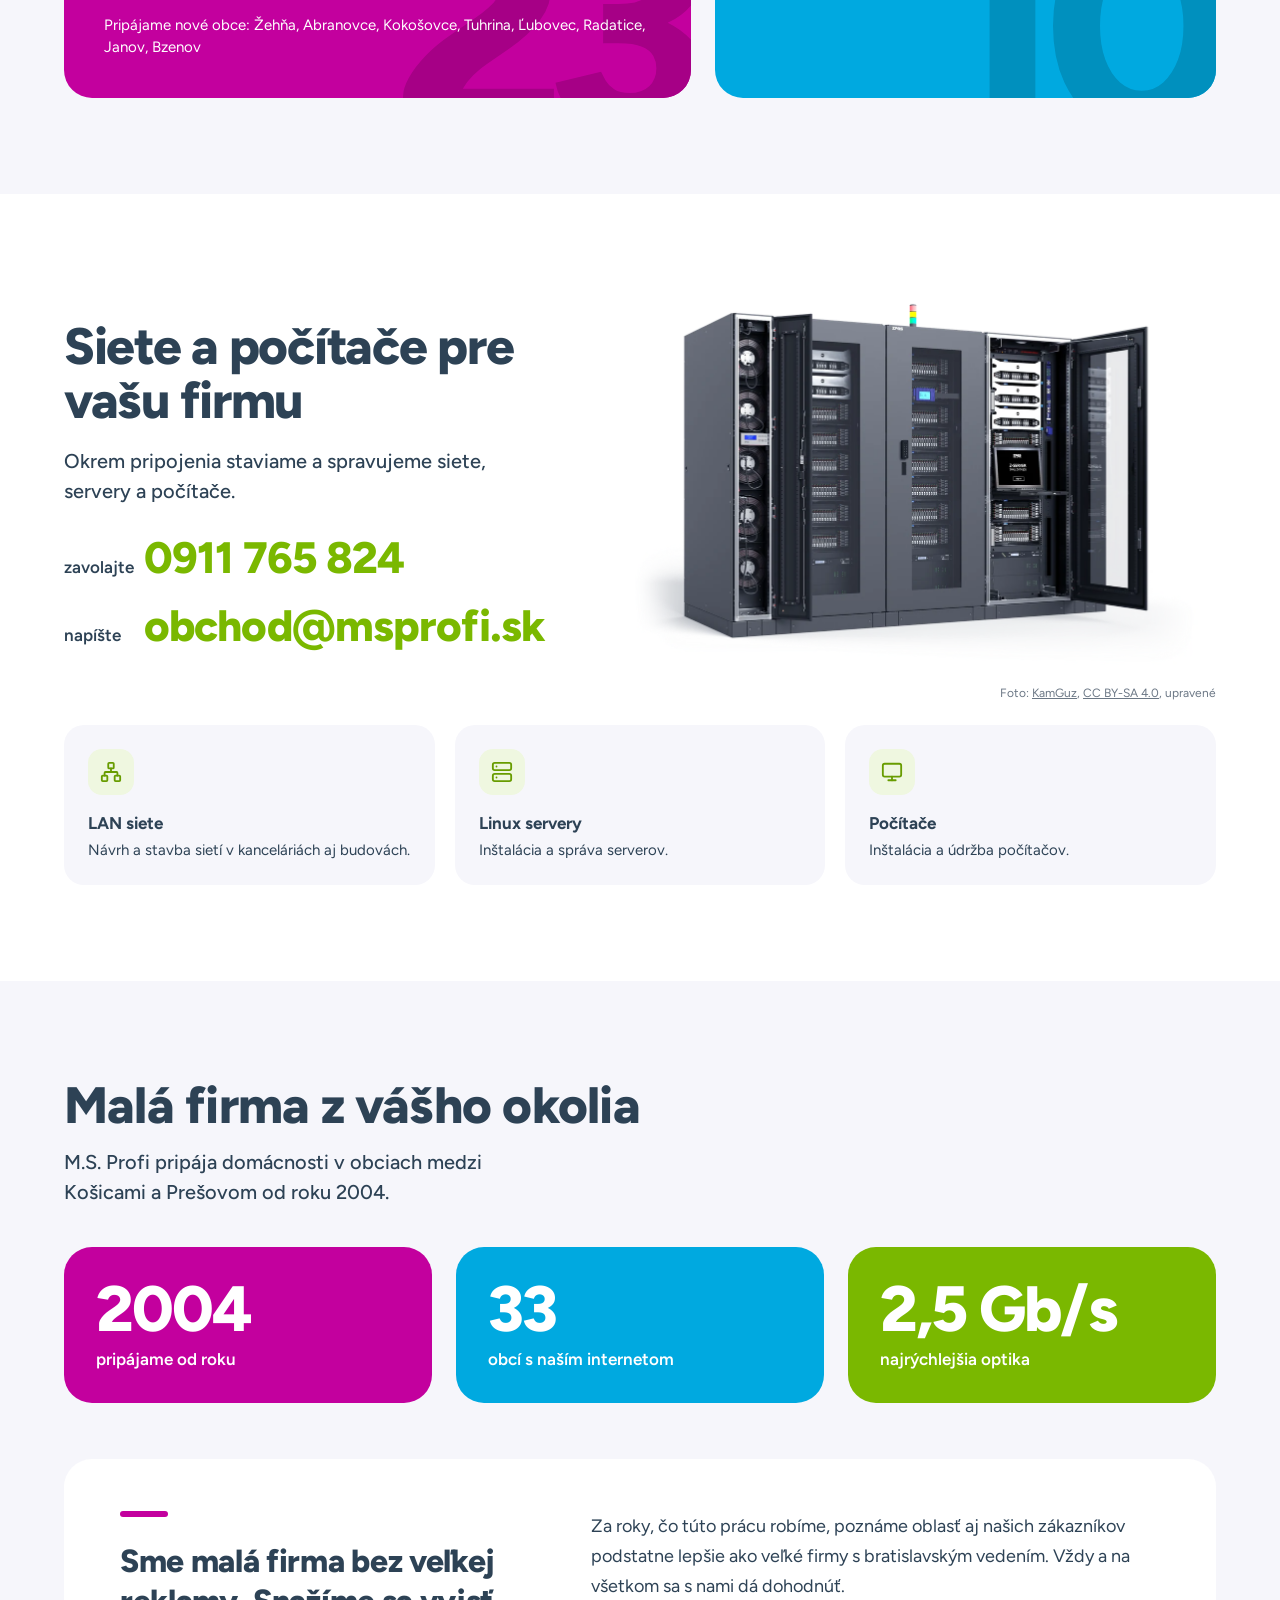
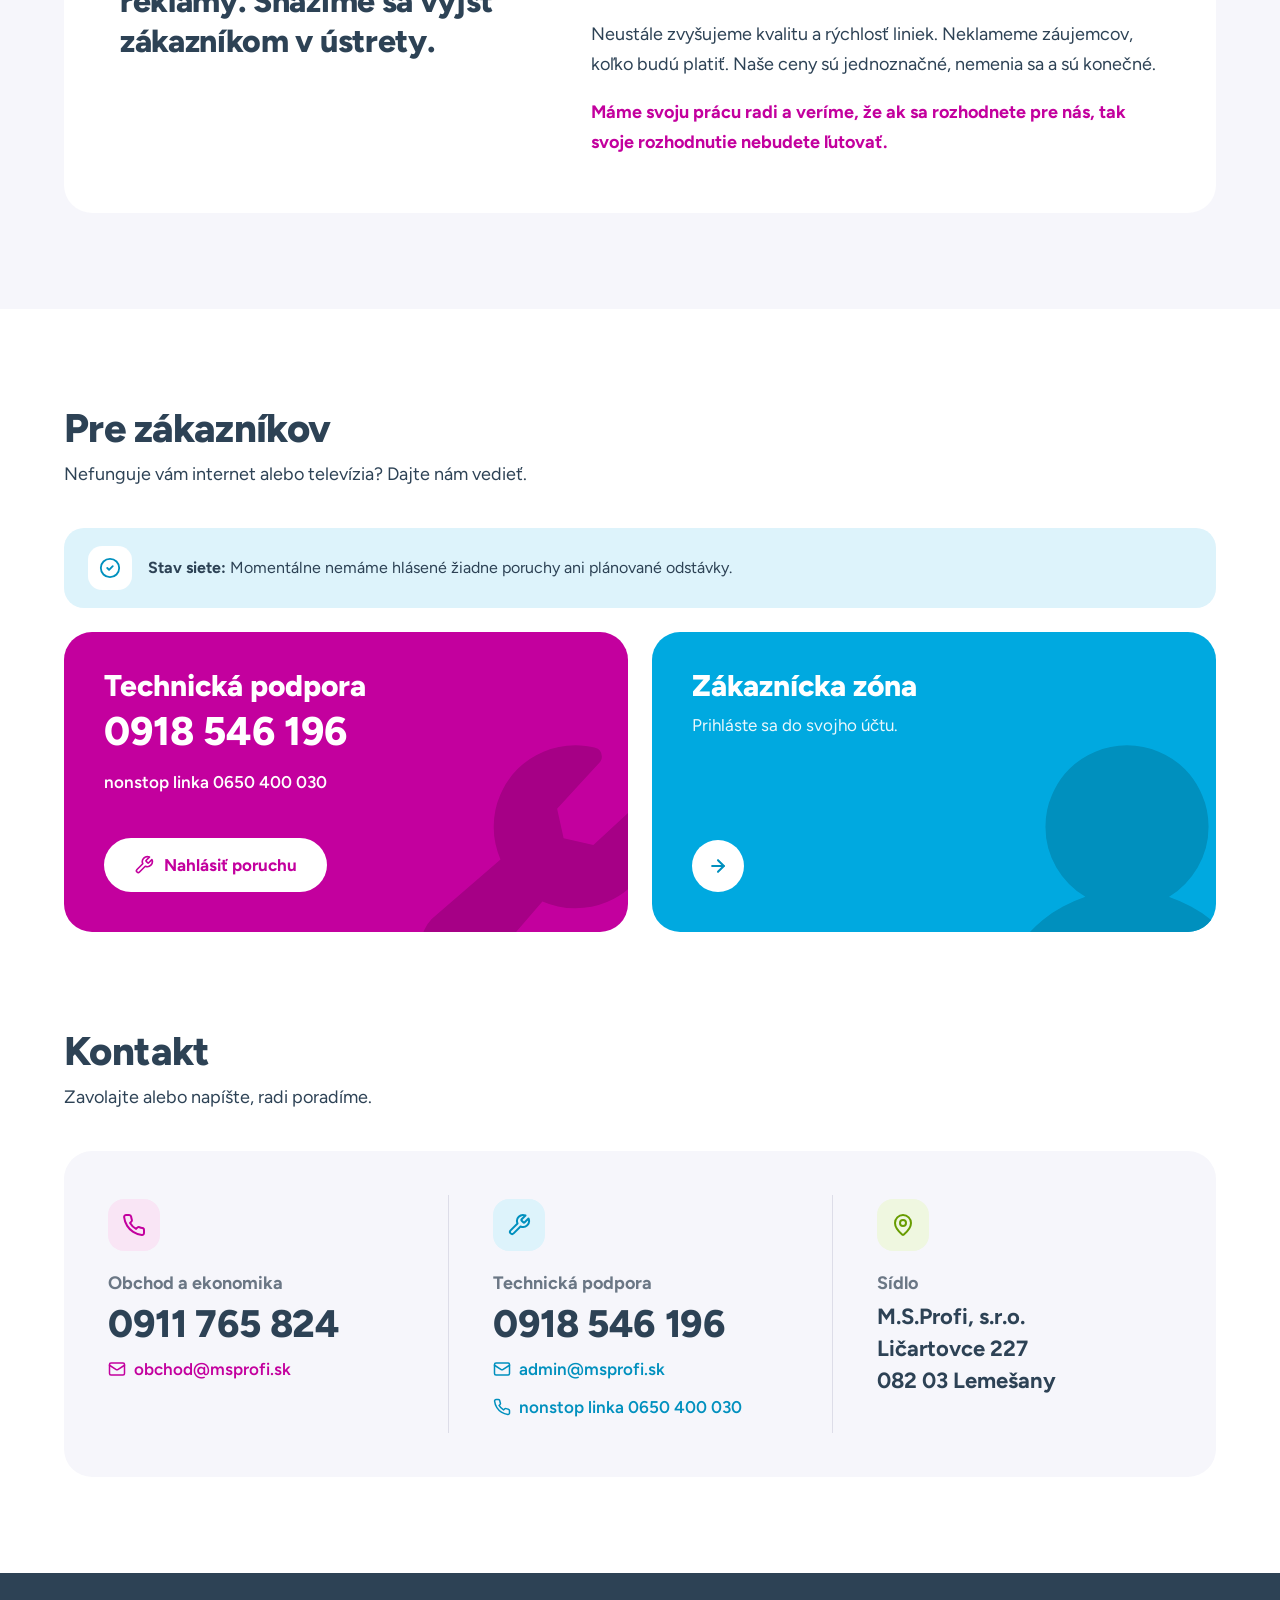
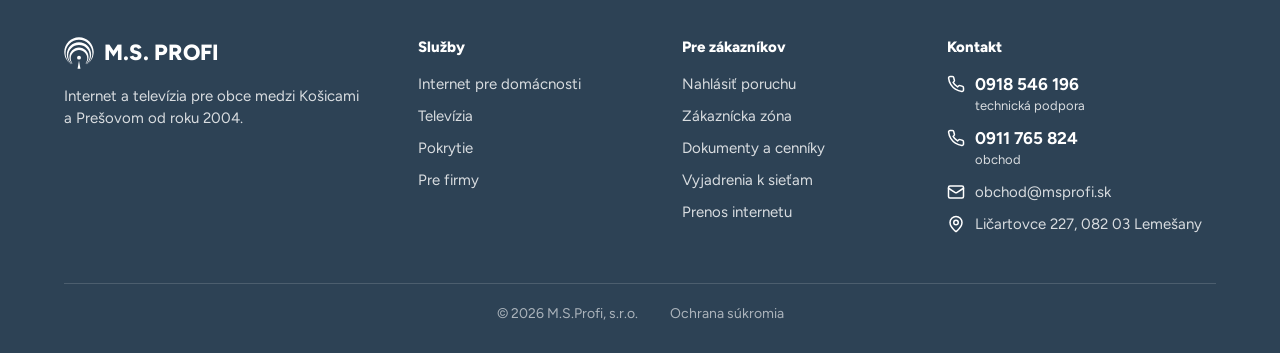
==== commit 60b17565: "M.S. Profi: Kontakt ako vizitka, text v pätičke v strede, tlačidlá na stiahnutie, ďalšie obce v Pokr" ====
--- a/index.html
+++ b/index.html
@@ -18,7 +18,7 @@
     <link rel="icon" href="img/ms-profi-znak.svg" type="image/svg+xml">
     <link rel="apple-touch-icon" href="img/apple-touch-icon.png">
     <link rel="preload" href="fonts/figtree-latin.woff2" as="font" type="font/woff2" crossorigin>
-    <link rel="stylesheet" href="css/style.css?v=72007a46">
+    <link rel="stylesheet" href="css/style.css?v=81b4a908">
 </head>
 <body>
     <div class="horny-riadok">
@@ -101,8 +101,8 @@
                     <img src="img/internet-zariadenia.webp" alt="Internet v počítači, tablete aj mobile" width="1200" height="947" loading="lazy">
                 </div>
                 <ul class="vyhody">
-                    <li><span class="vyhoda-ikona"><svg class="ikona" viewBox="0 0 24 24" aria-hidden="true"><path d="m12 14 4-4"/><path d="M3.34 19a10 10 0 1 1 17.32 0"/></svg></span><strong>Optika až 2,5 Gb/s</strong>Priamo do domu v 21 obciach.</li>
-                    <li><span class="vyhoda-ikona"><svg class="ikona" viewBox="0 0 24 24" aria-hidden="true"><path d="M12 20h.01"/><path d="M2 8.82a15 15 0 0 1 20 0"/><path d="M5 12.859a10 10 0 0 1 14 0"/><path d="M8.5 16.429a5 5 0 0 1 7 0"/></svg></span><strong>Bezdrôtovo až 30 Mb/s</strong>V 2 obciach, kam optika ešte nevedie.</li>
+                    <li><span class="vyhoda-ikona"><svg class="ikona" viewBox="0 0 24 24" aria-hidden="true"><path d="m12 14 4-4"/><path d="M3.34 19a10 10 0 1 1 17.32 0"/></svg></span><strong>Optika až 2,5 Gb/s</strong>Priamo do domu v 23 obciach.</li>
+                    <li><span class="vyhoda-ikona"><svg class="ikona" viewBox="0 0 24 24" aria-hidden="true"><path d="M12 20h.01"/><path d="M2 8.82a15 15 0 0 1 20 0"/><path d="M5 12.859a10 10 0 0 1 14 0"/><path d="M8.5 16.429a5 5 0 0 1 7 0"/></svg></span><strong>Bezdrôtovo až 30 Mb/s</strong>V 10 obciach, kam optika ešte nevedie.</li>
                     <li><span class="vyhoda-ikona"><svg class="ikona" viewBox="0 0 24 24" aria-hidden="true"><path d="M4 14a1 1 0 0 1-.78-1.63l9.9-10.2a.5.5 0 0 1 .86.46l-1.92 6.02A1 1 0 0 0 13 10h7a1 1 0 0 1 .78 1.63l-9.9 10.2a.5.5 0 0 1-.86-.46l1.92-6.02A1 1 0 0 0 11 14z"/></svg></span><strong>Bez spomaľovania</strong>Na optike rýchlosť neznižujeme ani po veľkom prenose dát.</li>
                     <li><span class="vyhoda-ikona"><svg class="ikona" viewBox="0 0 24 24" aria-hidden="true"><path d="M14.7 6.3a1 1 0 0 0 0 1.4l1.6 1.6a1 1 0 0 0 1.4 0l3.77-3.77a6 6 0 0 1-7.94 7.94l-6.91 6.91a2.12 2.12 0 0 1-3-3l6.91-6.91a6 6 0 0 1 7.94-7.94l-3.76 3.76z"/></svg></span><strong>Inštalácia technikom</strong>Pripojenie vám zapojí a nastaví náš technik.</li>
                 </ul>
@@ -137,9 +137,9 @@
                 </div>
                 <div class="pokrytie-karty">
                                                             <div class="pokrytie-karta pokrytie-optika">
-                        <span class="pokrytie-cislo" aria-hidden="true">21</span>
+                        <span class="pokrytie-cislo" aria-hidden="true">23</span>
                         <h3>Optika</h3>
-                        <p class="pocet">21 obcí · až 2,5 Gb/s</p>
+                        <p class="pocet">23 obcí · až 2,5 Gb/s</p>
                         <ul class="obce">
                                                         <li><a href="https://www.nuo.sk/msprofi#filter">Bačkovík</a></li>
                                                         <li><a href="https://www.nuo.sk/msprofi#filter">Brestov</a></li>
@@ -152,10 +152,12 @@
                                                         <li><a href="https://www.nuo.sk/msprofi#filter">Klenov</a></li>
                                                         <li><a href="https://www.nuo.sk/msprofi#filter">Kráľovce</a></li>
                                                         <li><a href="https://www.nuo.sk/msprofi#filter">Lemešany</a></li>
+                                                        <li><a href="https://www.nuo.sk/msprofi#filter">Ličartovce</a></li>
                                                         <li><a href="https://www.nuo.sk/msprofi#filter">Miklušovce</a></li>
                                                         <li><a href="https://www.nuo.sk/msprofi#filter">Mirkovce</a></li>
                                                         <li><a href="https://www.nuo.sk/msprofi#filter">Nová Polhora</a></li>
                                                         <li><a href="https://www.nuo.sk/msprofi#filter">Obišovce</a></li>
+                                                        <li><a href="https://www.nuo.sk/msprofi#filter">Ploské</a></li>
                                                         <li><a href="https://www.nuo.sk/msprofi#filter">Sedlice</a></li>
                                                         <li><a href="https://www.nuo.sk/msprofi#filter">Suchá Dolina</a></li>
                                                         <li><a href="https://www.nuo.sk/msprofi#filter">Šarišské Bohdanovce</a></li>
@@ -166,11 +168,19 @@
                                                 <p class="pripravujeme">Pripájame nové obce: Žehňa, Abranovce, Kokošovce, Tuhrina, Ľubovec, Radatice, Janov, Bzenov</p>
                                             </div>
                                                             <div class="pokrytie-karta pokrytie-bezdrot">
-                        <span class="pokrytie-cislo" aria-hidden="true">2</span>
+                        <span class="pokrytie-cislo" aria-hidden="true">10</span>
                         <h3>Bezdrôtovo</h3>
-                        <p class="pocet">2 obce · až 30 Mb/s</p>
+                        <p class="pocet">10 obcí · až 30 Mb/s</p>
                         <ul class="obce">
+                                                        <li><a href="https://www.nuo.sk/msprofi#filter">Brežany</a></li>
+                                                        <li><a href="https://www.nuo.sk/msprofi#filter">Dúbrava</a></li>
+                                                        <li><a href="https://www.nuo.sk/msprofi#filter">Krásna nad Hornádom</a></li>
+                                                        <li><a href="https://www.nuo.sk/msprofi#filter">Kvačany</a></li>
                                                         <li><a href="https://www.nuo.sk/msprofi#filter">Kysak</a></li>
+                                                        <li><a href="https://www.nuo.sk/msprofi#filter">Nereše</a></li>
+                                                        <li><a href="https://www.nuo.sk/msprofi#filter">Rokycany</a></li>
+                                                        <li><a href="https://www.nuo.sk/msprofi#filter">Sokoľ</a></li>
+                                                        <li><a href="https://www.nuo.sk/msprofi#filter">Šarišské Lužianky</a></li>
                                                         <li><a href="https://www.nuo.sk/msprofi#filter">Žipov</a></li>
                                                     </ul>
                                             </div>
@@ -206,7 +216,7 @@
                 </div>
                 <div class="o-nas-cisla">
                     <p class="o-nas-cislo"><strong>2004</strong>pripájame od roku</p>
-                    <p class="o-nas-cislo"><strong>23</strong>obcí s naším internetom</p>
+                    <p class="o-nas-cislo"><strong>33</strong>obcí s naším internetom</p>
                     <p class="o-nas-cislo"><strong>2,5 Gb/s</strong>najrýchlejšia optika</p>
                 </div>
                 <div class="o-nas-text">
@@ -235,7 +245,7 @@
                         <svg class="zakaznik-ikona" viewBox="0 0 1024 1024" aria-hidden="true"><path d="M928 384Q928 384 928 384L928 384Q928 384 928 384Q928 444 905 496Q883 549 844 588L844 588Q805 627 752 650Q700 672 640 672Q609 672 579 665.5L579 665.5Q549 659 522 647L524 648L316 889Q316 889 315.5 889.5L315.5 889.5Q315 890 314 891Q297 908 273.5 918L273.5 918Q250 928 224 928Q171 928 133.5 890.5L133.5 890.5Q96 853 96 800Q96 774 106 750.5L106 750.5Q116 727 133 710L133 710Q134 709 134.5 708.5L134.5 708.5Q135 708 135 708L376 500Q365 474 358.5 445L358.5 445Q352 416 352 384Q352 325 375 272Q397 220 436 180.5L436 180.5Q475 141 528 119Q580 96 640 96Q659 96 677 98.5L677 98.5Q695 101 712 105L710 105Q721 107 727.5 115.5L727.5 115.5Q734 124 734 136Q734 142 732 147.5L732 147.5Q730 153 726 157L726 157L576 320L599 425L704 448L867 298Q871 294 876.5 291.5L876.5 291.5Q882 289 888 289Q900 289 908.5 296L908.5 296Q917 303 919 313L919 314Q923 329 925.5 347L925.5 347Q928 365 928 384Q928 384 928 384L928 384Q928 384 928 384L928 384L928 384Z"/></svg>
                         <h3>Technická podpora</h3>
                         <a class="zakaznik-telefon" href="tel:+421918546196">0918 546 196</a>
-                        <a class="zakaznik-nonstop" href="tel:+421650400030">nonstop linka 0650 400 030</a>
+                        <a class="zakaznik-nonstop" href="tel:+421650400030">nonstop linka 0650&nbsp;400&nbsp;030</a>
                         <button class="btn" type="button" id="porucha-tlacidlo" aria-expanded="false" aria-controls="porucha"><svg class="ikona" viewBox="0 0 24 24" aria-hidden="true"><path d="M14.7 6.3a1 1 0 0 0 0 1.4l1.6 1.6a1 1 0 0 0 1.4 0l3.77-3.77a6 6 0 0 1-7.94 7.94l-6.91 6.91a2.12 2.12 0 0 1-3-3l6.91-6.91a6 6 0 0 1 7.94-7.94l-3.76 3.76z"/></svg>Nahlásiť poruchu</button>
                     </div>
                     <a class="zakaznik-karta zakaznik-zona" href="https://customer.msprofi.sk">
@@ -272,20 +282,20 @@
                 </div>
                 <div class="kontakty">
                     <div class="kontakt kontakt-ruzovy">
-                        <svg class="kontakt-ikona" viewBox="0 0 1024 1024" aria-hidden="true"><path d="M928 700Q922 742 902 778Q883 814 853 840L853 840Q823 866 785 881Q747 896 704 896Q704 896 704 896L704 896Q704 896 704 896L704 896Q585 896 480 851Q375 805 297 727L297 727Q219 649 173 544Q128 439 128 320Q128 320 128 320L128 320Q128 320 128 320Q128 277 143 239Q158 201 184 171L184 171Q210 141 246 122Q281 102 323 97L324 96Q325 96 327 96L327 96Q329 96 331 96Q351 96 367 106.5L367 106.5Q383 117 390 134L390 135L475 323L475 324Q477 329 478.5 335.5L478.5 335.5Q480 342 480 349Q480 359 477 368L477 368Q474 377 469 384L470 384Q469 385 468.5 385.5L468.5 385.5Q468 386 467 387L384 486Q406 531 449.5 574L449.5 574Q493 617 539 640L637 557Q637 556 638 555.5L638 555.5Q639 555 640 555L640 555Q647 550 656 547L656 547Q665 544 675 544Q682 544 688.5 545.5L688.5 545.5Q695 547 701 549L700 549L701 549L889 634Q907 641 917.5 657L917.5 657Q928 673 928 693Q928 695 928 697L928 697Q928 699 927 701L928 700L928 700Z"/></svg>
+                        <span class="kontakt-znak"><svg class="ikona" viewBox="0 0 24 24" aria-hidden="true"><path d="M22 16.92v3a2 2 0 0 1-2.18 2 19.79 19.79 0 0 1-8.63-3.07 19.5 19.5 0 0 1-6-6 19.79 19.79 0 0 1-3.07-8.67A2 2 0 0 1 4.11 2h3a2 2 0 0 1 2 1.72 12.84 12.84 0 0 0 .7 2.81 2 2 0 0 1-.45 2.11L8.09 9.91a16 16 0 0 0 6 6l1.27-1.27a2 2 0 0 1 2.11-.45 12.84 12.84 0 0 0 2.81.7A2 2 0 0 1 22 16.92z"/></svg></span>
                         <h3>Obchod a ekonomika</h3>
                         <a class="kontakt-telefon" href="tel:+421911765824">0911 765 824</a>
                         <a class="kontakt-mail" href="mailto:obchod@msprofi.sk"><svg class="ikona" viewBox="0 0 24 24" aria-hidden="true"><rect width="20" height="16" x="2" y="4" rx="2"/><path d="m22 7-8.97 5.7a1.94 1.94 0 0 1-2.06 0L2 7"/></svg>obchod@msprofi.sk</a>
                     </div>
                     <div class="kontakt kontakt-modry">
-                        <svg class="kontakt-ikona" viewBox="0 0 1024 1024" aria-hidden="true"><path d="M928 512L928 832Q928 898 881 945L881 945Q834 992 768 992L768 992L544 992Q531 992 521.5 982.5L521.5 982.5Q512 973 512 960Q512 947 521.5 937.5L521.5 937.5Q531 928 544 928L544 928L768 928Q808 928 836 900L836 900Q864 872 864 832L864 832L768 832Q728 832 700 804L700 804Q672 776 672 736L672 736L672 576Q672 536 700 508L700 508Q728 480 768 480L768 480L863 480Q856 412 826 354Q797 296 750 252.5L750 252.5Q703 209 642 185Q581 160 512 160Q439 160 375.5 187.5L375.5 187.5Q312 215 264 262L264 262Q221 304 194 359.5L194 359.5Q167 415 162 479L161 480L256 480Q296 480 324 508L324 508Q352 536 352 576L352 576L352 736Q352 776 324 804L324 804Q296 832 256 832L256 832L192 832Q152 832 124 804L124 804Q96 776 96 736L96 736L96 512Q96 426 129 350Q162 274 218.5 217.5L218.5 217.5Q275 161 350 129Q426 96 512 96Q556 96 597 105Q638 113 675 129L675 129Q712 145 746 168Q779 190 808 219L808 219Q835 247 858 280Q880 313 895.5 350L895.5 350Q911 387 920 427Q928 468 928 510Q928 511 928 511.5L928 511.5Q928 512 928 512L928 512L928 512Z"/></svg>
+                        <span class="kontakt-znak"><svg class="ikona" viewBox="0 0 24 24" aria-hidden="true"><path d="M14.7 6.3a1 1 0 0 0 0 1.4l1.6 1.6a1 1 0 0 0 1.4 0l3.77-3.77a6 6 0 0 1-7.94 7.94l-6.91 6.91a2.12 2.12 0 0 1-3-3l6.91-6.91a6 6 0 0 1 7.94-7.94l-3.76 3.76z"/></svg></span>
                         <h3>Technická podpora</h3>
                         <a class="kontakt-telefon" href="tel:+421918546196">0918 546 196</a>
                         <a class="kontakt-mail" href="mailto:admin@msprofi.sk"><svg class="ikona" viewBox="0 0 24 24" aria-hidden="true"><rect width="20" height="16" x="2" y="4" rx="2"/><path d="m22 7-8.97 5.7a1.94 1.94 0 0 1-2.06 0L2 7"/></svg>admin@msprofi.sk</a>
-                        <a class="kontakt-mail kontakt-nonstop" href="tel:+421650400030"><svg class="ikona" viewBox="0 0 24 24" aria-hidden="true"><path d="M22 16.92v3a2 2 0 0 1-2.18 2 19.79 19.79 0 0 1-8.63-3.07 19.5 19.5 0 0 1-6-6 19.79 19.79 0 0 1-3.07-8.67A2 2 0 0 1 4.11 2h3a2 2 0 0 1 2 1.72 12.84 12.84 0 0 0 .7 2.81 2 2 0 0 1-.45 2.11L8.09 9.91a16 16 0 0 0 6 6l1.27-1.27a2 2 0 0 1 2.11-.45 12.84 12.84 0 0 0 2.81.7A2 2 0 0 1 22 16.92z"/></svg>nonstop linka 0650 400 030</a>
+                        <a class="kontakt-mail kontakt-nonstop" href="tel:+421650400030"><svg class="ikona" viewBox="0 0 24 24" aria-hidden="true"><path d="M22 16.92v3a2 2 0 0 1-2.18 2 19.79 19.79 0 0 1-8.63-3.07 19.5 19.5 0 0 1-6-6 19.79 19.79 0 0 1-3.07-8.67A2 2 0 0 1 4.11 2h3a2 2 0 0 1 2 1.72 12.84 12.84 0 0 0 .7 2.81 2 2 0 0 1-.45 2.11L8.09 9.91a16 16 0 0 0 6 6l1.27-1.27a2 2 0 0 1 2.11-.45 12.84 12.84 0 0 0 2.81.7A2 2 0 0 1 22 16.92z"/></svg>nonstop linka 0650&nbsp;400&nbsp;030</a>
                     </div>
                     <div class="kontakt kontakt-sidlo">
-                        <svg class="kontakt-ikona" viewBox="0 0 1024 1024" aria-hidden="true"><path d="M512 64Q439 64 375 92Q311 119 263 167L263 167Q215 215 188 279Q160 343 160 416L160 416Q160 529 210 626Q260 723 321.5 794.5L321.5 794.5Q383 866 436 908Q489 951 494 954Q497 957 502 958.5L502 958.5Q507 960 512 960Q517 960 522 958.5L522 958.5Q527 957 530 954L530 954Q535 951 588 908Q641 866 702.5 794.5L702.5 794.5Q764 723 814 626Q864 529 864 416Q864 343 836 279Q809 215 761 167L761 167Q713 119 649 92Q585 64 512 64L512 64L512 64ZM512 288Q565 288 602.5 325.5L602.5 325.5Q640 363 640 416Q640 469 602.5 506.5L602.5 506.5Q565 544 512 544Q459 544 421.5 506.5L421.5 506.5Q384 469 384 416L384 416Q384 363 421.5 325.5L421.5 325.5Q459 288 512 288L512 288Z"/></svg>
+                        <span class="kontakt-znak"><svg class="ikona" viewBox="0 0 24 24" aria-hidden="true"><path d="M20 10c0 4.993-5.539 10.193-7.399 11.799a1 1 0 0 1-1.202 0C9.539 20.193 4 14.993 4 10a8 8 0 0 1 16 0"/><circle cx="12" cy="10" r="3"/></svg></span>
                         <h3>Sídlo</h3>
                         <p class="kontakt-adresa">M.S.Profi, s.r.o.<br>Ličartovce 227<br>082 03 Lemešany</p>
                     </div>
--- a/css/style.css
+++ b/css/style.css
@@ -850,42 +850,42 @@
 .kontakty {
     display: grid;
     grid-template-columns: repeat(3, minmax(0, 1fr));
-    gap: 24px;
+    padding: 44px 0;
+    border-radius: 28px;
+    background: var(--gray);
 }
 
 .kontakt {
-    position: relative;
-    z-index: 0;
-    overflow: hidden;
-    min-height: 270px;
-    padding: 32px 36px 36px;
-    border-radius: 28px;
-    color: #fff;
-}
-
-.kontakt-ruzovy { background: var(--cyan); }
-.kontakt-modry { background: var(--blue); }
-.kontakt-sidlo { background: var(--gray); color: var(--base); }
-
-.kontakt-ikona {
-    position: absolute;
-    z-index: -1;
-    right: -56px;
-    bottom: -76px;
-    width: 270px;
-    height: 270px;
-}
-
-.kontakt-ruzovy .kontakt-ikona { fill: #A60086; }
-.kontakt-modry .kontakt-ikona { fill: #0090BE; }
-.kontakt-sidlo .kontakt-ikona { fill: #E8E8F1; }
+    padding: 4px 44px;
+    color: var(--base);
+}
+
+.kontakt + .kontakt { border-left: 1px solid #DDDDE8; }
+
+.kontakt-znak {
+    display: flex;
+    align-items: center;
+    justify-content: center;
+    width: 52px;
+    height: 52px;
+    margin-bottom: 20px;
+    border-radius: 16px;
+}
+
+.kontakt-znak .ikona { width: 24px; height: 24px; }
+.kontakt-ruzovy .kontakt-znak { background: var(--tint-ruzova); color: var(--cyan); }
+.kontakt-modry .kontakt-znak { background: var(--tint-modra); color: #0090BE; }
+.kontakt-sidlo .kontakt-znak { background: var(--tint-zelena); color: #689C00; }
+.kontakt h3 { color: var(--muted); }
 
 .kontakt a { color: inherit; text-decoration: none; }
 .kontakt a:hover { text-decoration: underline; }
+.kontakt-ruzovy .kontakt-mail { color: var(--cyan); }
+.kontakt-modry .kontakt-mail { color: #0090BE; }
 
 .kontakt-telefon {
     display: block;
-    margin: 12px 0 8px;
+    margin: 6px 0 10px;
     font-size: clamp(30px, 3vw, 40px);
     line-height: 46px;
     font-weight: 800;
@@ -907,7 +907,7 @@
 .kontakt-mail .ikona { width: 18px; height: 18px; }
 
 .kontakt-adresa {
-    margin: 12px 0 0;
+    margin: 6px 0 0;
     font-size: 22px;
     line-height: 32px;
     font-weight: 700;
@@ -961,6 +961,10 @@
     left: 24px;
     right: 24px;
     border-top: 1px solid rgba(255, 255, 255, 0.15);
+}
+
+@media (max-width: 1360px) {
+    .paticka .paticka-spodok { justify-content: center; gap: 32px; }
 }
 
 .podstranka-hlava { padding: 38px 0 42px; background: var(--gray); }
@@ -1060,9 +1064,21 @@
 }
 
 .bok-karta p { margin: 0 0 24px; font-size: 16px; line-height: 24px; opacity: 0.92; }
-.bok-karta .btn { background: #fff; color: var(--cyan); text-align: left; }
+.bok-karta .btn {
+    display: flex;
+    width: 100%;
+    justify-content: flex-start;
+    gap: 10px;
+    padding: 15px 20px;
+    background: #fff;
+    font-size: 16px;
+    line-height: 22px;
+    color: var(--cyan);
+    text-align: left;
+}
+
 .bok-karta .btn:hover { background: var(--tint-ruzova); }
-.bok-karta .btn .ikona { color: var(--cyan); }
+.bok-karta .btn .ikona { flex: none; color: var(--cyan); }
 
 .tabulka-obal { margin: 8px 0 14px; border: 1px solid var(--border); border-radius: 20px; overflow-x: auto; }
 
@@ -1114,6 +1130,7 @@
     .menu.je-otvorene { display: flex; }
     .menu a:not(.btn) { padding: 14px 0; border-bottom: 1px solid var(--border); }
     .menu .btn { margin-top: 16px; }
+    .kontakt { padding: 4px 28px; }
 }
 
 @media (max-width: 1000px) {
@@ -1131,8 +1148,12 @@
     .dvojica .vyhody { order: 3; margin-top: 32px; grid-template-columns: repeat(2, minmax(0, 1fr)); }
     .pokrytie-karty { grid-template-columns: 1fr; }
     .pokrytie-karta { min-height: 0; }
-    .kontakty { grid-template-columns: 1fr 1fr; }
-    .kontakt-sidlo { grid-column: 1 / -1; min-height: 0; }
+    .kontakty { grid-template-columns: 1fr 1fr; padding: 8px 36px; }
+    .kontakt { padding: 28px 0; }
+    .kontakt-ruzovy { padding-right: 36px; }
+    .kontakt-modry { padding-left: 36px; }
+    .kontakt-sidlo { grid-column: 1 / -1; border-top: 1px solid #DDDDE8; }
+    .kontakt + .kontakt-sidlo { border-left: 0; }
     .paticka-stlpce { grid-template-columns: 1fr 1fr; }
     .hero-riadok { flex-direction: column; align-items: flex-start; gap: 6px; }
     .hero-riadok p { text-align: left; }
@@ -1145,6 +1166,9 @@
 @media (max-width: 760px) {
     .dlazdice { grid-template-columns: 1fr; gap: 16px; }
     .dokumenty, .kontakty, .karty-zakaznik { grid-template-columns: 1fr; }
+    .kontakty { padding: 8px 28px; }
+    .kontakt-ruzovy, .kontakt-modry { padding: 28px 0; }
+    .kontakt + .kontakt { border-left: 0; border-top: 1px solid #DDDDE8; }
 }
 
 @media (max-width: 760px) {
@@ -1212,11 +1236,11 @@
     #firmy .od-cena-suma { font-size: min(34px, 9.4vw); }
     .dvojica-text .btn { width: 100%; }
     .porucha-obal .btn { width: 100%; }
-    .kontakt { min-height: 0; padding: 26px 24px 30px; border-radius: 22px; }
-    .kontakt-ikona { width: 190px; height: 190px; right: -40px; bottom: -54px; }
+    .kontakty { padding: 4px 24px; border-radius: 22px; }
+    .kontakt, .kontakt-ruzovy, .kontakt-modry { padding: 26px 0; }
     .kontakt-telefon { font-size: 34px; line-height: 40px; }
     .paticka-stlpce { grid-template-columns: 1fr; gap: 28px; padding-top: 44px; padding-bottom: 32px; }
-    .paticka .paticka-spodok { flex-direction: column; gap: 6px; }
+    .paticka .paticka-spodok { flex-direction: column; align-items: center; gap: 6px; text-align: center; }
     .paticka-spodok::before { left: 16px; right: 16px; }
     .podstranka-hlava { padding: 28px 0; }
     .podstranka-hlava h1 { font-size: 34px; }
@@ -1227,7 +1251,6 @@
     .tabulka { font-size: 15px; }
     .tabulka th, .tabulka td { padding: 12px; }
     .bok-karta { padding: 26px 24px 30px; border-radius: 22px; }
-    .bok-karta .btn { width: 100%; }
 }
 
 .na-vrch {
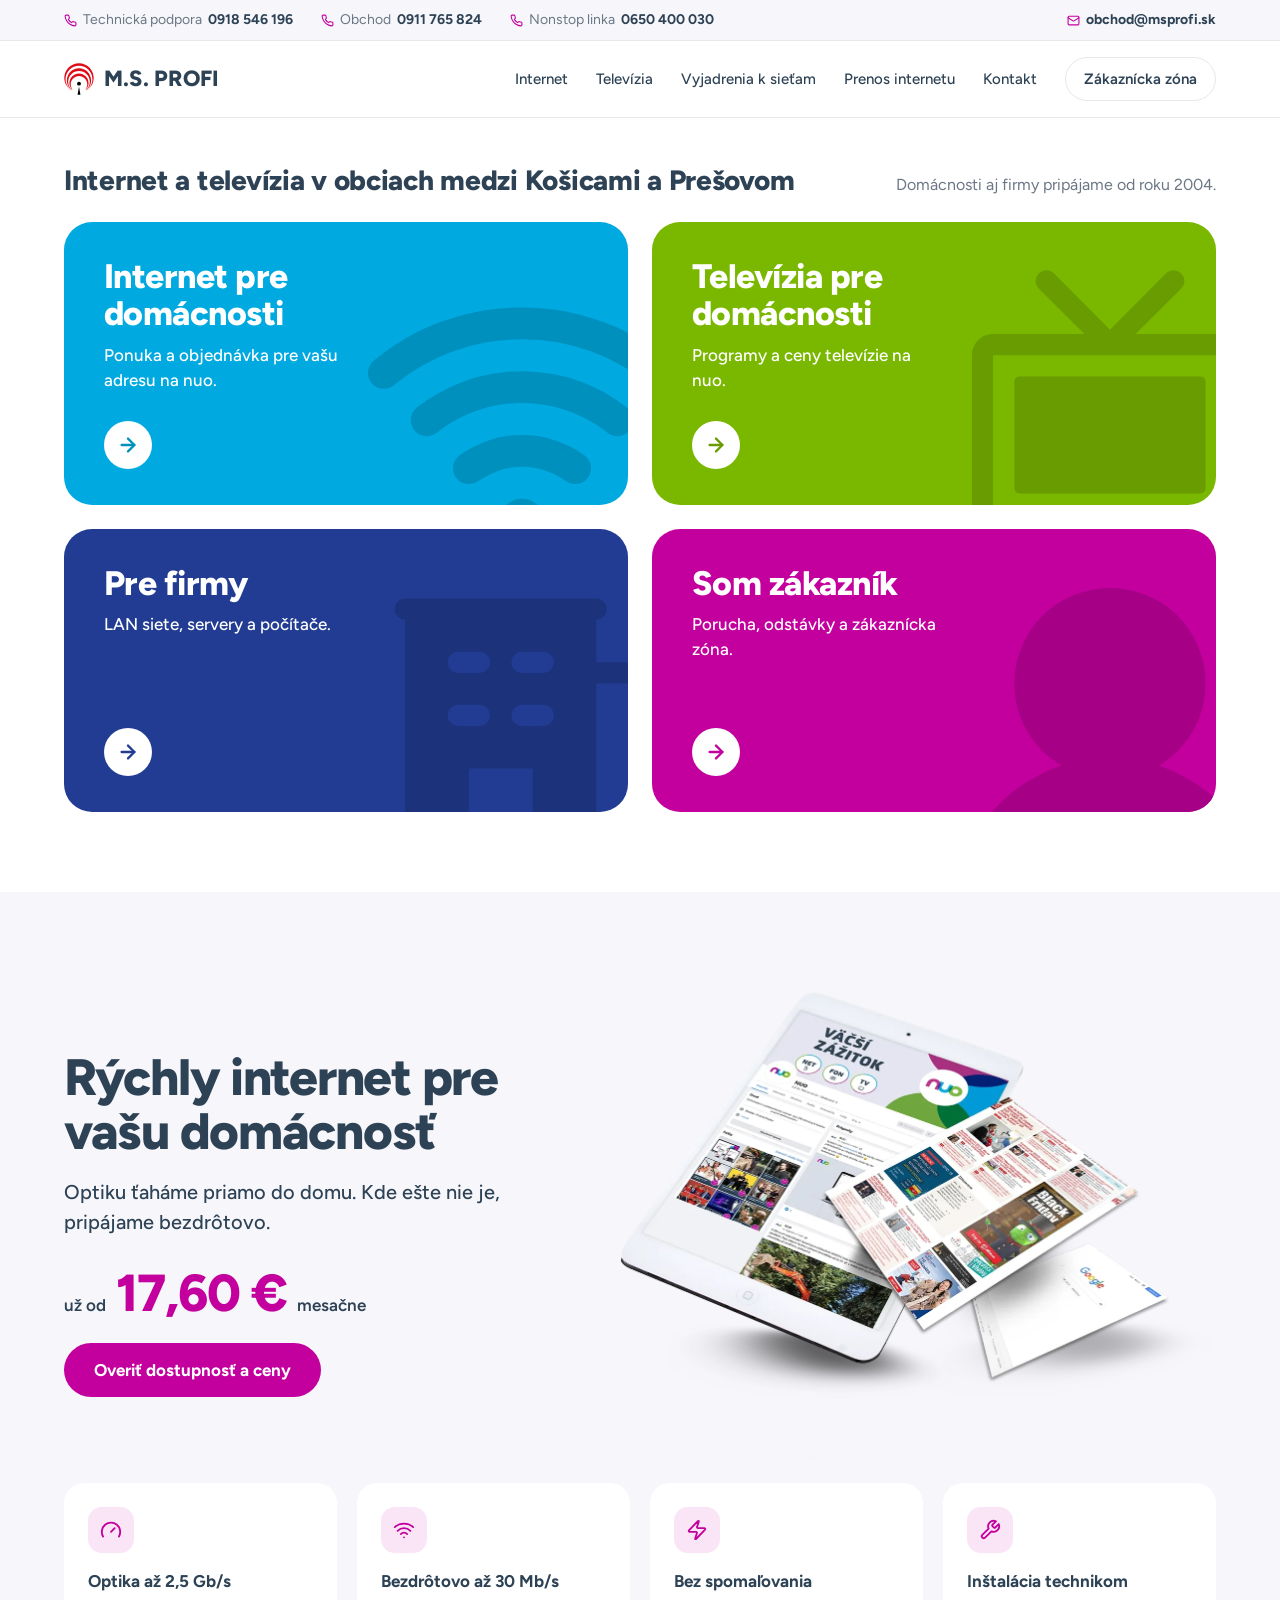
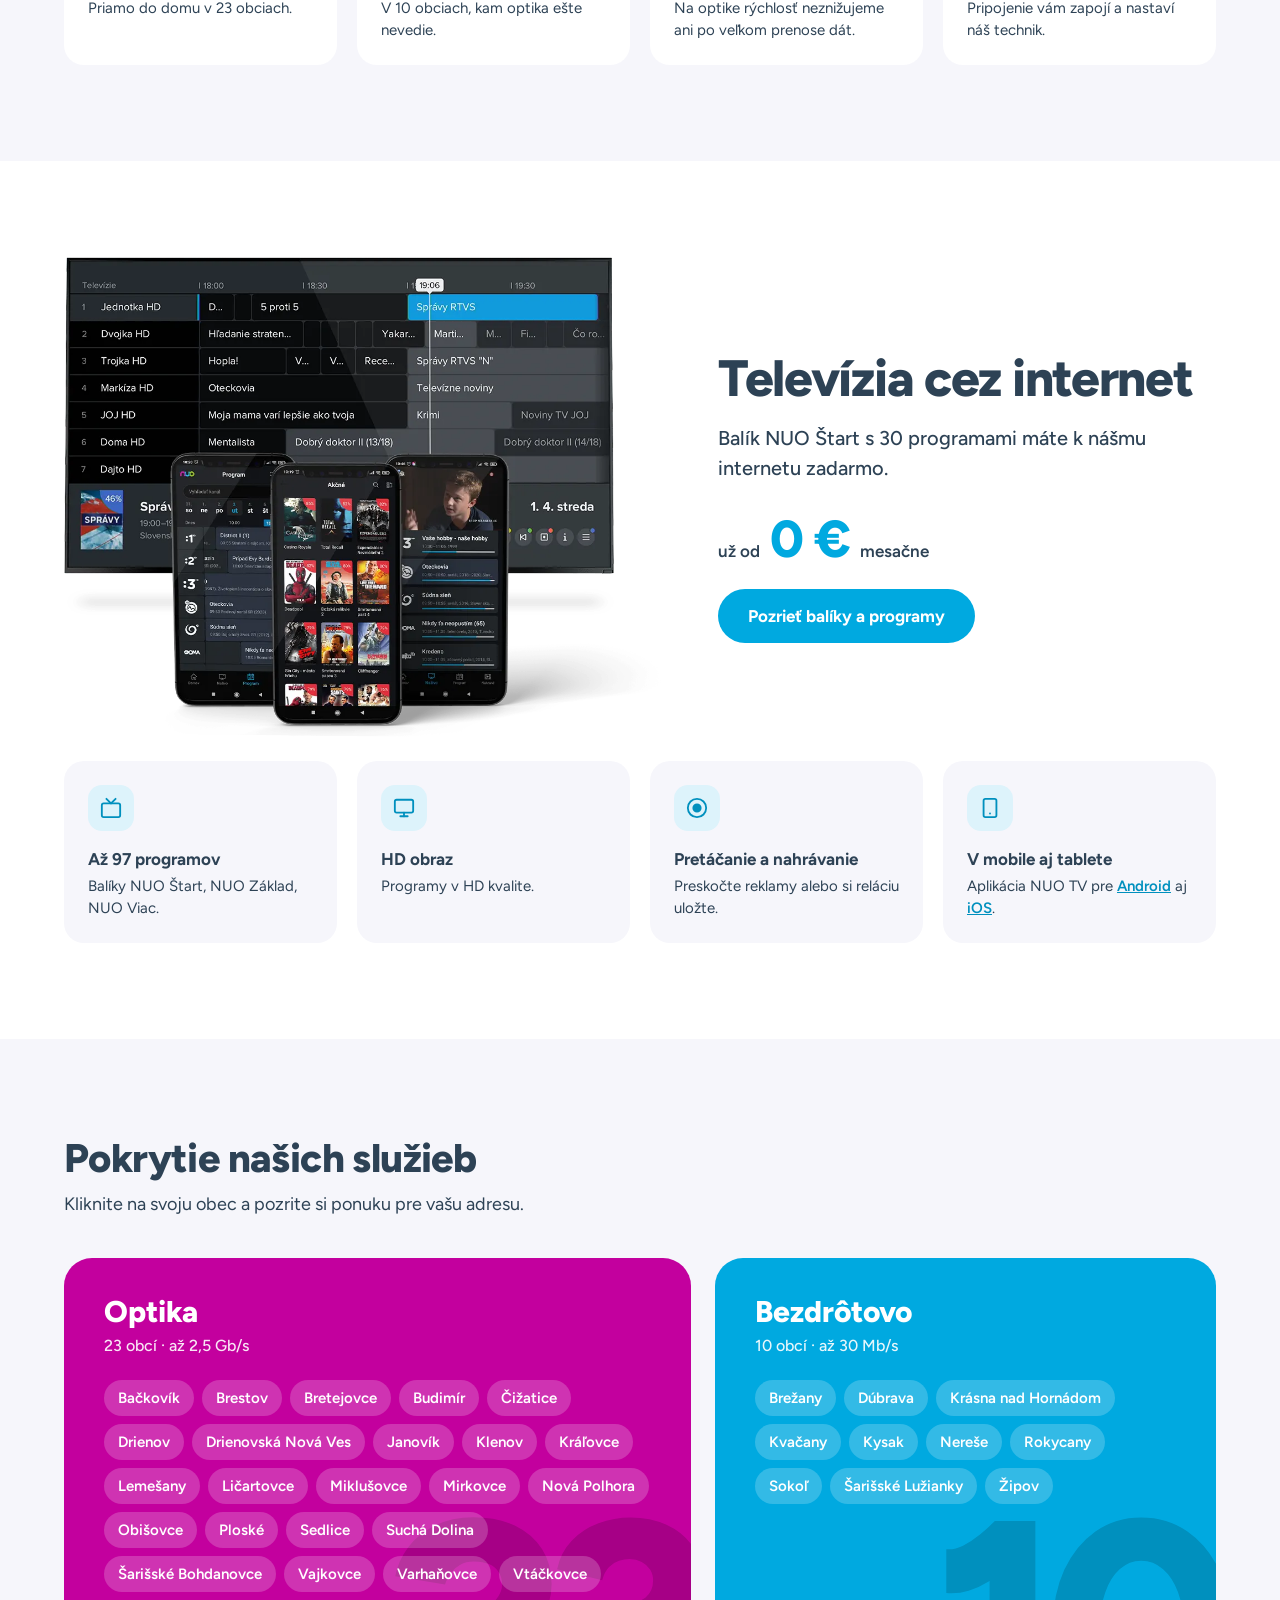
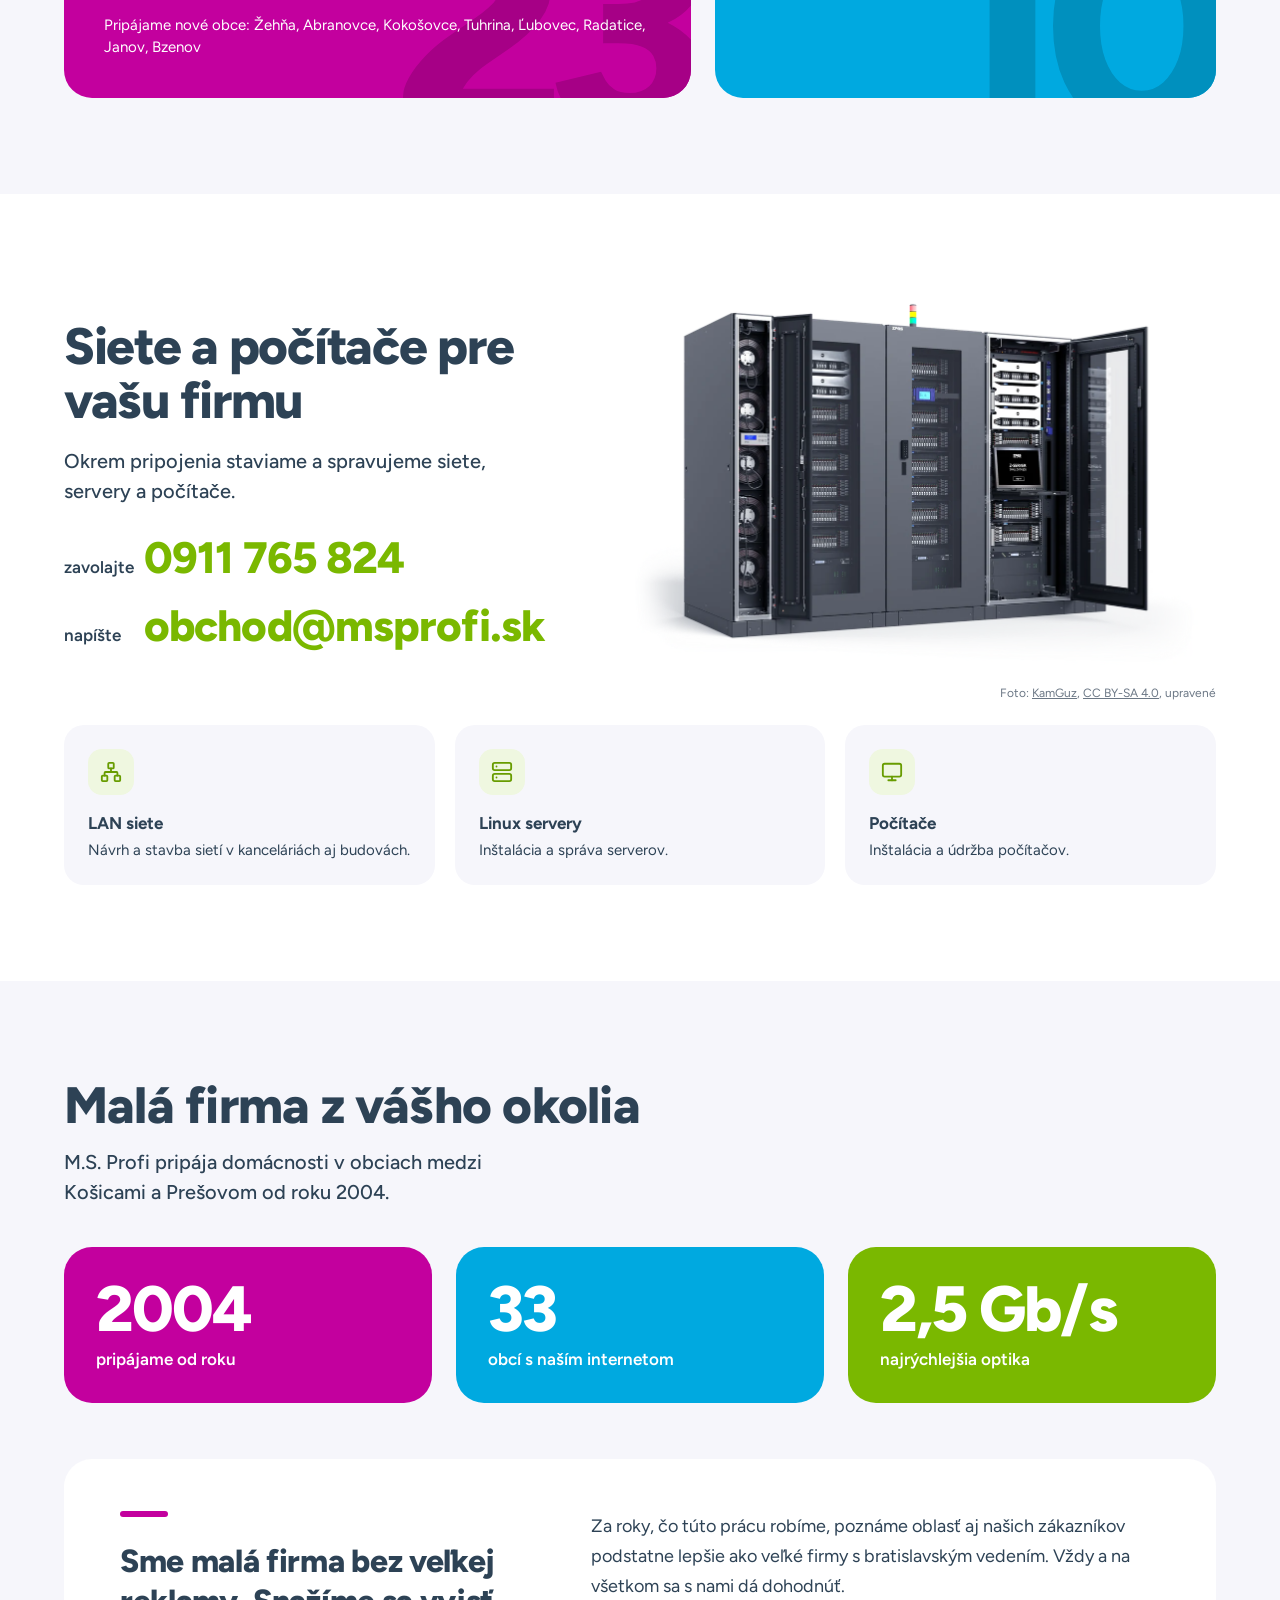
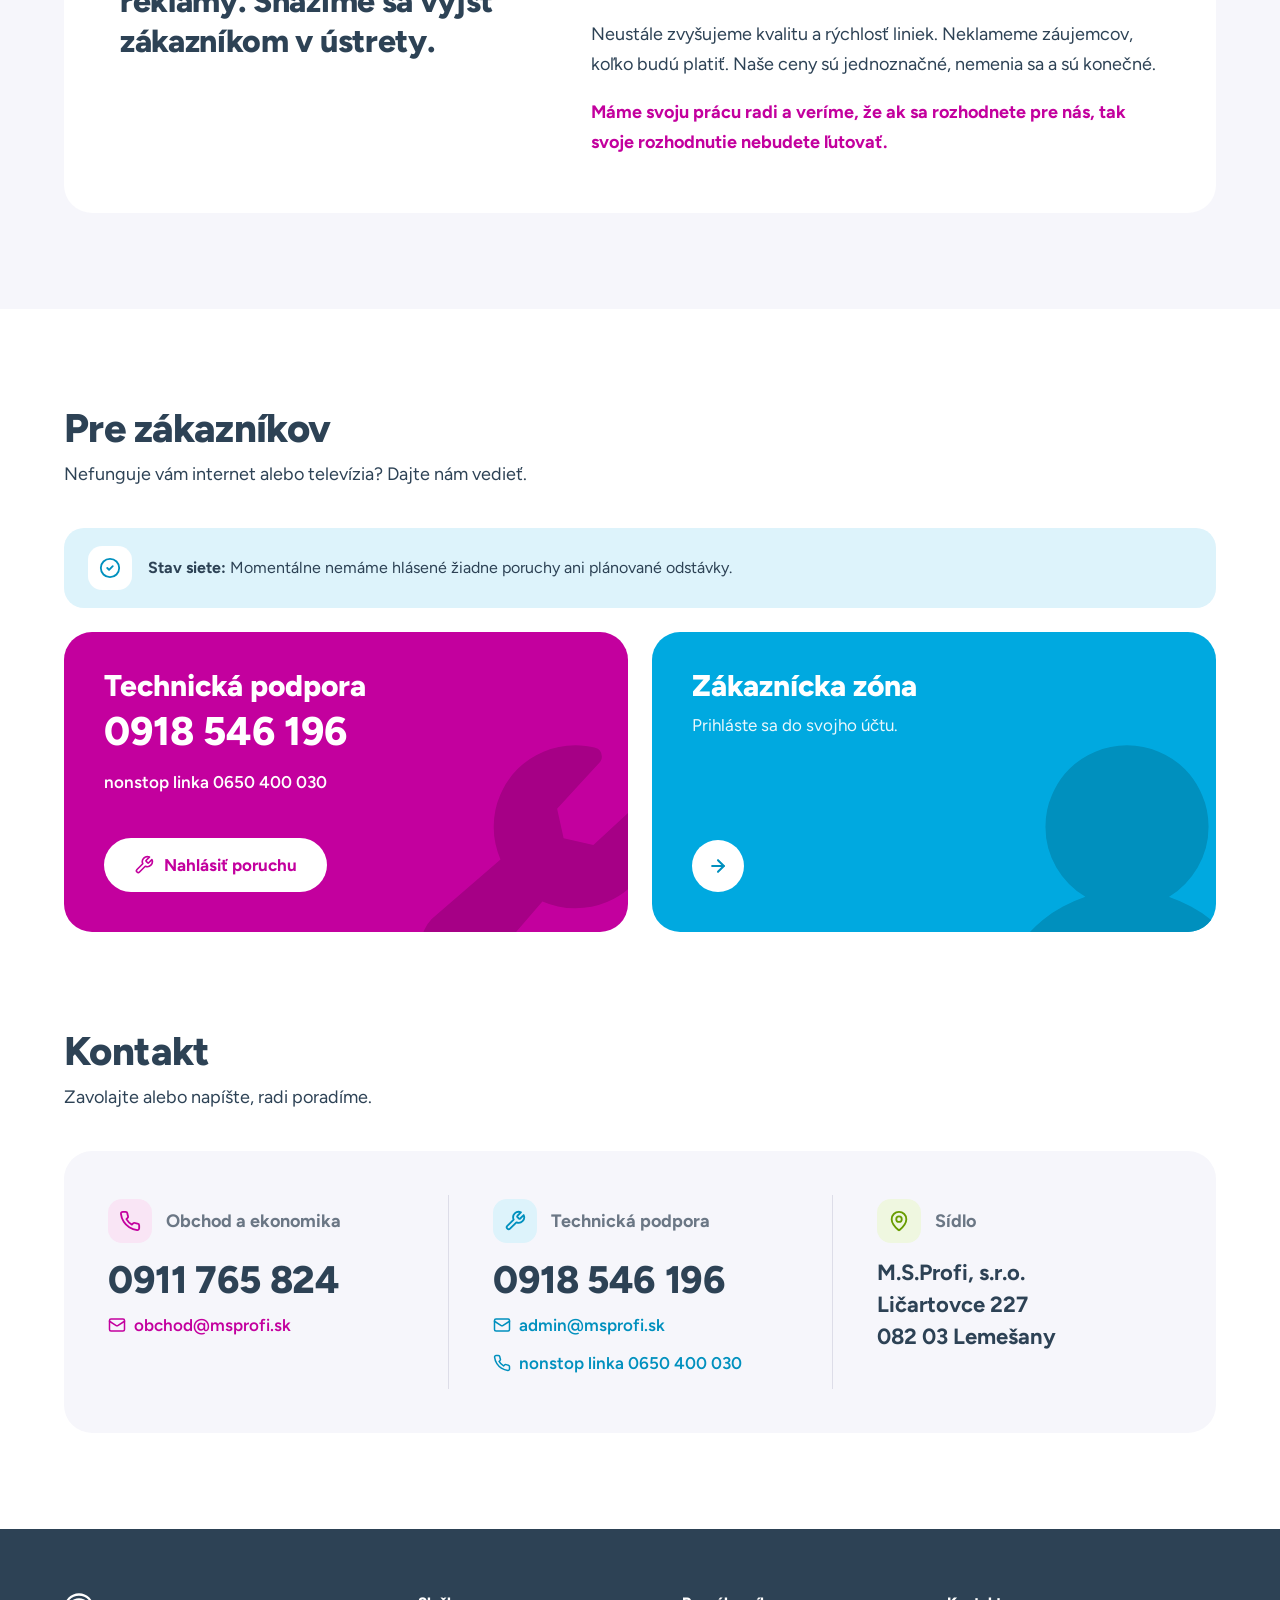
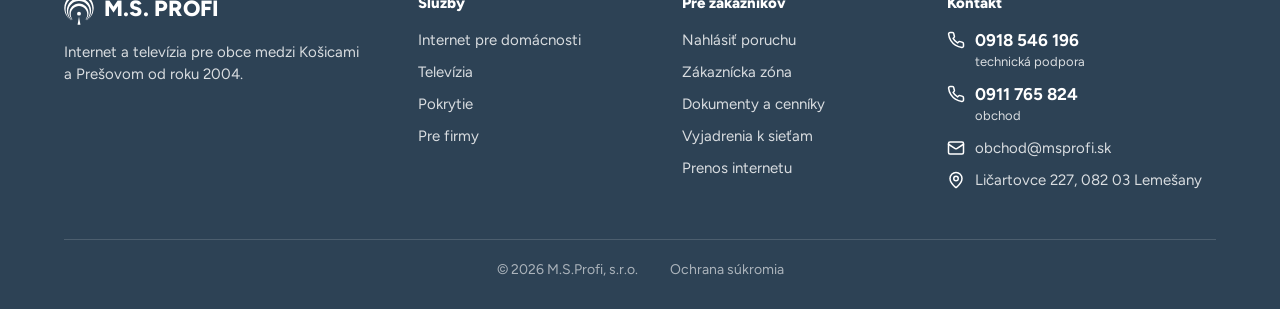
==== commit ff7ad586: "M.S. Profi: v Kontakte nadpis vedľa ikonky" ====
--- a/index.html
+++ b/index.html
@@ -18,7 +18,7 @@
     <link rel="icon" href="img/ms-profi-znak.svg" type="image/svg+xml">
     <link rel="apple-touch-icon" href="img/apple-touch-icon.png">
     <link rel="preload" href="fonts/figtree-latin.woff2" as="font" type="font/woff2" crossorigin>
-    <link rel="stylesheet" href="css/style.css?v=81b4a908">
+    <link rel="stylesheet" href="css/style.css?v=3bec2923">
 </head>
 <body>
     <div class="horny-riadok">
@@ -282,21 +282,27 @@
                 </div>
                 <div class="kontakty">
                     <div class="kontakt kontakt-ruzovy">
-                        <span class="kontakt-znak"><svg class="ikona" viewBox="0 0 24 24" aria-hidden="true"><path d="M22 16.92v3a2 2 0 0 1-2.18 2 19.79 19.79 0 0 1-8.63-3.07 19.5 19.5 0 0 1-6-6 19.79 19.79 0 0 1-3.07-8.67A2 2 0 0 1 4.11 2h3a2 2 0 0 1 2 1.72 12.84 12.84 0 0 0 .7 2.81 2 2 0 0 1-.45 2.11L8.09 9.91a16 16 0 0 0 6 6l1.27-1.27a2 2 0 0 1 2.11-.45 12.84 12.84 0 0 0 2.81.7A2 2 0 0 1 22 16.92z"/></svg></span>
-                        <h3>Obchod a ekonomika</h3>
+                        <div class="kontakt-hlava">
+                            <span class="kontakt-znak"><svg class="ikona" viewBox="0 0 24 24" aria-hidden="true"><path d="M22 16.92v3a2 2 0 0 1-2.18 2 19.79 19.79 0 0 1-8.63-3.07 19.5 19.5 0 0 1-6-6 19.79 19.79 0 0 1-3.07-8.67A2 2 0 0 1 4.11 2h3a2 2 0 0 1 2 1.72 12.84 12.84 0 0 0 .7 2.81 2 2 0 0 1-.45 2.11L8.09 9.91a16 16 0 0 0 6 6l1.27-1.27a2 2 0 0 1 2.11-.45 12.84 12.84 0 0 0 2.81.7A2 2 0 0 1 22 16.92z"/></svg></span>
+                            <h3>Obchod a ekonomika</h3>
+                        </div>
                         <a class="kontakt-telefon" href="tel:+421911765824">0911 765 824</a>
                         <a class="kontakt-mail" href="mailto:obchod@msprofi.sk"><svg class="ikona" viewBox="0 0 24 24" aria-hidden="true"><rect width="20" height="16" x="2" y="4" rx="2"/><path d="m22 7-8.97 5.7a1.94 1.94 0 0 1-2.06 0L2 7"/></svg>obchod@msprofi.sk</a>
                     </div>
                     <div class="kontakt kontakt-modry">
-                        <span class="kontakt-znak"><svg class="ikona" viewBox="0 0 24 24" aria-hidden="true"><path d="M14.7 6.3a1 1 0 0 0 0 1.4l1.6 1.6a1 1 0 0 0 1.4 0l3.77-3.77a6 6 0 0 1-7.94 7.94l-6.91 6.91a2.12 2.12 0 0 1-3-3l6.91-6.91a6 6 0 0 1 7.94-7.94l-3.76 3.76z"/></svg></span>
-                        <h3>Technická podpora</h3>
+                        <div class="kontakt-hlava">
+                            <span class="kontakt-znak"><svg class="ikona" viewBox="0 0 24 24" aria-hidden="true"><path d="M14.7 6.3a1 1 0 0 0 0 1.4l1.6 1.6a1 1 0 0 0 1.4 0l3.77-3.77a6 6 0 0 1-7.94 7.94l-6.91 6.91a2.12 2.12 0 0 1-3-3l6.91-6.91a6 6 0 0 1 7.94-7.94l-3.76 3.76z"/></svg></span>
+                            <h3>Technická podpora</h3>
+                        </div>
                         <a class="kontakt-telefon" href="tel:+421918546196">0918 546 196</a>
                         <a class="kontakt-mail" href="mailto:admin@msprofi.sk"><svg class="ikona" viewBox="0 0 24 24" aria-hidden="true"><rect width="20" height="16" x="2" y="4" rx="2"/><path d="m22 7-8.97 5.7a1.94 1.94 0 0 1-2.06 0L2 7"/></svg>admin@msprofi.sk</a>
                         <a class="kontakt-mail kontakt-nonstop" href="tel:+421650400030"><svg class="ikona" viewBox="0 0 24 24" aria-hidden="true"><path d="M22 16.92v3a2 2 0 0 1-2.18 2 19.79 19.79 0 0 1-8.63-3.07 19.5 19.5 0 0 1-6-6 19.79 19.79 0 0 1-3.07-8.67A2 2 0 0 1 4.11 2h3a2 2 0 0 1 2 1.72 12.84 12.84 0 0 0 .7 2.81 2 2 0 0 1-.45 2.11L8.09 9.91a16 16 0 0 0 6 6l1.27-1.27a2 2 0 0 1 2.11-.45 12.84 12.84 0 0 0 2.81.7A2 2 0 0 1 22 16.92z"/></svg>nonstop linka 0650&nbsp;400&nbsp;030</a>
                     </div>
                     <div class="kontakt kontakt-sidlo">
-                        <span class="kontakt-znak"><svg class="ikona" viewBox="0 0 24 24" aria-hidden="true"><path d="M20 10c0 4.993-5.539 10.193-7.399 11.799a1 1 0 0 1-1.202 0C9.539 20.193 4 14.993 4 10a8 8 0 0 1 16 0"/><circle cx="12" cy="10" r="3"/></svg></span>
-                        <h3>Sídlo</h3>
+                        <div class="kontakt-hlava">
+                            <span class="kontakt-znak"><svg class="ikona" viewBox="0 0 24 24" aria-hidden="true"><path d="M20 10c0 4.993-5.539 10.193-7.399 11.799a1 1 0 0 1-1.202 0C9.539 20.193 4 14.993 4 10a8 8 0 0 1 16 0"/><circle cx="12" cy="10" r="3"/></svg></span>
+                            <h3>Sídlo</h3>
+                        </div>
                         <p class="kontakt-adresa">M.S.Profi, s.r.o.<br>Ličartovce 227<br>082 03 Lemešany</p>
                     </div>
                 </div>
--- a/css/style.css
+++ b/css/style.css
@@ -862,17 +862,24 @@
 
 .kontakt + .kontakt { border-left: 1px solid #DDDDE8; }
 
+.kontakt-hlava {
+    display: flex;
+    align-items: center;
+    gap: 14px;
+    margin-bottom: 14px;
+}
+
 .kontakt-znak {
     display: flex;
+    flex: none;
     align-items: center;
     justify-content: center;
-    width: 52px;
-    height: 52px;
-    margin-bottom: 20px;
-    border-radius: 16px;
-}
-
-.kontakt-znak .ikona { width: 24px; height: 24px; }
+    width: 44px;
+    height: 44px;
+    border-radius: 14px;
+}
+
+.kontakt-znak .ikona { width: 22px; height: 22px; }
 .kontakt-ruzovy .kontakt-znak { background: var(--tint-ruzova); color: var(--cyan); }
 .kontakt-modry .kontakt-znak { background: var(--tint-modra); color: #0090BE; }
 .kontakt-sidlo .kontakt-znak { background: var(--tint-zelena); color: #689C00; }
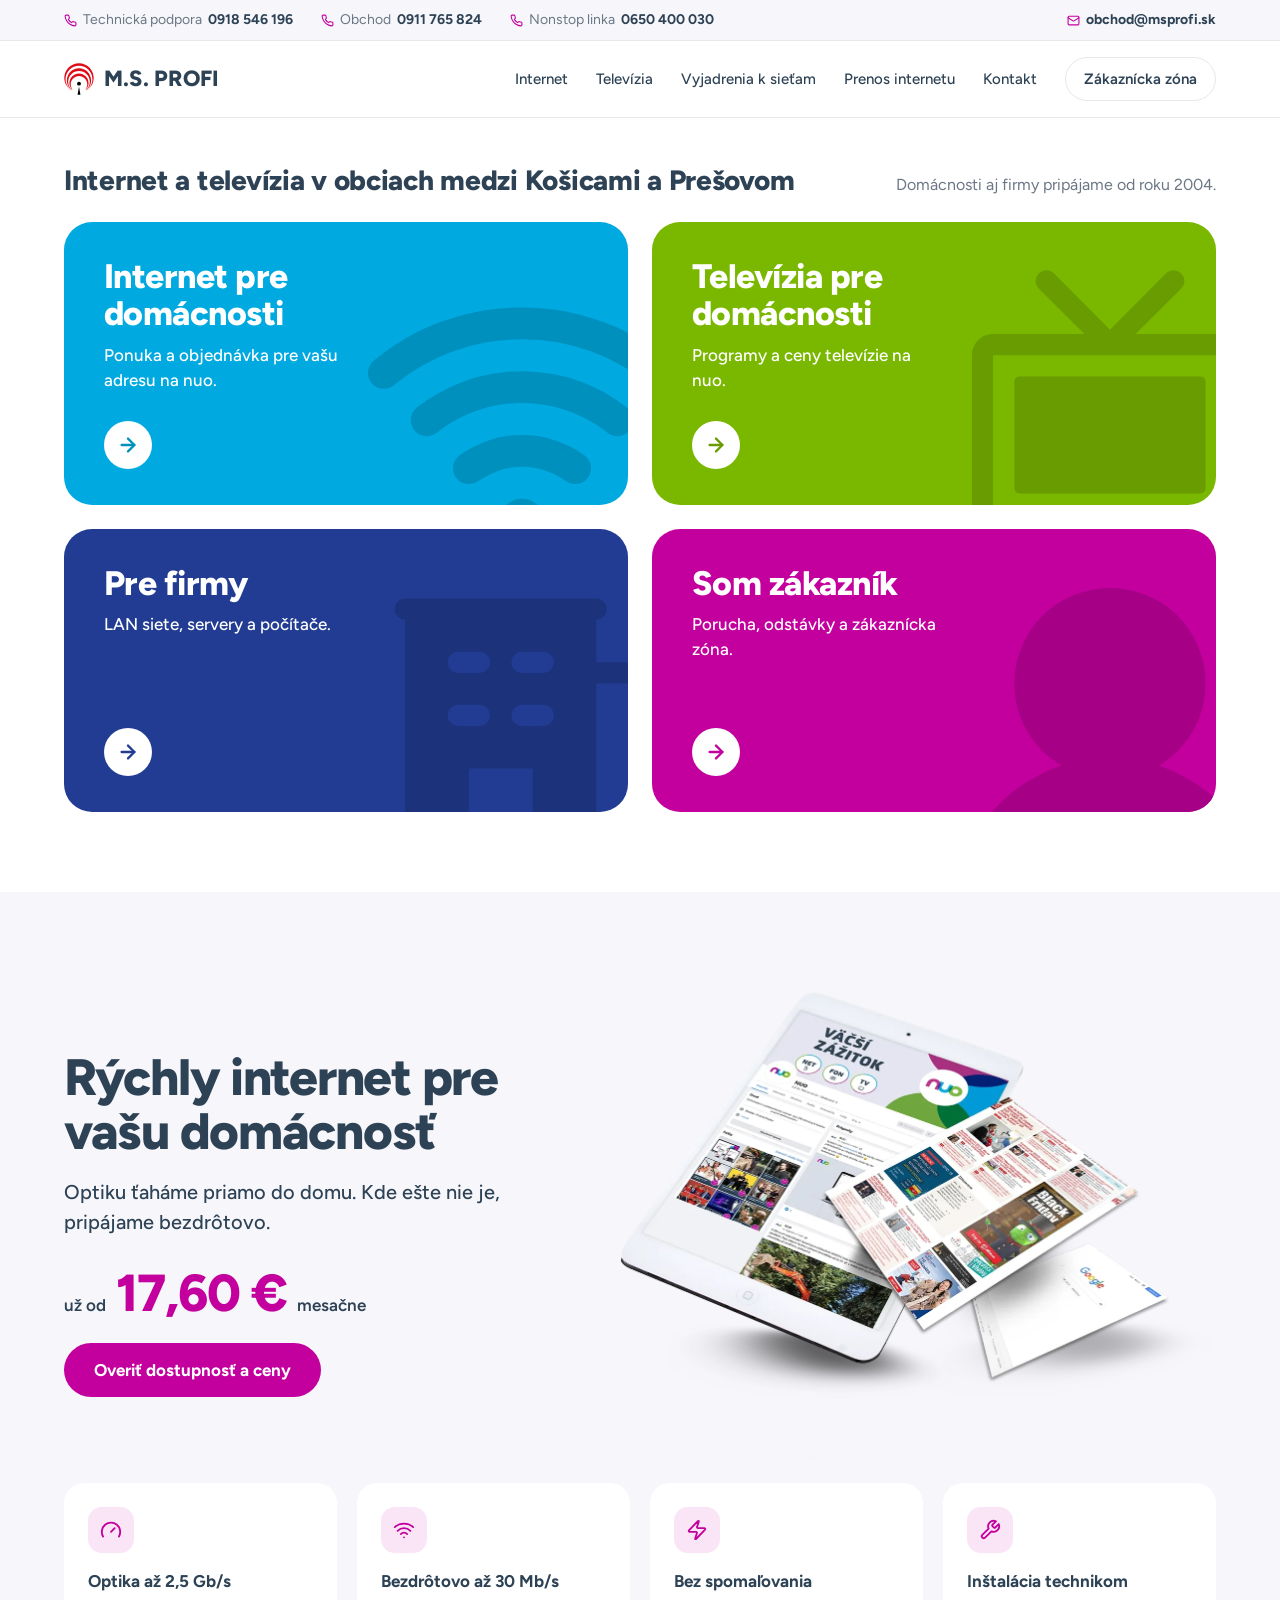
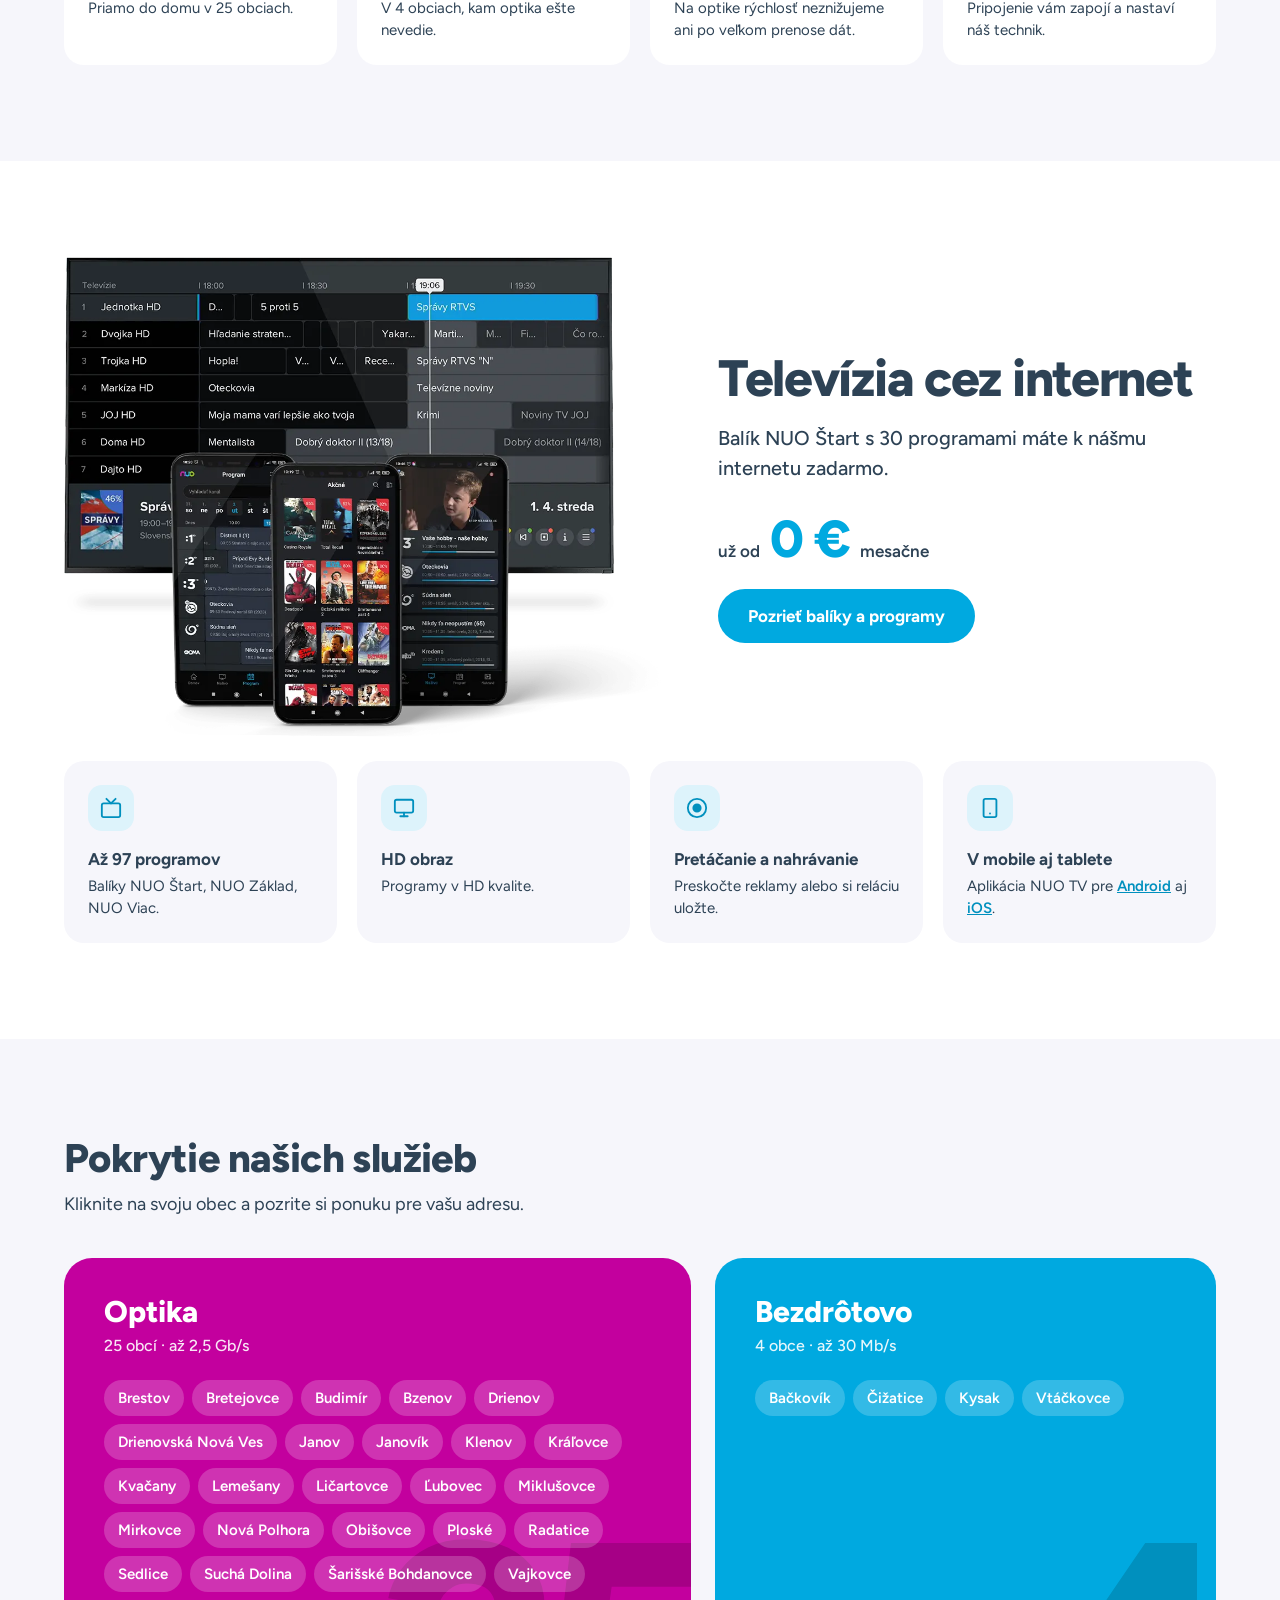
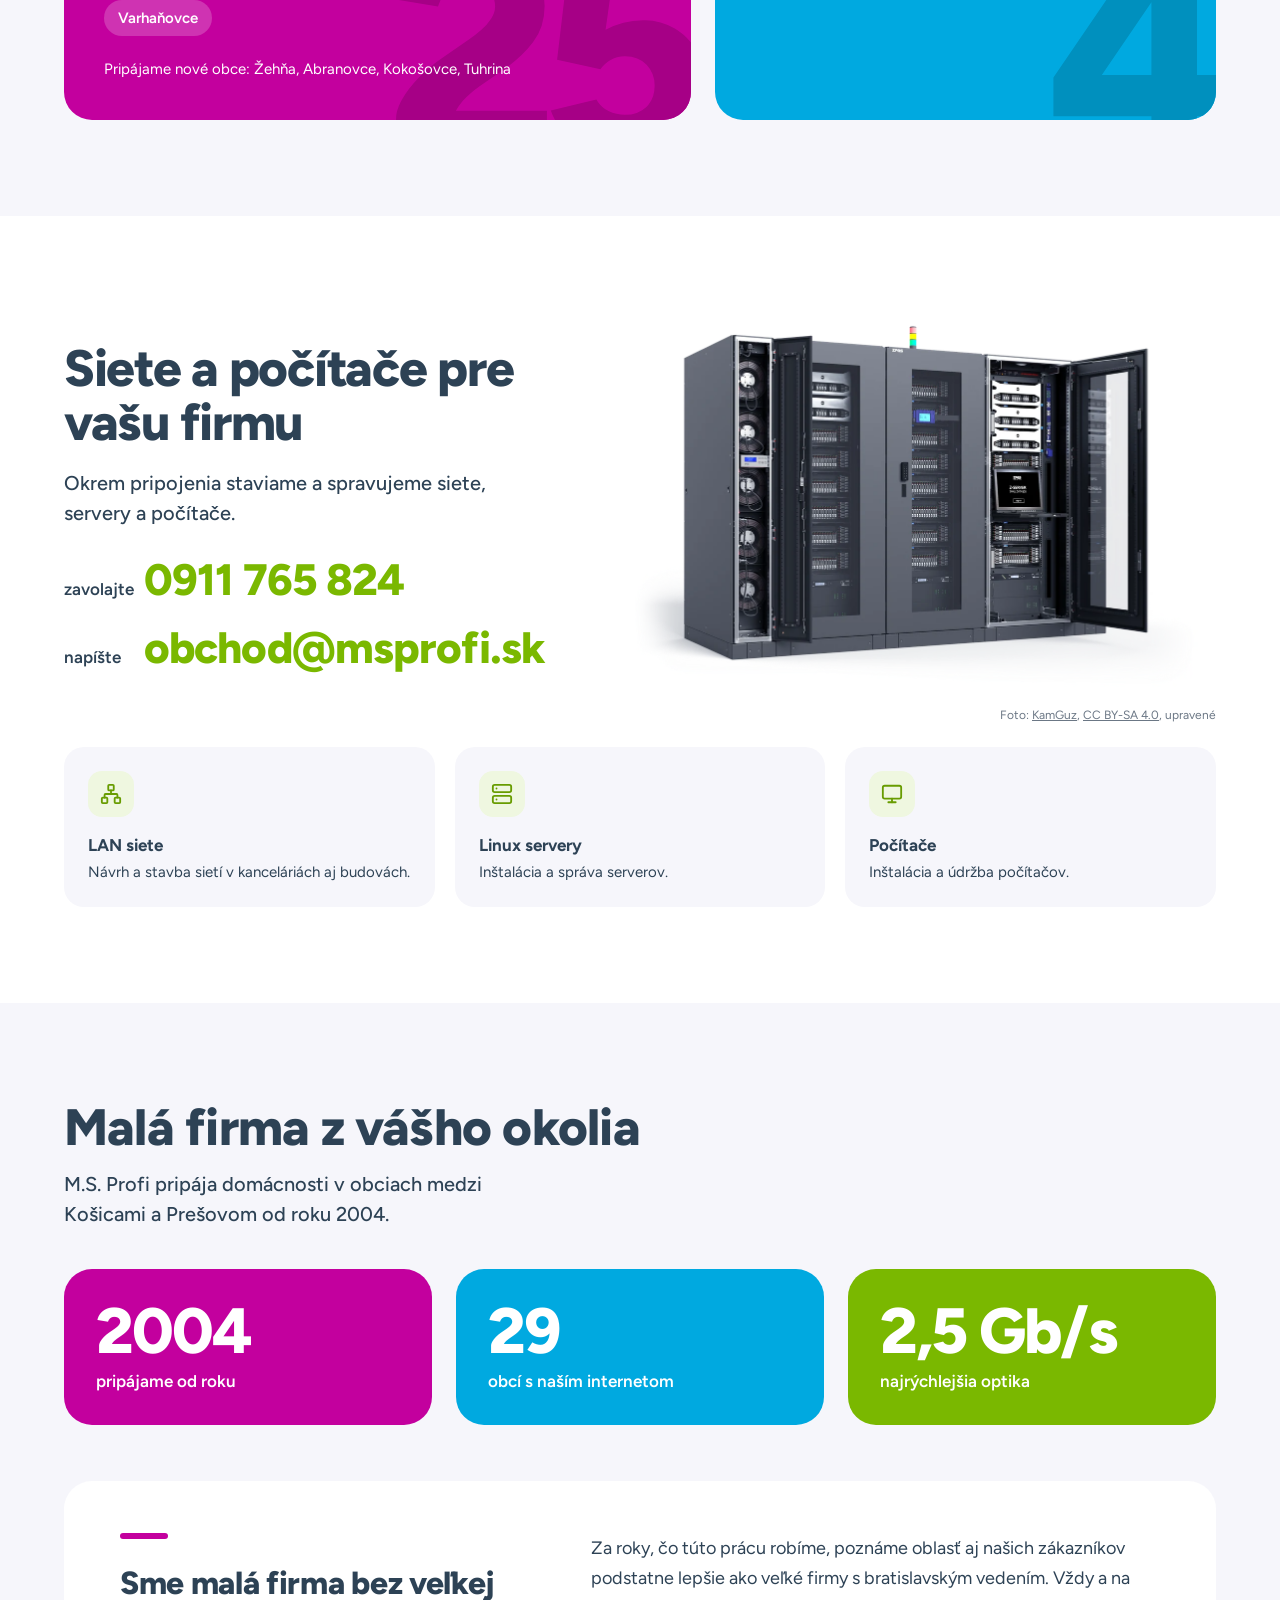
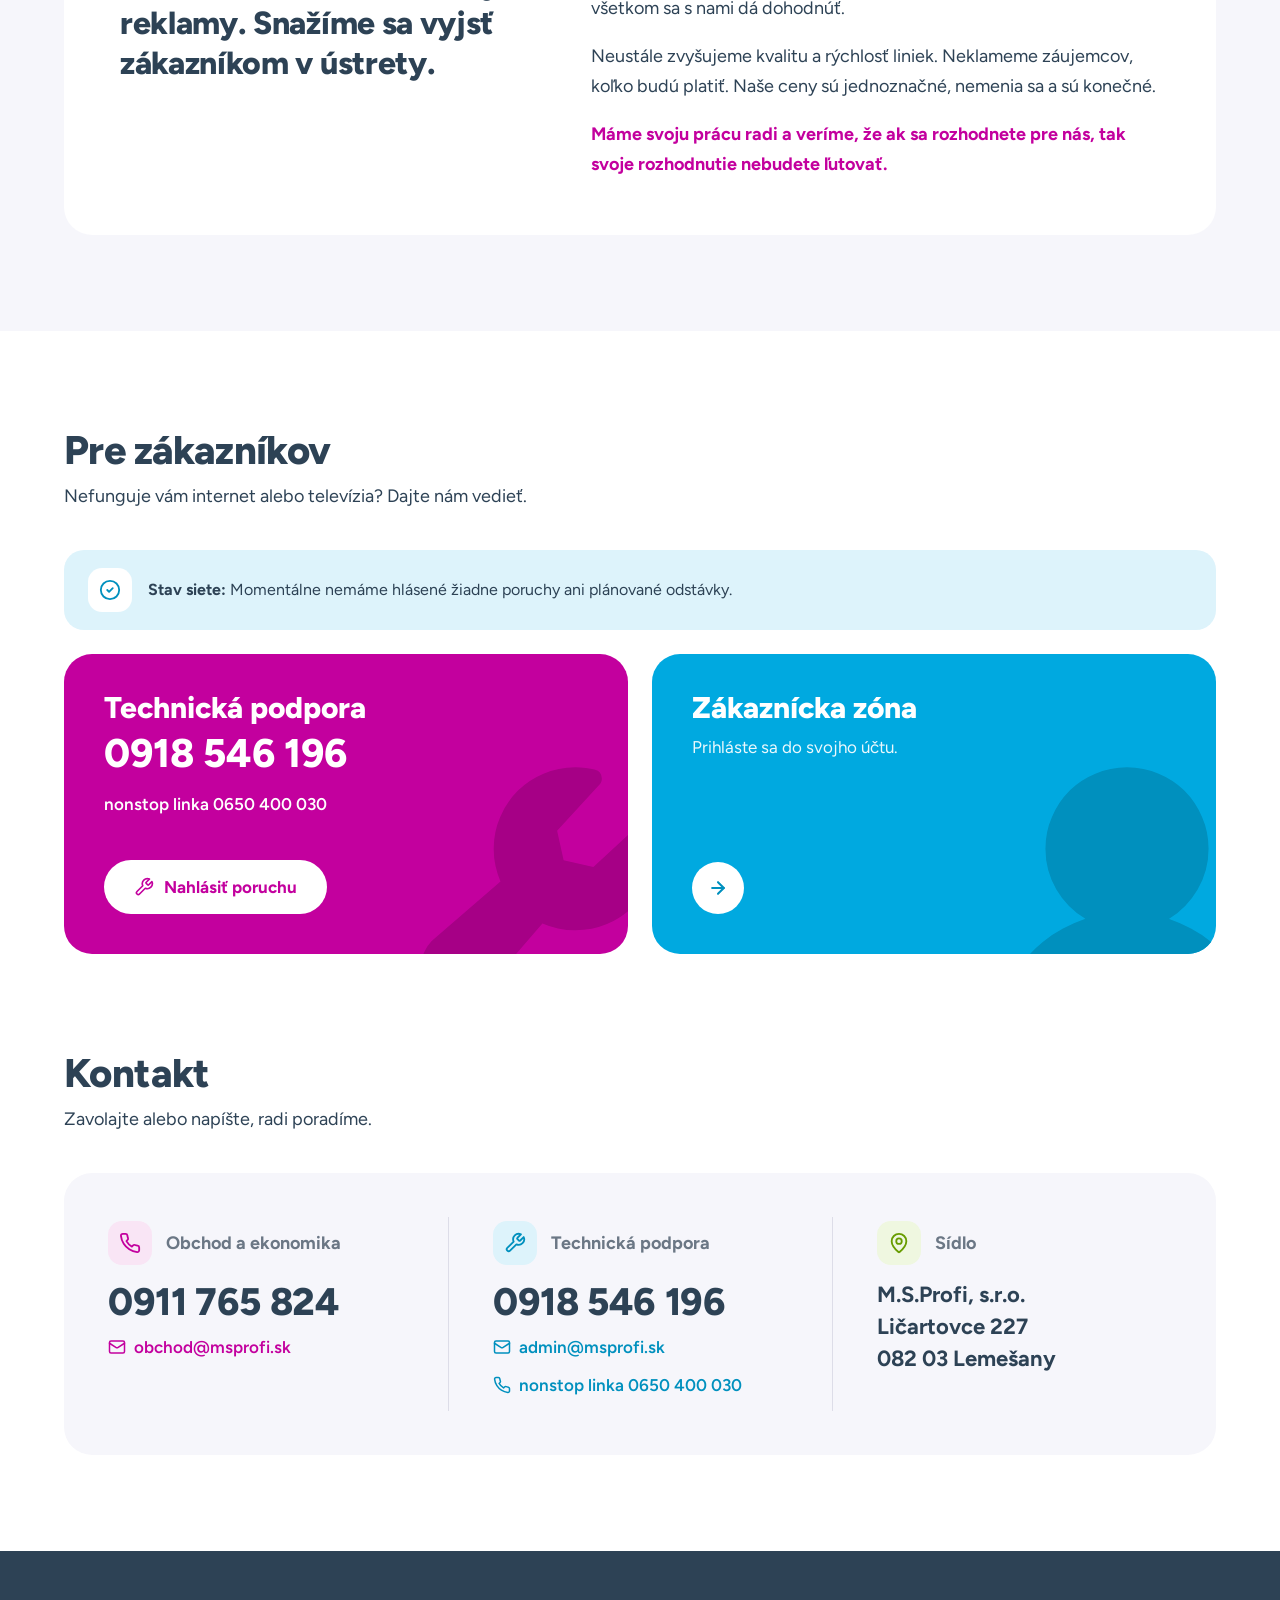
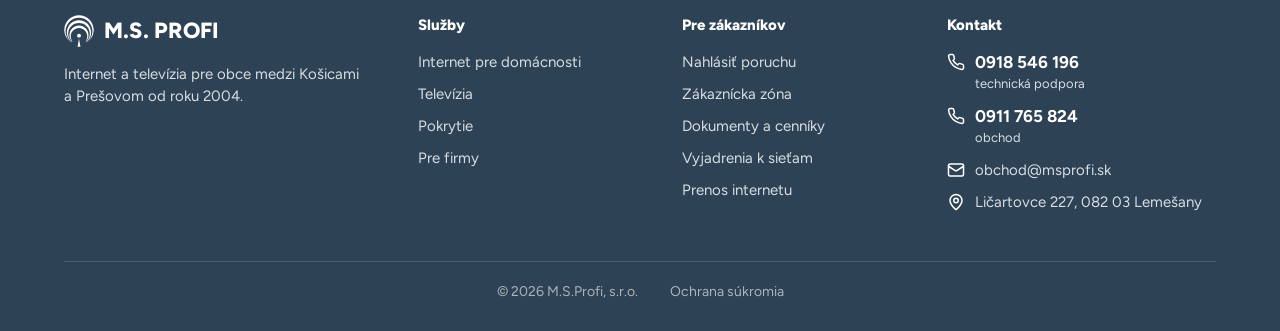
==== commit 5bf3bdde: "M.S. Profi: obce podľa M.S. Profi" ====
--- a/index.html
+++ b/index.html
@@ -101,8 +101,8 @@
                     <img src="img/internet-zariadenia.webp" alt="Internet v počítači, tablete aj mobile" width="1200" height="947" loading="lazy">
                 </div>
                 <ul class="vyhody">
-                    <li><span class="vyhoda-ikona"><svg class="ikona" viewBox="0 0 24 24" aria-hidden="true"><path d="m12 14 4-4"/><path d="M3.34 19a10 10 0 1 1 17.32 0"/></svg></span><strong>Optika až 2,5 Gb/s</strong>Priamo do domu v 23 obciach.</li>
-                    <li><span class="vyhoda-ikona"><svg class="ikona" viewBox="0 0 24 24" aria-hidden="true"><path d="M12 20h.01"/><path d="M2 8.82a15 15 0 0 1 20 0"/><path d="M5 12.859a10 10 0 0 1 14 0"/><path d="M8.5 16.429a5 5 0 0 1 7 0"/></svg></span><strong>Bezdrôtovo až 30 Mb/s</strong>V 10 obciach, kam optika ešte nevedie.</li>
+                    <li><span class="vyhoda-ikona"><svg class="ikona" viewBox="0 0 24 24" aria-hidden="true"><path d="m12 14 4-4"/><path d="M3.34 19a10 10 0 1 1 17.32 0"/></svg></span><strong>Optika až 2,5 Gb/s</strong>Priamo do domu v 25 obciach.</li>
+                    <li><span class="vyhoda-ikona"><svg class="ikona" viewBox="0 0 24 24" aria-hidden="true"><path d="M12 20h.01"/><path d="M2 8.82a15 15 0 0 1 20 0"/><path d="M5 12.859a10 10 0 0 1 14 0"/><path d="M8.5 16.429a5 5 0 0 1 7 0"/></svg></span><strong>Bezdrôtovo až 30 Mb/s</strong>V 4 obciach, kam optika ešte nevedie.</li>
                     <li><span class="vyhoda-ikona"><svg class="ikona" viewBox="0 0 24 24" aria-hidden="true"><path d="M4 14a1 1 0 0 1-.78-1.63l9.9-10.2a.5.5 0 0 1 .86.46l-1.92 6.02A1 1 0 0 0 13 10h7a1 1 0 0 1 .78 1.63l-9.9 10.2a.5.5 0 0 1-.86-.46l1.92-6.02A1 1 0 0 0 11 14z"/></svg></span><strong>Bez spomaľovania</strong>Na optike rýchlosť neznižujeme ani po veľkom prenose dát.</li>
                     <li><span class="vyhoda-ikona"><svg class="ikona" viewBox="0 0 24 24" aria-hidden="true"><path d="M14.7 6.3a1 1 0 0 0 0 1.4l1.6 1.6a1 1 0 0 0 1.4 0l3.77-3.77a6 6 0 0 1-7.94 7.94l-6.91 6.91a2.12 2.12 0 0 1-3-3l6.91-6.91a6 6 0 0 1 7.94-7.94l-3.76 3.76z"/></svg></span><strong>Inštalácia technikom</strong>Pripojenie vám zapojí a nastaví náš technik.</li>
                 </ul>
@@ -137,51 +137,47 @@
                 </div>
                 <div class="pokrytie-karty">
                                                             <div class="pokrytie-karta pokrytie-optika">
-                        <span class="pokrytie-cislo" aria-hidden="true">23</span>
+                        <span class="pokrytie-cislo" aria-hidden="true">25</span>
                         <h3>Optika</h3>
-                        <p class="pocet">23 obcí · až 2,5 Gb/s</p>
+                        <p class="pocet">25 obcí · až 2,5 Gb/s</p>
                         <ul class="obce">
-                                                        <li><a href="https://www.nuo.sk/msprofi#filter">Bačkovík</a></li>
                                                         <li><a href="https://www.nuo.sk/msprofi#filter">Brestov</a></li>
                                                         <li><a href="https://www.nuo.sk/msprofi#filter">Bretejovce</a></li>
                                                         <li><a href="https://www.nuo.sk/msprofi#filter">Budimír</a></li>
-                                                        <li><a href="https://www.nuo.sk/msprofi#filter">Čižatice</a></li>
+                                                        <li><a href="https://www.nuo.sk/msprofi#filter">Bzenov</a></li>
                                                         <li><a href="https://www.nuo.sk/msprofi#filter">Drienov</a></li>
                                                         <li><a href="https://www.nuo.sk/msprofi#filter">Drienovská Nová Ves</a></li>
+                                                        <li><a href="https://www.nuo.sk/msprofi#filter">Janov</a></li>
                                                         <li><a href="https://www.nuo.sk/msprofi#filter">Janovík</a></li>
                                                         <li><a href="https://www.nuo.sk/msprofi#filter">Klenov</a></li>
                                                         <li><a href="https://www.nuo.sk/msprofi#filter">Kráľovce</a></li>
+                                                        <li><a href="https://www.nuo.sk/msprofi#filter">Kvačany</a></li>
                                                         <li><a href="https://www.nuo.sk/msprofi#filter">Lemešany</a></li>
                                                         <li><a href="https://www.nuo.sk/msprofi#filter">Ličartovce</a></li>
+                                                        <li><a href="https://www.nuo.sk/msprofi#filter">Ľubovec</a></li>
                                                         <li><a href="https://www.nuo.sk/msprofi#filter">Miklušovce</a></li>
                                                         <li><a href="https://www.nuo.sk/msprofi#filter">Mirkovce</a></li>
                                                         <li><a href="https://www.nuo.sk/msprofi#filter">Nová Polhora</a></li>
                                                         <li><a href="https://www.nuo.sk/msprofi#filter">Obišovce</a></li>
                                                         <li><a href="https://www.nuo.sk/msprofi#filter">Ploské</a></li>
+                                                        <li><a href="https://www.nuo.sk/msprofi#filter">Radatice</a></li>
                                                         <li><a href="https://www.nuo.sk/msprofi#filter">Sedlice</a></li>
                                                         <li><a href="https://www.nuo.sk/msprofi#filter">Suchá Dolina</a></li>
                                                         <li><a href="https://www.nuo.sk/msprofi#filter">Šarišské Bohdanovce</a></li>
                                                         <li><a href="https://www.nuo.sk/msprofi#filter">Vajkovce</a></li>
                                                         <li><a href="https://www.nuo.sk/msprofi#filter">Varhaňovce</a></li>
-                                                        <li><a href="https://www.nuo.sk/msprofi#filter">Vtáčkovce</a></li>
                                                     </ul>
-                                                <p class="pripravujeme">Pripájame nové obce: Žehňa, Abranovce, Kokošovce, Tuhrina, Ľubovec, Radatice, Janov, Bzenov</p>
+                                                <p class="pripravujeme">Pripájame nové obce: Žehňa, Abranovce, Kokošovce, Tuhrina</p>
                                             </div>
                                                             <div class="pokrytie-karta pokrytie-bezdrot">
-                        <span class="pokrytie-cislo" aria-hidden="true">10</span>
+                        <span class="pokrytie-cislo" aria-hidden="true">4</span>
                         <h3>Bezdrôtovo</h3>
-                        <p class="pocet">10 obcí · až 30 Mb/s</p>
+                        <p class="pocet">4 obce · až 30 Mb/s</p>
                         <ul class="obce">
-                                                        <li><a href="https://www.nuo.sk/msprofi#filter">Brežany</a></li>
-                                                        <li><a href="https://www.nuo.sk/msprofi#filter">Dúbrava</a></li>
-                                                        <li><a href="https://www.nuo.sk/msprofi#filter">Krásna nad Hornádom</a></li>
-                                                        <li><a href="https://www.nuo.sk/msprofi#filter">Kvačany</a></li>
+                                                        <li><a href="https://www.nuo.sk/msprofi#filter">Bačkovík</a></li>
+                                                        <li><a href="https://www.nuo.sk/msprofi#filter">Čižatice</a></li>
                                                         <li><a href="https://www.nuo.sk/msprofi#filter">Kysak</a></li>
-                                                        <li><a href="https://www.nuo.sk/msprofi#filter">Nereše</a></li>
-                                                        <li><a href="https://www.nuo.sk/msprofi#filter">Rokycany</a></li>
-                                                        <li><a href="https://www.nuo.sk/msprofi#filter">Sokoľ</a></li>
-                                                        <li><a href="https://www.nuo.sk/msprofi#filter">Šarišské Lužianky</a></li>
-                                                        <li><a href="https://www.nuo.sk/msprofi#filter">Žipov</a></li>
+                                                        <li><a href="https://www.nuo.sk/msprofi#filter">Vtáčkovce</a></li>
                                                     </ul>
                                             </div>
                                     </div>
@@ -216,7 +212,7 @@
                 </div>
                 <div class="o-nas-cisla">
                     <p class="o-nas-cislo"><strong>2004</strong>pripájame od roku</p>
-                    <p class="o-nas-cislo"><strong>33</strong>obcí s naším internetom</p>
+                    <p class="o-nas-cislo"><strong>29</strong>obcí s naším internetom</p>
                     <p class="o-nas-cislo"><strong>2,5 Gb/s</strong>najrýchlejšia optika</p>
                 </div>
                 <div class="o-nas-text">
